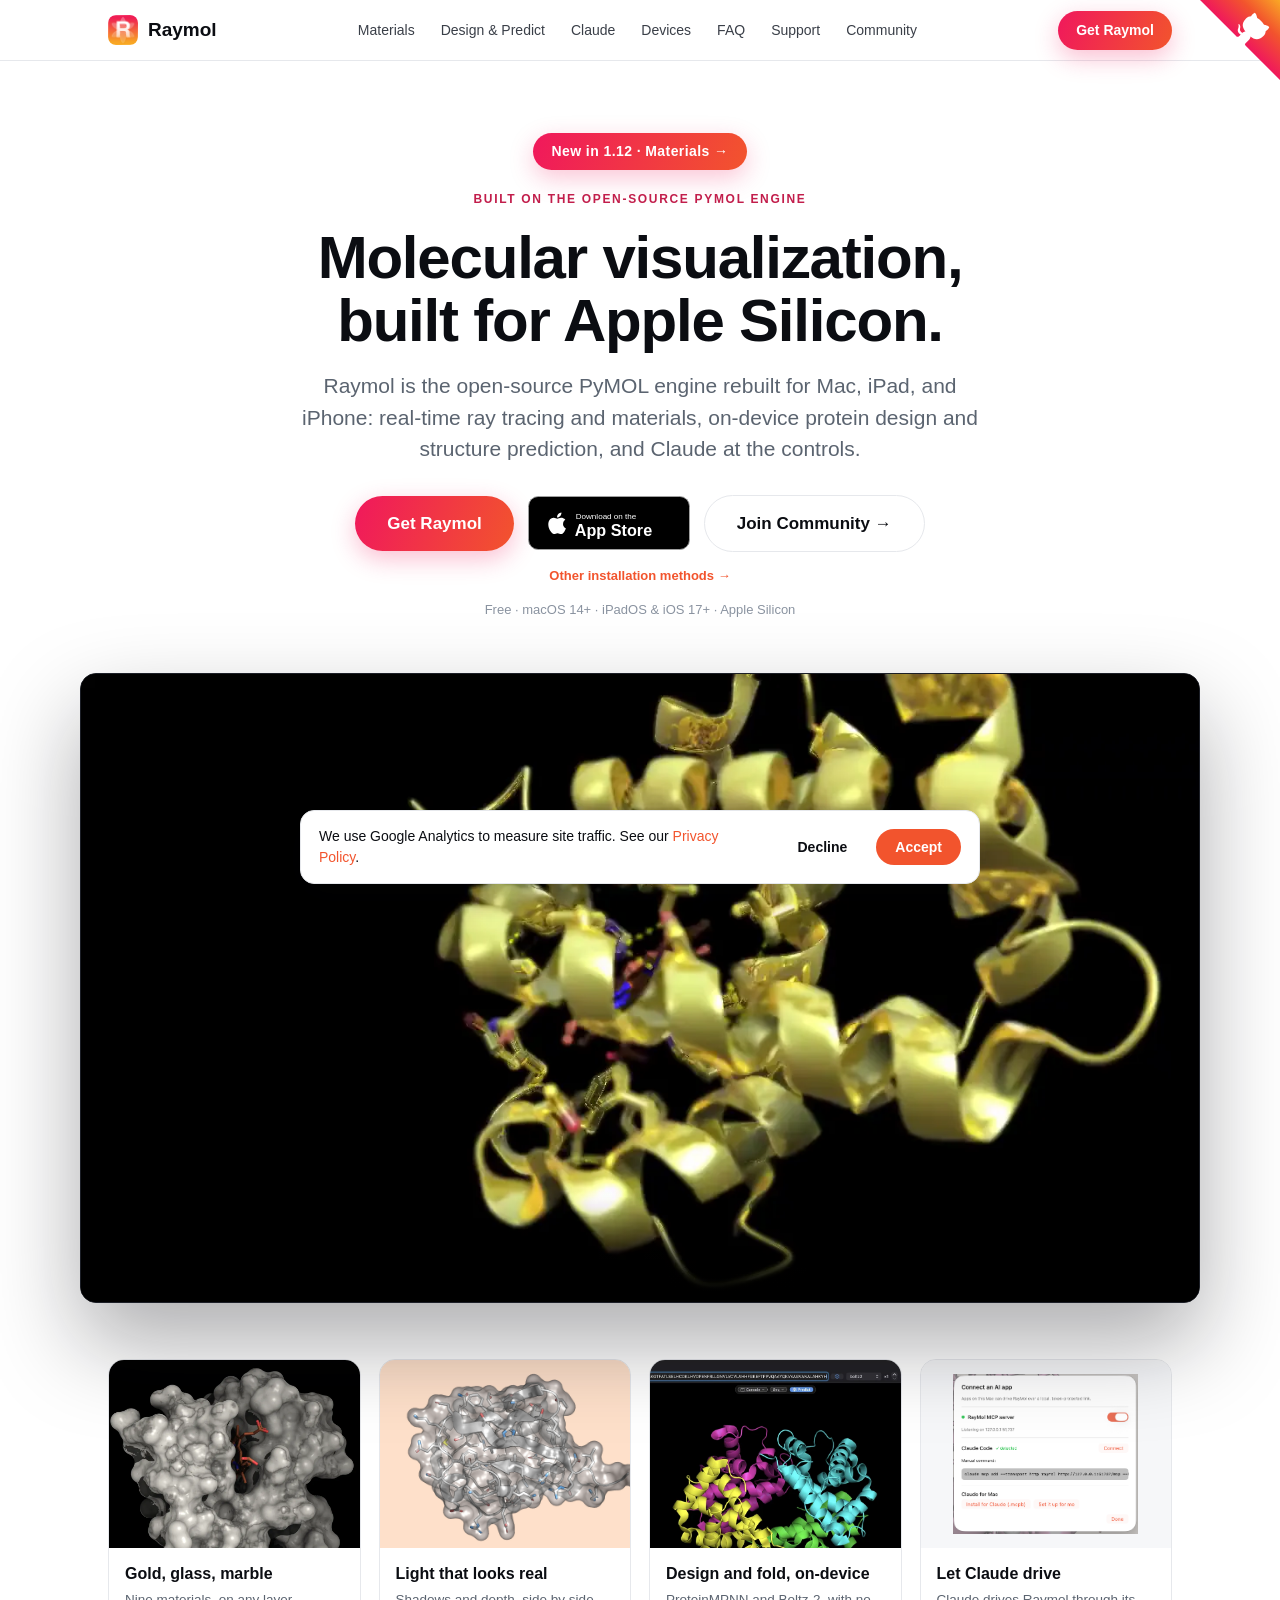
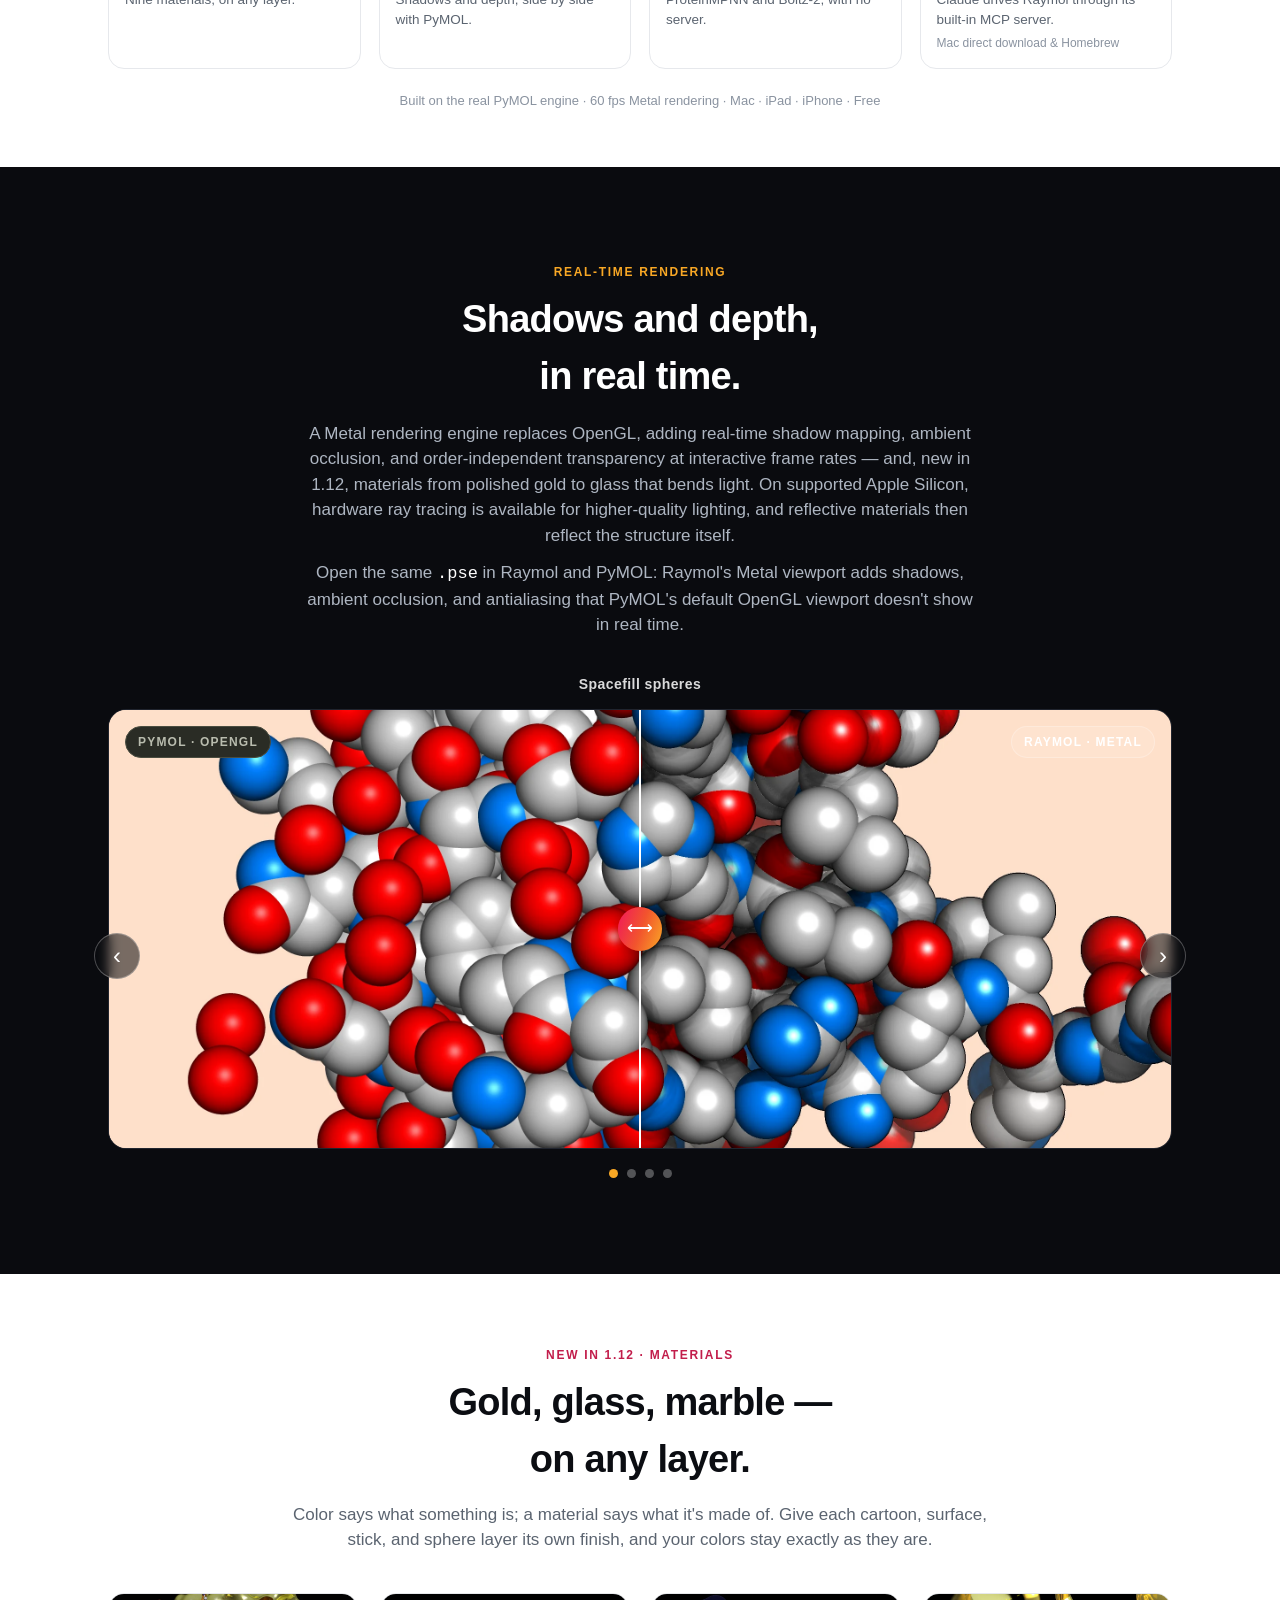
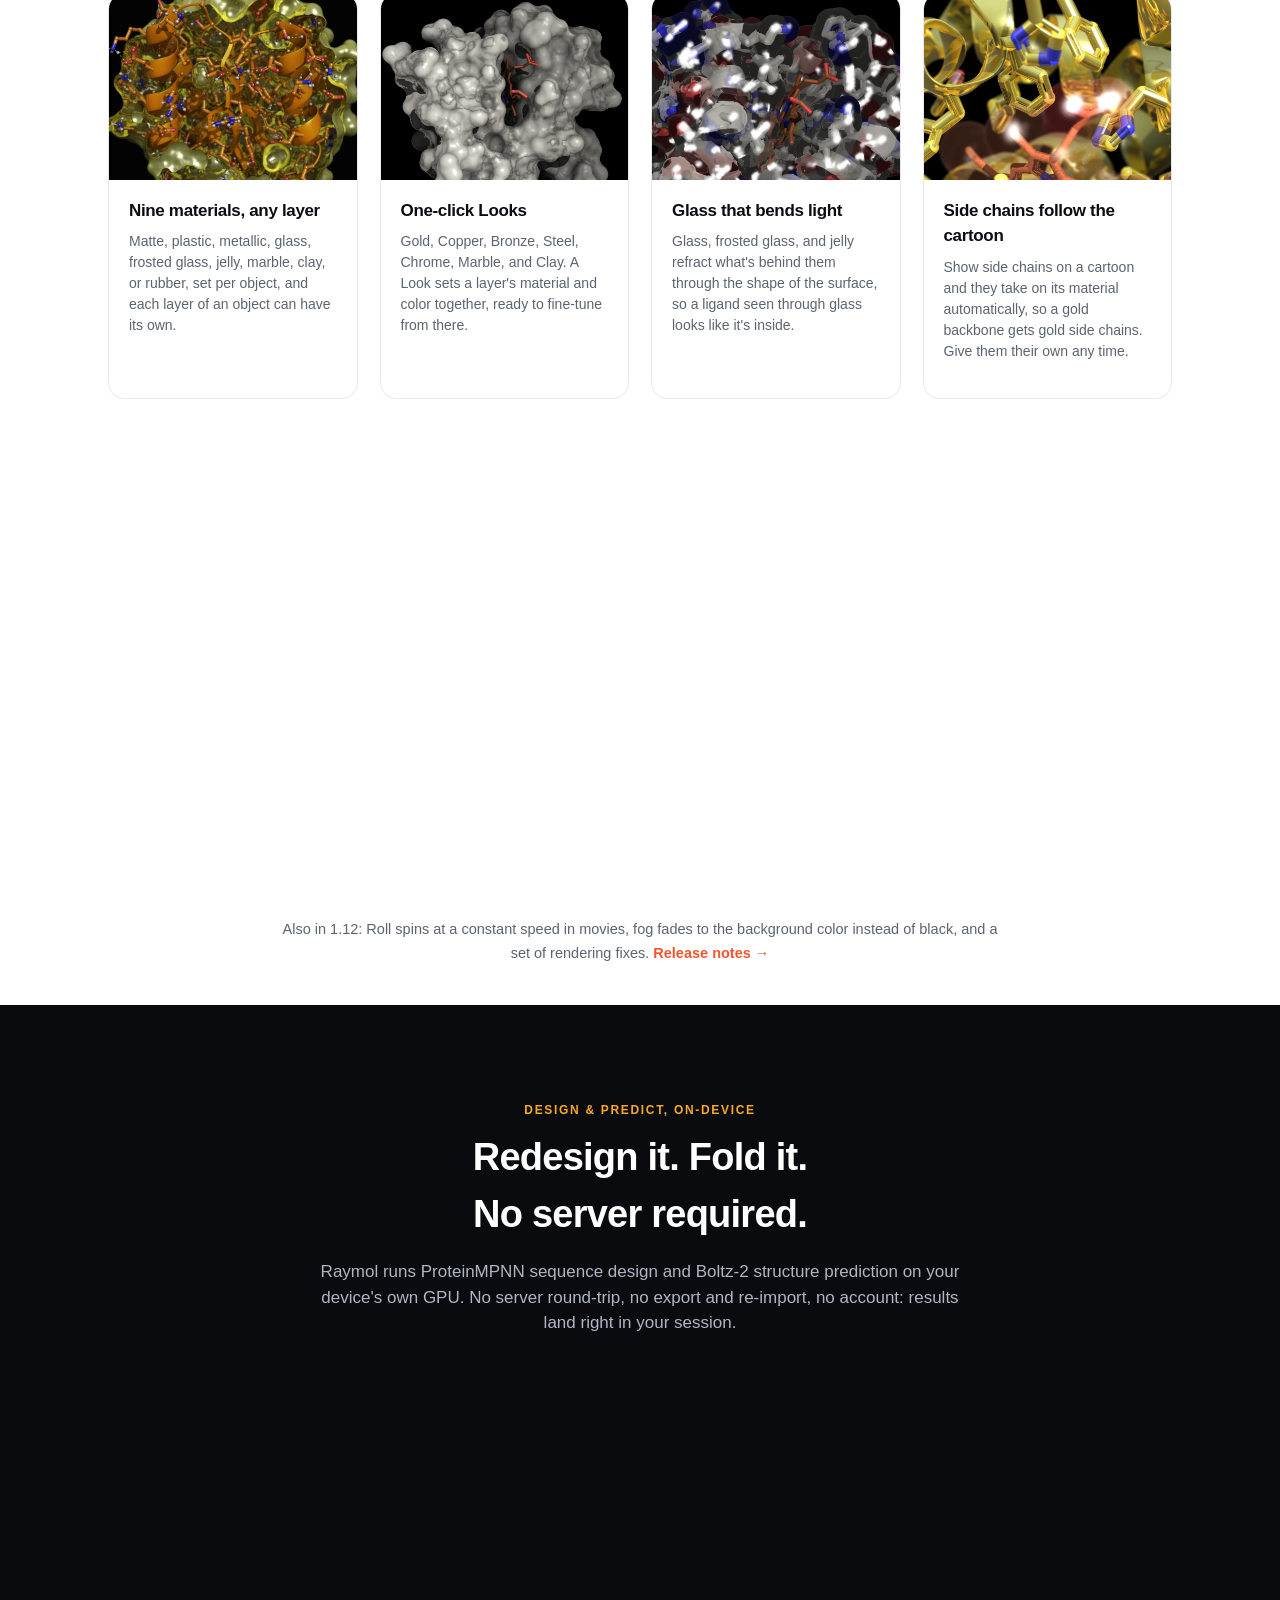
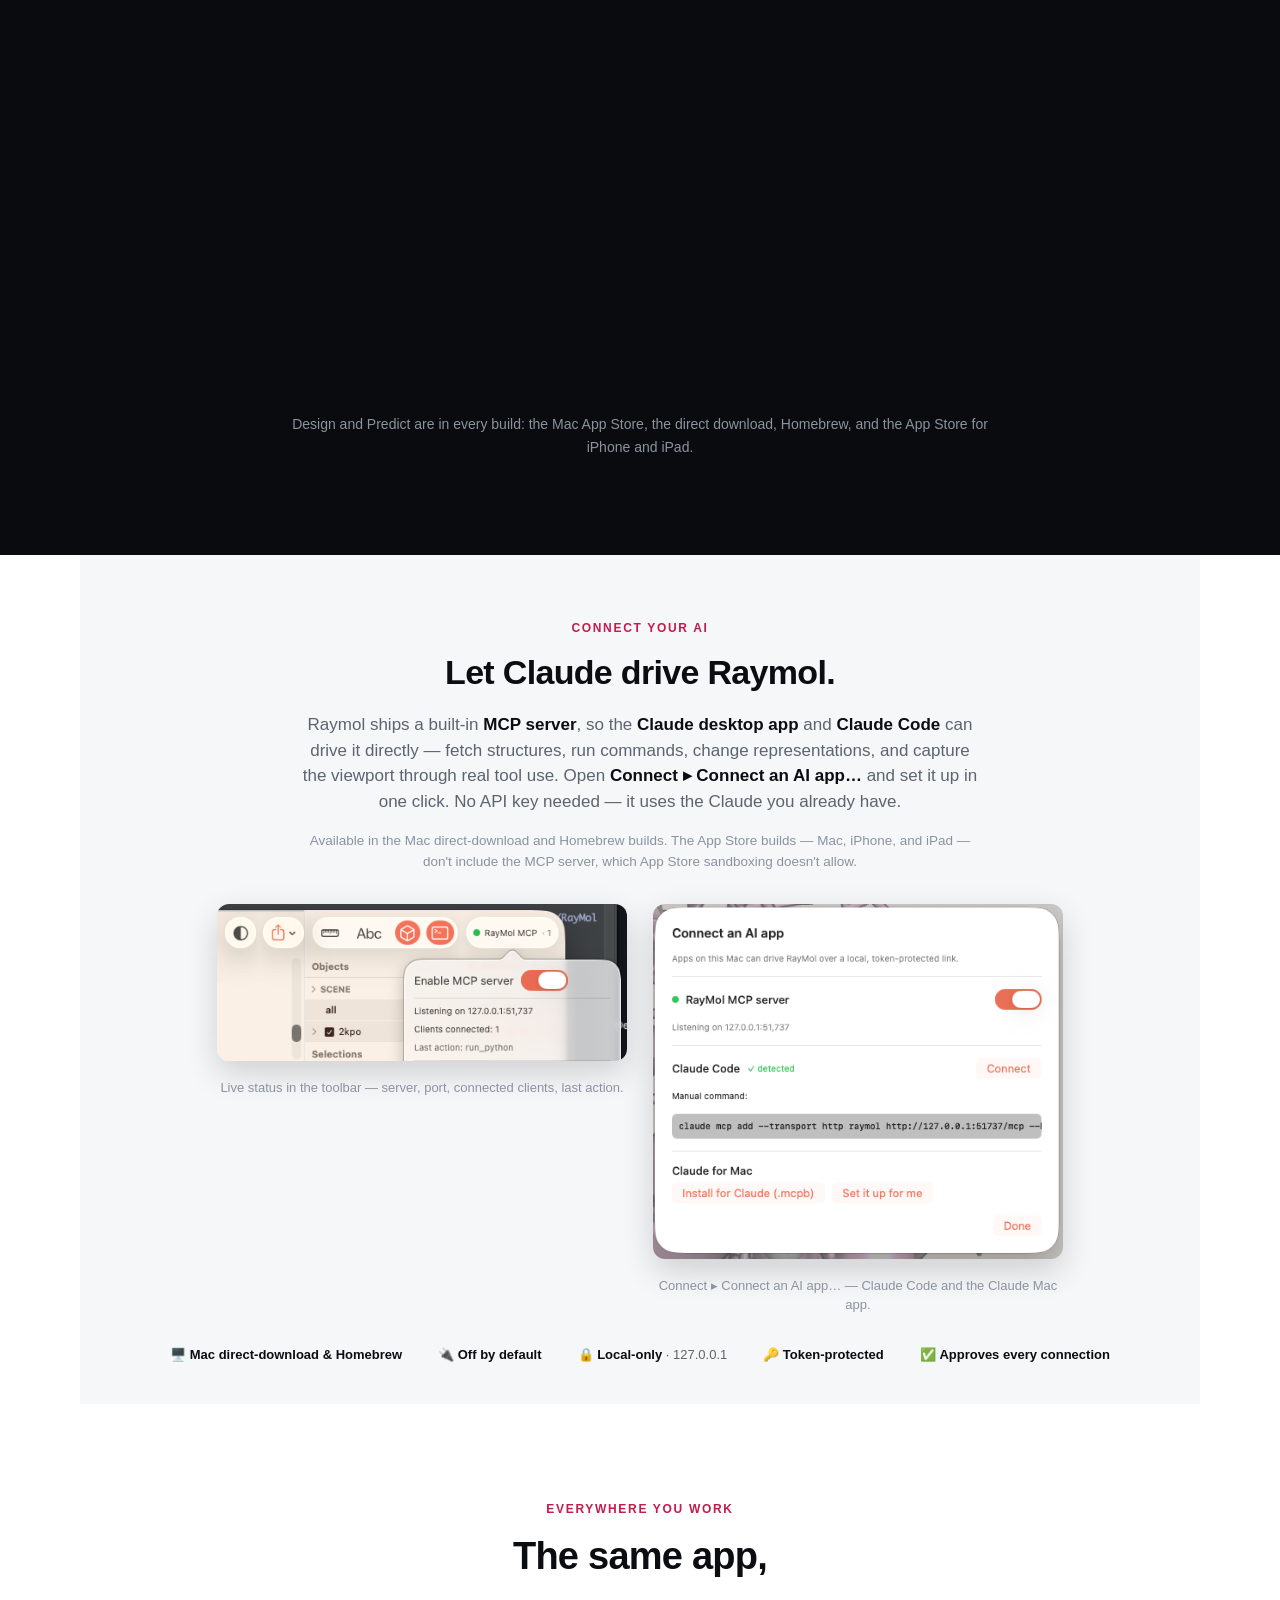
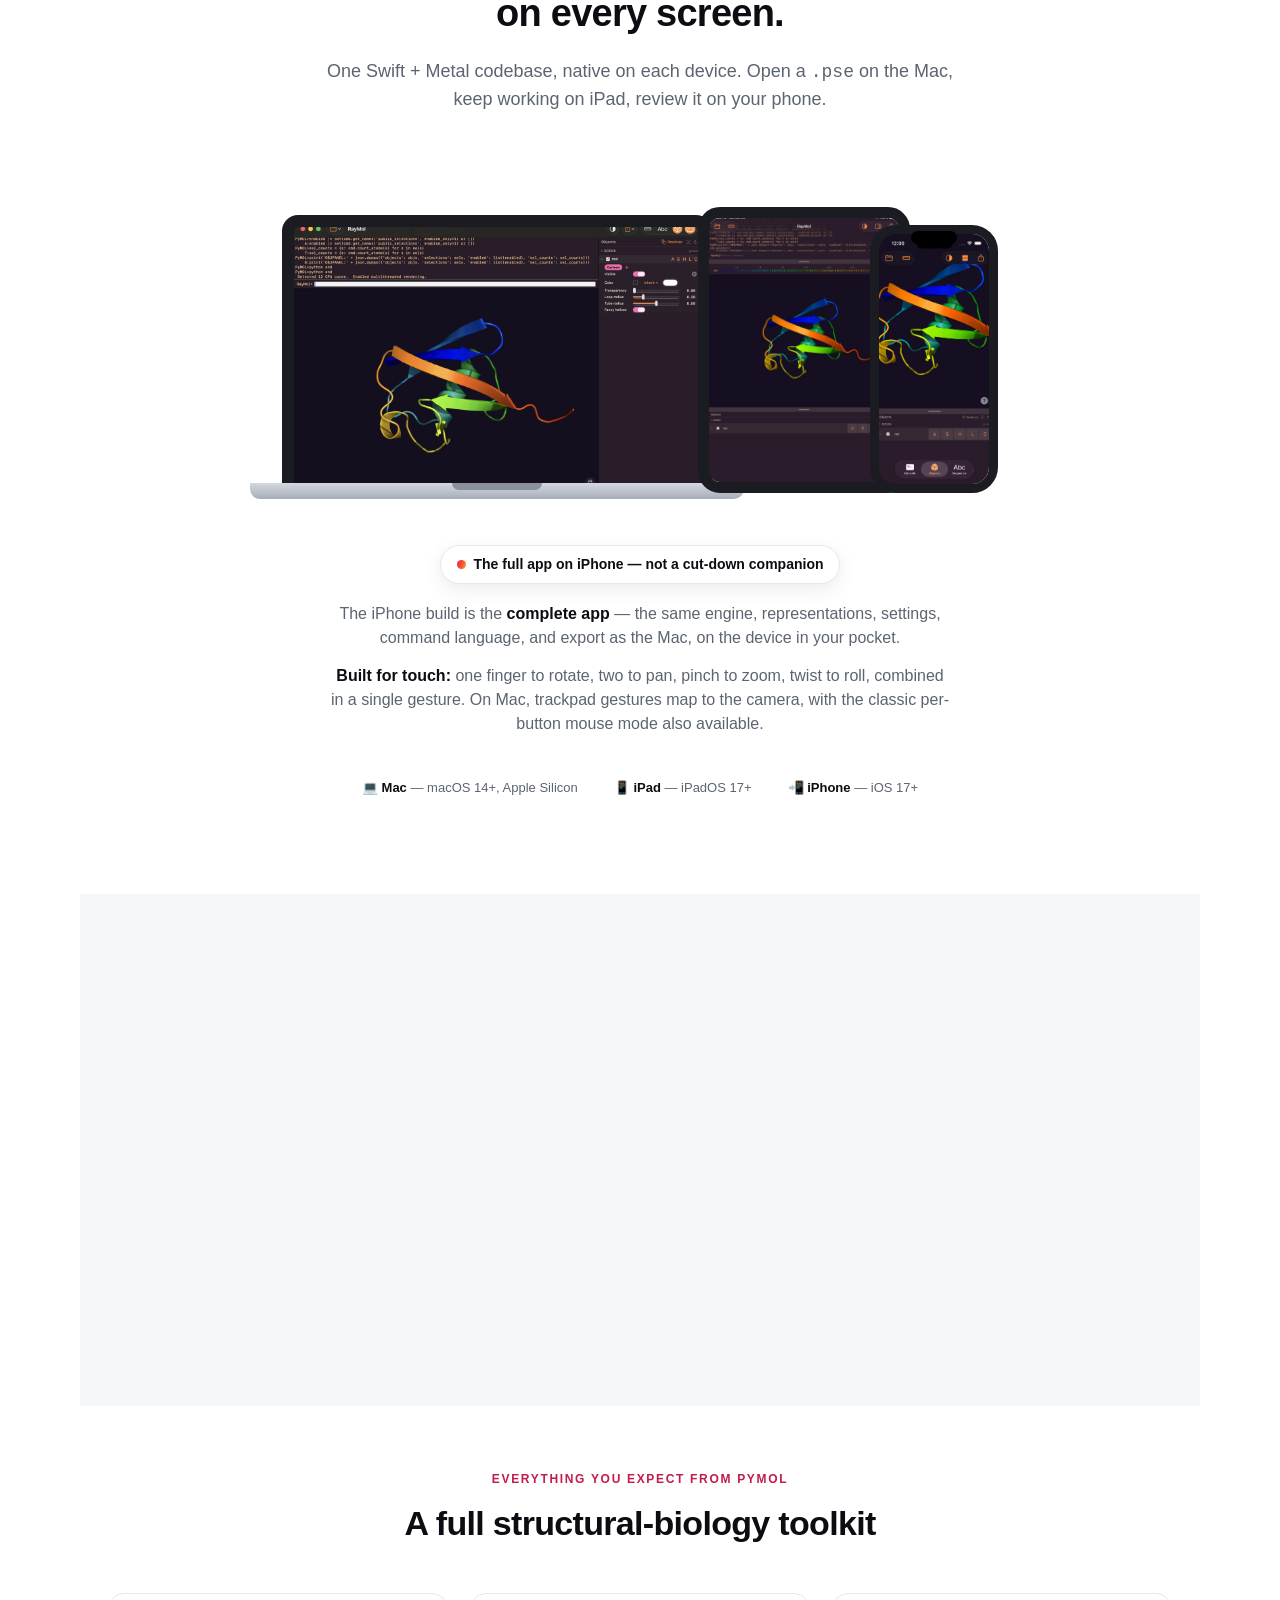
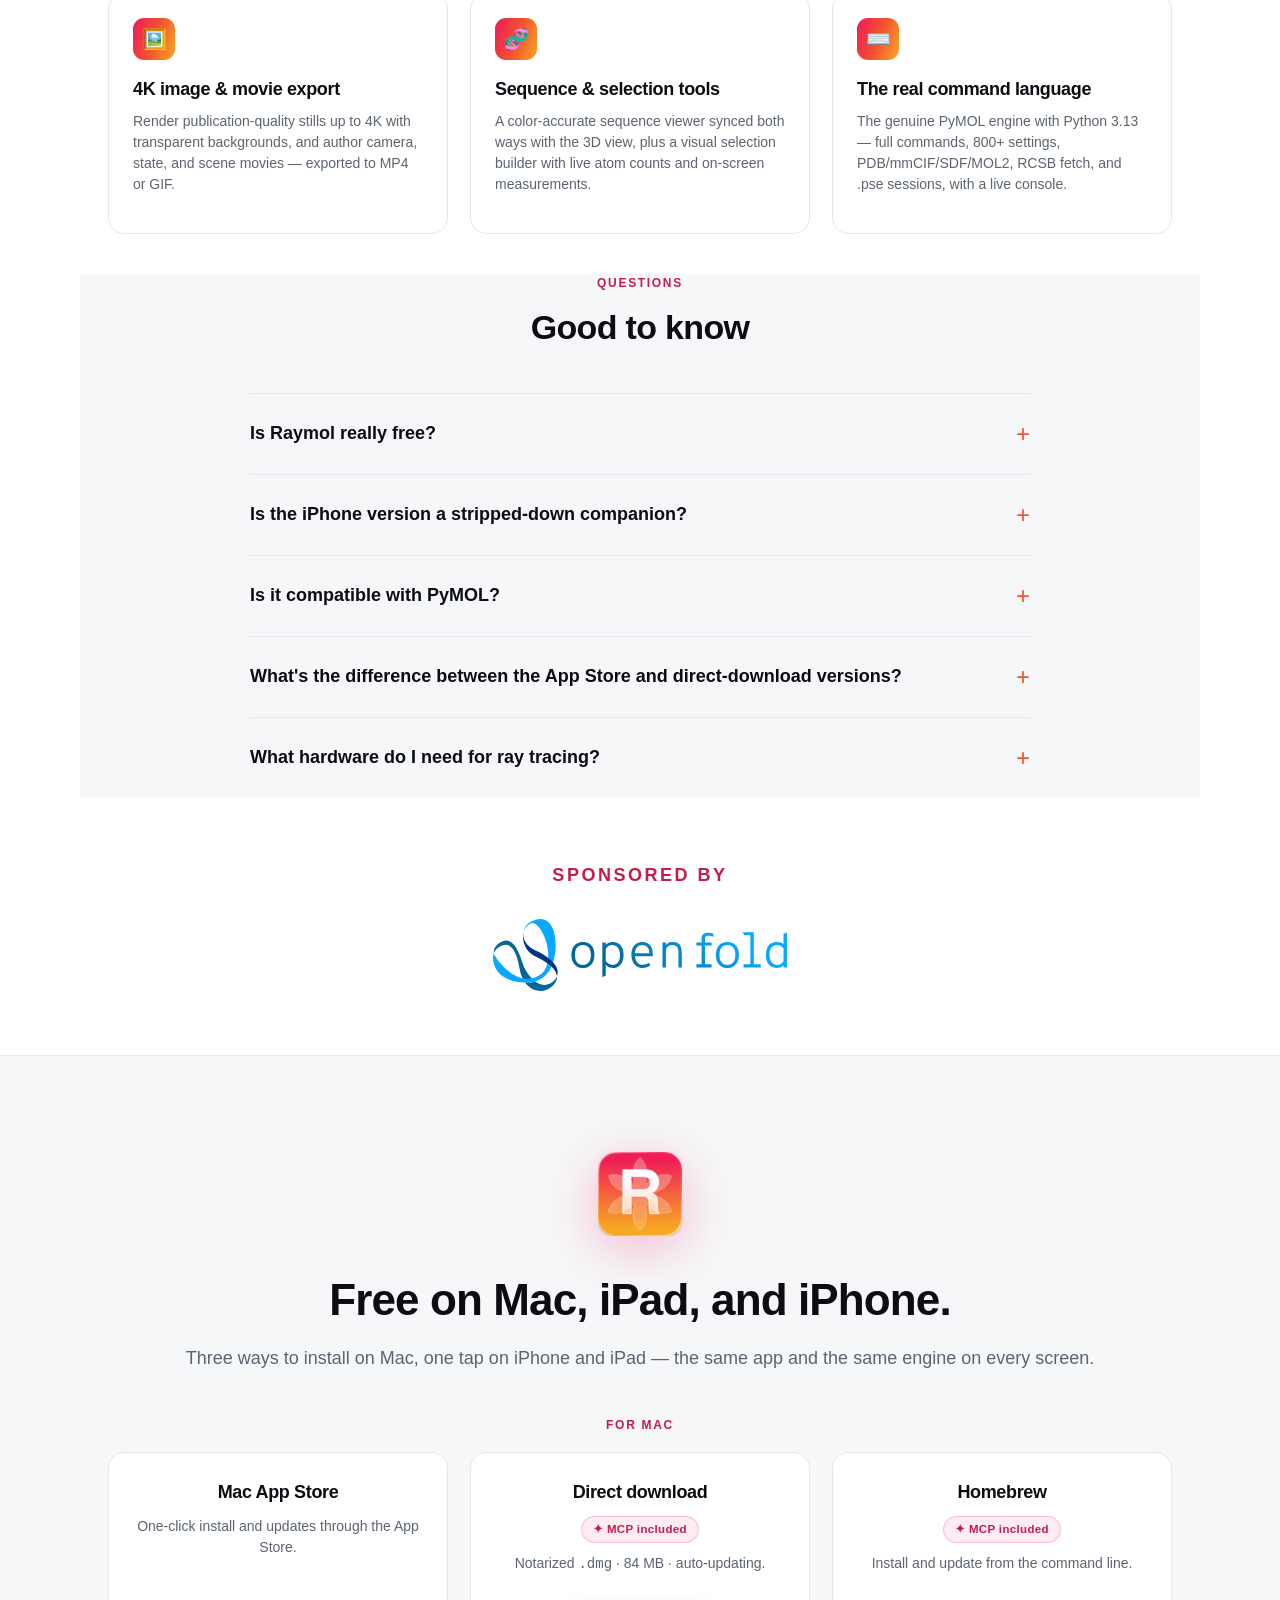
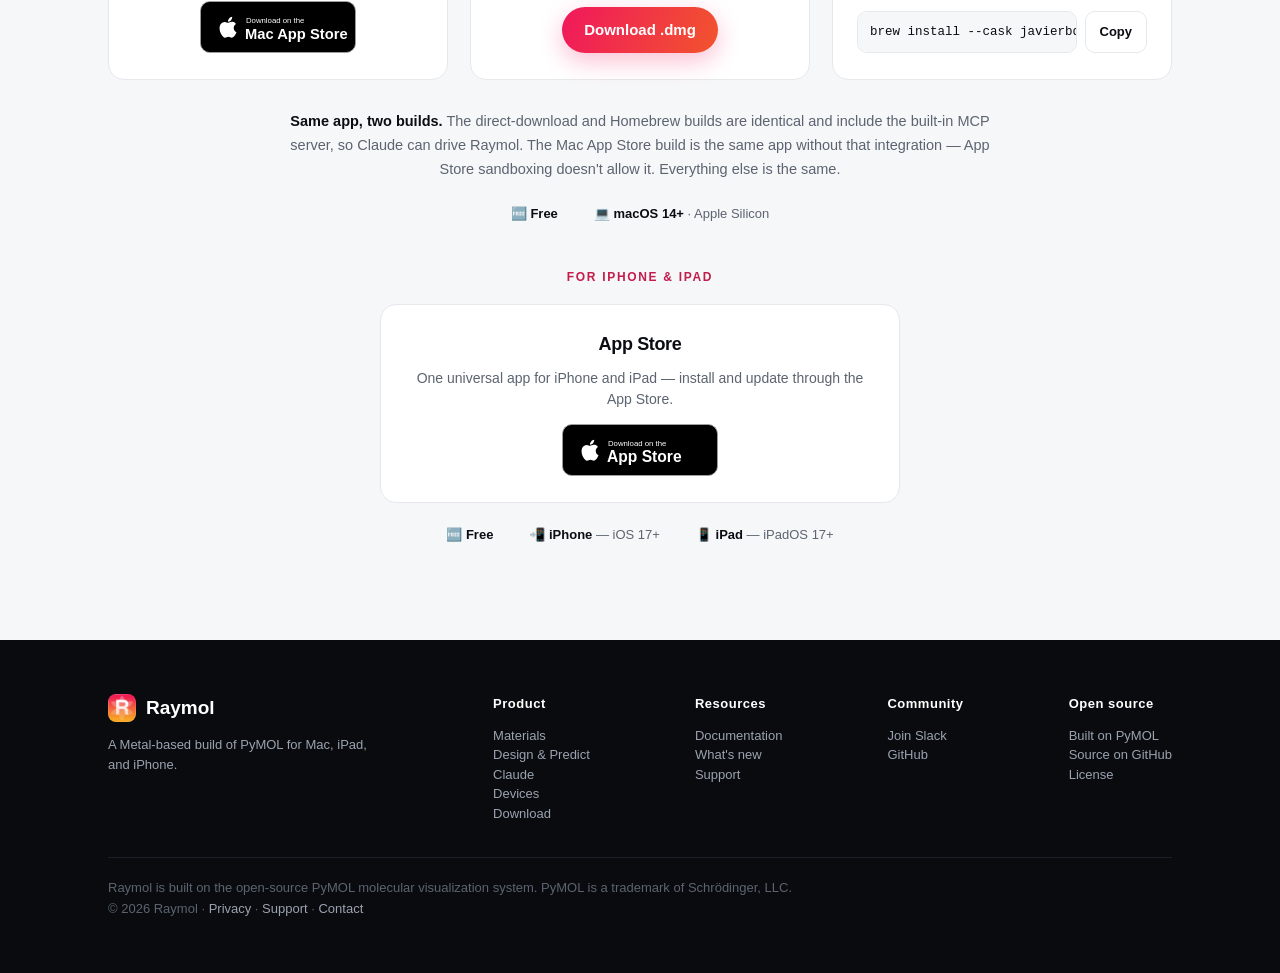
==== index.html @ 5af3d3c0 "Fix final-review findings: sticky nav, versioned assets, pausable hero - The nav is position:sticky " ====
<!DOCTYPE html>
<html lang="en">
<head>
<meta charset="UTF-8">
<meta name="viewport" content="width=device-width, initial-scale=1">
<script>document.documentElement.classList.add('js')</script>
<title>Raymol — Molecular visualization, native on Apple Silicon</title>
<meta name="description" content="Raymol is a Metal-based build of the open-source PyMOL engine for Mac, iPad, and iPhone — a modern, native interface with real-time rendering. Free on the App Store.">
<link rel="canonical" href="https://raymol.io/">
<meta name="theme-color" content="#F2542D">

<meta property="og:type" content="website">
<meta property="og:url" content="https://raymol.io/">
<meta property="og:title" content="Raymol — Molecular visualization, native on Apple Silicon">
<meta property="og:description" content="A Metal-based build of the open-source PyMOL engine for Mac, iPad, and iPhone, with a modern native interface and real-time rendering. Free on the App Store.">
<meta property="og:image" content="https://raymol.io/assets/og-image.png">
<meta property="og:image:width" content="1200">
<meta property="og:image:height" content="630">
<meta property="og:image:alt" content="Raymol — molecular visualization on Mac, iPad, and iPhone">
<meta property="og:site_name" content="Raymol">
<meta name="twitter:card" content="summary_large_image">
<meta name="twitter:title" content="Raymol — Molecular visualization, native on Apple Silicon">
<meta name="twitter:description" content="A Metal-based build of the open-source PyMOL engine for Mac, iPad, and iPhone, with real-time rendering. Free on the App Store.">
<meta name="twitter:image" content="https://raymol.io/assets/og-image.png">
<meta name="robots" content="index, follow">

<script type="application/ld+json">
{
  "@context": "https://schema.org",
  "@graph": [
    {
      "@type": "Organization",
      "@id": "https://raymol.io/#organization",
      "name": "Raymol",
      "url": "https://raymol.io",
      "logo": "https://raymol.io/assets/apple-touch-icon.png",
      "sameAs": [
        "https://github.com/javierbq/RayMol"
      ]
    },
    {
      "@type": "WebSite",
      "@id": "https://raymol.io/#website",
      "url": "https://raymol.io/",
      "name": "Raymol",
      "description": "Molecular visualization, native on Apple Silicon.",
      "publisher": {
        "@id": "https://raymol.io/#organization"
      }
    },
    {
      "@type": "SoftwareApplication",
      "@id": "https://raymol.io/#software",
      "name": "Raymol",
      "operatingSystem": "macOS 14+, iOS 17+, iPadOS 17+",
      "applicationCategory": "ScientificApplication",
      "softwareVersion": "1.12.0",
      "description": "Raymol is a Metal-based build of the open-source PyMOL engine for Mac, iPad, and iPhone — a modern, native interface with real-time rendering.",
      "offers": {
        "@type": "Offer",
        "price": "0.00",
        "priceCurrency": "USD"
      },
      "downloadUrl": "https://github.com/javierbq/RayMol/releases/latest/download/RayMol.dmg",
      "installUrl": "https://apps.apple.com/us/app/raymol/id6781513038",
      "author": {
        "@id": "https://raymol.io/#organization"
      }
    }
  ]
}
</script>

<link rel="icon" type="image/png" href="assets/raymol-app-icon.png?v=2">
<link rel="apple-touch-icon" href="assets/apple-touch-icon.png">

<link rel="stylesheet" href="styles.css?v=1.12.0">
<style>
/* critical: keep these correct even if styles.css is cached stale */
html,body{overflow-x:hidden;overflow-x:clip;max-width:100%}
.carousel-slide{display:none}
.carousel-slide.active{display:block}
.theme-carousel{position:relative;aspect-ratio:2400/1600;overflow:hidden;border-radius:16px}
.tc-slide{position:absolute;inset:0;width:100%;height:100%;object-fit:cover;opacity:0}
.tc-slide.active{opacity:1}
.hero-video{aspect-ratio:16/9;overflow:hidden;border-radius:16px}
.hero-video video{display:block;width:100%;height:100%;object-fit:cover}
.feat .media{min-height:0}
@media(max-width:600px){.lineup{transform:scale(.46);transform-origin:top center;margin-bottom:-150px}}
</style>
<script src="/analytics.js" defer></script>
</head>
<body>
<a class="skip-link" href="#main">Skip to content</a>

<a class="github-corner" href="https://github.com/javierbq/RayMol"
   aria-label="View the Raymol source on GitHub">
  <svg width="80" height="80" viewBox="0 0 250 250" aria-hidden="true" focusable="false">
    <defs><linearGradient id="gh-corner-grad" x1="1" y1="0" x2="0" y2="1">
      <stop offset="0%" stop-color="#F9A825"/>
      <stop offset="24%" stop-color="#F2542D"/>
      <stop offset="50%" stop-color="#F0185C"/>
    </linearGradient></defs>
    <path class="octo-bg" d="M0,0 L115,115 L130,115 L142,142 L250,250 L250,0 Z"/>
    <path class="octo-arm" d="M128.3,109.0 C113.8,99.7 119.0,89.6 119.0,89.6 C122.0,82.7 120.5,78.6 120.5,78.6 C119.2,72.0 123.4,76.3 123.4,76.3 C127.3,80.9 125.5,87.3 125.5,87.3 C122.9,97.6 130.6,101.9 134.4,103.2"/>
    <path class="octo-body" d="M115.0,115.0 C114.9,115.1 118.7,116.5 119.8,115.4 L133.7,101.6 C136.9,99.2 139.9,98.4 142.2,98.6 C133.8,88.0 127.5,74.4 143.8,58.0 C148.5,53.4 154.0,51.2 159.7,51.0 C160.3,49.4 163.2,43.6 171.4,40.1 C171.4,40.1 176.1,42.5 178.8,56.2 C183.1,58.6 187.2,61.8 190.9,65.4 C194.5,69.0 197.7,73.2 200.1,77.6 C213.8,80.2 216.3,84.9 216.3,84.9 C212.7,93.1 206.9,96.0 205.4,96.6 C205.1,102.4 203.0,107.8 198.3,112.5 C181.9,128.9 168.3,122.5 157.7,114.1 C157.9,116.9 156.7,120.9 152.7,124.9 L141.0,136.5 C139.8,137.7 141.6,141.9 141.8,141.8 Z"/>
  </svg>
</a>

<svg width="0" height="0" style="position:absolute"><defs>
  <linearGradient id="tile" x1="0" y1="0" x2="1" y2="1">
    <stop offset="0%" stop-color="#F0185C"/><stop offset="52%" stop-color="#F2542D"/><stop offset="100%" stop-color="#F9A825"/>
  </linearGradient>
  <g id="porb">
    <path d="M100 100 C 78 72 78 30 100 14 C 122 30 122 72 100 100 Z" fill="#fff" fill-opacity=".26" stroke="#fff" stroke-opacity=".88" stroke-width="2.5"/>
    <path d="M100 100 C 78 128 78 170 100 186 C 122 170 122 128 100 100 Z" fill="#fff" fill-opacity=".26" stroke="#fff" stroke-opacity=".88" stroke-width="2.5"/>
  </g>
  <symbol id="logo" viewBox="0 0 200 200">
    <rect width="200" height="200" rx="45" fill="url(#tile)"/>
    <use href="#porb" transform="rotate(0 100 100)"/><use href="#porb" transform="rotate(60 100 100)"/><use href="#porb" transform="rotate(120 100 100)"/>
    <text x="100" y="146" text-anchor="middle" font-family="-apple-system,Arial" font-weight="800" font-size="140" fill="#fff" stroke="#5A0A24" stroke-width="5">R</text>
  </symbol>
</defs></svg>

<nav aria-label="Primary"><div class="wrap">
  <div class="brand"><img class="ico" src="assets/raymol-app-icon.png?v=2" alt="Raymol"> Raymol</div>
  <div class="links" id="nav-links">
    <a href="#materials">Materials</a><a href="#design-predict">Design &amp; Predict</a><a href="#ai-connect">Claude</a><a href="#devices">Devices</a><a href="#faq">FAQ</a><a href="/support">Support</a><a href="/community">Community</a>
  </div>
  <button class="nav-toggle" aria-label="Menu" aria-expanded="false" aria-controls="nav-links">
    <span></span><span></span><span></span>
  </button>
  <a class="btn btn-primary" style="padding:9px 18px;font-size:14px;text-decoration:none" href="#download">Get Raymol</a>
</div></nav>

<main id="main">

<!-- HERO -->
<div class="hero wrap">
  <div style="margin-bottom:20px"><a class="soon-pill launch-pill" href="#materials">New in 1.12 · Materials →</a></div>
  <div class="kicker">Built on the open-source PyMOL engine</div>
  <h1>Molecular visualization,<br>built for Apple Silicon.</h1>
  <p class="lead">Raymol is the open-source PyMOL engine rebuilt for Mac, iPad, and iPhone: real-time ray tracing and materials, on-device protein design and structure prediction, and Claude at the controls.</p>
  <div class="cta-dl">
    <a class="btn btn-primary" style="padding:15px 32px;font-size:17px;text-decoration:none" href="https://github.com/javierbq/RayMol/releases/latest/download/RayMol.dmg" download aria-label="Get Raymol for Mac — download the .dmg (84 MB)">Get Raymol</a>
    <a class="store-badge" href="https://apps.apple.com/us/app/raymol/id6781513038" aria-label="Download Raymol for iPhone and iPad on the App Store">
      <img src="assets/badges/app-store.svg" alt="Download on the App Store" width="180" height="60">
    </a>
    <a class="btn" style="padding:15px 32px;font-size:17px;text-decoration:none;background:#fff;border:1.5px solid var(--line);border-radius:999px;color:var(--ink)" href="/community">Join Community →</a>
    <div class="soon-note"><a class="other-install" href="#download">Other installation methods →</a></div>
  </div>
  <div class="freenote">Free · macOS 14+ · iPadOS &amp; iOS 17+ · Apple Silicon</div>

  <div class="hero-shot reveal">
    <div class="hero-video">
      <video data-autoplay width="1280" height="720" muted loop playsinline controls preload="none" poster="assets/screenshots/materials-gold-poster.webp" aria-label="A heme protein turning in place in Raymol: a gold cartoon with gold side chains around the heme">
        <source src="assets/video/materials-gold.mp4" type="video/mp4">
      </video>
    </div>
  </div>
</div>

<!-- HIGHLIGHTS — the four reasons to install, each a link down to its section -->
<section id="highlights" class="wrap" aria-label="Highlights" style="padding-top:16px;padding-bottom:56px">
  <div class="hl-grid reveal">
    <a class="hl-tile" href="#materials">
      <img src="assets/screenshots/materials-marble.webp" alt="" loading="lazy" width="960" height="720">
      <span class="hl-body"><span class="hl-title">Gold, glass, marble</span><span class="hl-line">Nine materials, on any layer.</span></span>
    </a>
    <a class="hl-tile" href="#compare">
      <img src="assets/screenshots/compare-surface-raymol.webp?v=6" alt="" loading="lazy" width="2400" height="2640">
      <span class="hl-body"><span class="hl-title">Light that looks real</span><span class="hl-line">Shadows and depth, side by side with PyMOL.</span></span>
    </a>
    <a class="hl-tile" href="#design-predict">
      <img src="assets/screenshots/tools-predict.webp" alt="" loading="lazy" width="1000" height="562">
      <span class="hl-body"><span class="hl-title">Design and fold, on-device</span><span class="hl-line">ProteinMPNN and Boltz-2, with no server.</span></span>
    </a>
    <a class="hl-tile hl-tile--ui" href="#ai-connect">
      <img src="assets/screenshots/mcp-connect.png?v=1" alt="" loading="lazy" width="477" height="413">
      <span class="hl-body"><span class="hl-title">Let Claude drive</span><span class="hl-line">Claude drives Raymol through its built-in MCP server.</span><span class="hl-note">Mac direct download &amp; Homebrew</span></span>
    </a>
  </div>
  <p class="hl-trust">Built on the real PyMOL engine · 60 fps Metal rendering · Mac · iPad · iPhone · Free</p>
</section>

<!-- REAL-TIME RENDERING + RAYMOL VS PYMOL — absorbs the old #features card; #features stays as an anchor -->
<section id="compare" class="compare">
  <div class="wrap">
    <div style="text-align:center">
      <span id="features"></span>
      <div class="kicker" style="color:var(--gold)">Real-time rendering</div>
      <h2 style="font-size:38px;font-weight:800;color:#fff;margin-top:10px">Shadows and depth,<br>in real time.</h2>
      <p style="color:#aeb6c2;font-size:17px;max-width:680px;margin:16px auto 0">A Metal rendering engine replaces OpenGL, adding real-time shadow mapping, ambient occlusion, and order-independent transparency at interactive frame rates — and, new in 1.12, materials from polished gold to glass that bends light. On supported Apple Silicon, hardware ray tracing is available for higher-quality lighting, and reflective materials then reflect the structure itself.</p>
      <p style="color:#aeb6c2;font-size:17px;max-width:680px;margin:12px auto 0">Open the same <code style="color:#fff">.pse</code> in Raymol and PyMOL: Raymol's Metal viewport adds shadows, ambient occlusion, and antialiasing that PyMOL's default OpenGL viewport doesn't show in real time.</p>
    </div>

    <div class="carousel reveal">
      <button class="carousel-arrow prev" aria-label="Previous comparison">‹</button>
      <button class="carousel-arrow next" aria-label="Next comparison">›</button>
      <div class="carousel-viewport">

        <div class="carousel-slide active">
          <div class="slide-label">Spacefill spheres</div>
          <div class="compare-slider" style="--pos:50%">
            <div class="compare-after"><span class="tag ry">Raymol · Metal</span><div class="compare-art"><img src="assets/screenshots/compare-spheres-raymol.webp?v=6" alt="1UBQ spheres in Raymol — shadows and ambient occlusion" loading="lazy" style="position:absolute;inset:0;width:100%;height:100%;object-fit:cover;display:block"></div></div>
            <div class="compare-before"><span class="tag py">PyMOL · OpenGL</span><div class="compare-art"><img src="assets/screenshots/compare-spheres-pymol.webp?v=6" alt="1UBQ spheres in PyMOL's flat OpenGL viewport" loading="lazy" style="position:absolute;inset:0;width:100%;height:100%;object-fit:cover;display:block"></div></div>
            <div class="compare-divider"></div>
            <div class="compare-handle" role="slider" tabindex="0" aria-label="Reveal Raymol versus PyMOL" aria-valuemin="0" aria-valuemax="100" aria-valuenow="50">⟷</div>
          </div>
        </div>

        <div class="carousel-slide">
          <div class="slide-label">Cartoon + side-chain sticks</div>
          <div class="compare-slider" style="--pos:50%">
            <div class="compare-after"><span class="tag ry">Raymol · Metal</span><div class="compare-art"><img src="assets/screenshots/compare-sticks-raymol.webp?v=6" alt="Cartoon with stick side chains in Raymol — shadows and ambient occlusion" loading="lazy" style="position:absolute;inset:0;width:100%;height:100%;object-fit:cover;display:block"></div></div>
            <div class="compare-before"><span class="tag py">PyMOL · OpenGL</span><div class="compare-art"><img src="assets/screenshots/compare-sticks-pymol.webp?v=6" alt="The same cartoon and sticks in PyMOL's flat OpenGL viewport" loading="lazy" style="position:absolute;inset:0;width:100%;height:100%;object-fit:cover;display:block"></div></div>
            <div class="compare-divider"></div>
            <div class="compare-handle" role="slider" tabindex="0" aria-label="Reveal Raymol versus PyMOL" aria-valuemin="0" aria-valuemax="100" aria-valuenow="50">⟷</div>
          </div>
        </div>

        <div class="carousel-slide">
          <div class="slide-label">+ Transparent surface</div>
          <div class="compare-slider" style="--pos:50%">
            <div class="compare-after"><span class="tag ry">Raymol · Metal</span><div class="compare-art"><img src="assets/screenshots/compare-surface-raymol.webp?v=6" alt="Cartoon, sticks and a semitransparent surface in Raymol" loading="lazy" style="position:absolute;inset:0;width:100%;height:100%;object-fit:cover;display:block"></div></div>
            <div class="compare-before"><span class="tag py">PyMOL · OpenGL</span><div class="compare-art"><img src="assets/screenshots/compare-surface-pymol.webp?v=6" alt="The same scene with a transparent surface in PyMOL's OpenGL viewport" loading="lazy" style="position:absolute;inset:0;width:100%;height:100%;object-fit:cover;display:block"></div></div>
            <div class="compare-divider"></div>
            <div class="compare-handle" role="slider" tabindex="0" aria-label="Reveal Raymol versus PyMOL" aria-valuemin="0" aria-valuemax="100" aria-valuenow="50">⟷</div>
          </div>
        </div>

        <div class="carousel-slide">
          <div class="slide-label">Cartoon + outline</div>
          <div class="compare-slider" style="--pos:50%">
            <div class="compare-after"><span class="tag ry">Raymol · Metal</span><div class="compare-art"><img src="assets/screenshots/compare-outline-raymol.webp?v=6" alt="Cartoon with a real-time outline in Raymol" loading="lazy" style="position:absolute;inset:0;width:100%;height:100%;object-fit:cover;display:block"></div></div>
            <div class="compare-before"><span class="tag py">PyMOL · OpenGL</span><div class="compare-art"><img src="assets/screenshots/compare-outline-pymol.webp?v=6" alt="The same cartoon in PyMOL's OpenGL viewport, without a real-time outline" loading="lazy" style="position:absolute;inset:0;width:100%;height:100%;object-fit:cover;display:block"></div></div>
            <div class="compare-divider"></div>
            <div class="compare-handle" role="slider" tabindex="0" aria-label="Reveal Raymol versus PyMOL" aria-valuemin="0" aria-valuemax="100" aria-valuenow="50">⟷</div>
          </div>
        </div>

      </div>
      <div class="carousel-dots">
        <button class="dot active" aria-label="Spacefill spheres"></button>
        <button class="dot" aria-label="Cartoon and side-chain sticks"></button>
        <button class="dot" aria-label="Transparent surface"></button>
        <button class="dot" aria-label="Cartoon with outline"></button>
      </div>
    </div>
    <noscript><p style="text-align:center;color:#aeb6c2">The interactive comparison needs JavaScript. Each pair shows Raymol (left) versus PyMOL (right) of the same scene.</p></noscript>
  </div>
</section>

<!-- MATERIALS — new in 1.12. Copy checked against the 1.12.0 release notes, store copy, and docs/materials.md -->
<section id="materials" class="wrap" style="padding-top:72px;padding-bottom:40px">
  <div style="text-align:center;max-width:700px;margin:0 auto">
    <div class="kicker">New in 1.12 · Materials</div>
    <h2 style="font-size:38px;font-weight:800;margin-top:10px">Gold, glass, marble —<br>on any layer.</h2>
    <p style="color:var(--muted);font-size:17px;margin-top:14px">Color says what something is; a material says what it's made of. Give each cartoon, surface, stick, and sphere layer its own finish, and your colors stay exactly as they are.</p>
  </div>

  <div class="mat-grid reveal">
    <div class="mat-card">
      <img src="assets/screenshots/materials-layers.webp" alt="One structure with a different material on each layer: a translucent yellow surface over an orange cartoon and ball-and-stick side chains" loading="lazy" width="960" height="720">
      <div class="mat-body"><h3>Nine materials, any layer</h3><p>Matte, plastic, metallic, glass, frosted glass, jelly, marble, clay, or rubber, set per object, and each layer of an object can have its own.</p></div>
    </div>
    <div class="mat-card">
      <img src="assets/screenshots/materials-marble.webp" alt="A protein's molecular surface in veined marble, with the heme visible in its pocket" loading="lazy" width="960" height="720">
      <div class="mat-body"><h3>One-click Looks</h3><p>Gold, Copper, Bronze, Steel, Chrome, Marble, and Clay. A Look sets a layer's material and color together, ready to fine-tune from there.</p></div>
    </div>
    <div class="mat-card">
      <img src="assets/screenshots/materials-glass.webp" alt="The heme seen through a clear glass surface, with bright glints across the glass" loading="lazy" width="960" height="720">
      <div class="mat-body"><h3>Glass that bends light</h3><p>Glass, frosted glass, and jelly refract what's behind them through the shape of the surface, so a ligand seen through glass looks like it's inside.</p></div>
    </div>
    <div class="mat-card">
      <img src="assets/screenshots/materials-sidechains.webp" alt="Close-up of a gold cartoon whose side chains are gold too, beside the heme" loading="lazy" width="960" height="720">
      <div class="mat-body"><h3>Side chains follow the cartoon</h3><p>Show side chains on a cartoon and they take on its material automatically, so a gold backbone gets gold side chains. Give them their own any time.</p></div>
    </div>
  </div>

  <div class="feat flip mat-controls reveal">
    <div class="txt">
      <div class="kicker">In the Inspector</div>
      <h3>A Material menu<br>on every layer.</h3>
      <p>Each layer row has a Material menu, with a Look chip beside it. <b style="color:var(--ink)">Custom…</b> opens that material's own knobs — reflection, tint, roughness, and more — for that layer only.</p>
      <p>Plastic, metallic, and the glass rim reflect the background or a neutral studio, and with Metal ray tracing on, the structure itself. Materials are saved in your sessions and scenes.</p>
    </div>
    <div class="media"><img src="assets/screenshots/materials-inspector.webp" alt="The Inspector on Mac: the Cartoon layer's Material reads Custom (metallic) with Reflection, Reflection tint, and Roughness sliders, and the Look menu is open on Gold, Copper, Bronze, Steel, Chrome, Marble (statuary), and Clay (terracotta)" loading="lazy" width="1160" height="960"></div>
  </div>

  <p class="dl-note">Also in 1.12: Roll spins at a constant speed in movies, fog fades to the background color instead of black, and a set of rendering fixes. <a class="other-install" href="https://github.com/javierbq/RayMol/releases/tag/v1.12.0">Release notes →</a></p>
</section>

<!-- DESIGN & PREDICT — on-device ProteinMPNN (Design mode, 1.9) and Boltz-2 / Protenix (Predict, 1.10). -->
<section id="design-predict" class="tools">
  <div class="wrap">
    <div style="text-align:center">
      <div class="kicker" style="color:var(--gold)">Design &amp; predict, on-device</div>
      <h2 class="tools-h2">Redesign it. Fold&nbsp;it.<br>No server required.</h2>
      <p style="color:#aeb6c2;font-size:17px;max-width:640px;margin:16px auto 0">Raymol runs ProteinMPNN sequence design and Boltz-2 structure prediction on your device's own GPU. No server round-trip, no export and re-import, no account: results land right in your session.</p>
    </div>

    <div class="tool-grid reveal">
      <article class="tool-card">
        <img src="assets/screenshots/tools-design.webp" alt="Design mode on ubiquitin (1UBQ): the cartoon colored by native fit, with the 20-amino-acid propensity row for residue 27 above it" loading="lazy" width="1000" height="562">
        <div class="tool-body">
          <div class="tool-tag">Design mode · ⌃D</div>
          <h3>Redesign sequences with ProteinMPNN</h3>
          <p>Score every residue and color the structure by how well each one fits. Hover any position for its full 20-amino-acid propensity, click to mutate and Raymol re-scores and repacks the side chain live, or redesign a whole selected region with the rest held fixed.</p>
          <ul class="tool-facts">
            <li>The model ships inside the app — fully offline</li>
            <li>Every edit lands on a working copy you can keep or discard</li>
            <li>On Mac, and on iPhone and iPad with iOS 18+</li>
          </ul>
        </div>
      </article>
      <article class="tool-card">
        <img src="assets/screenshots/tools-predict.webp" alt="The Predict bar in Raymol: a sequence typed in, Boltz-2 selected, and Run, above a multi-chain structure in the viewport" loading="lazy" width="1000" height="562">
        <div class="tool-body">
          <div class="tool-tag">Tools ▸ Predict · ⌃P</div>
          <h3>Fold a sequence with Boltz-2 or Protenix</h3>
          <p>Type or select a sequence and fold it right in Raymol. A live tray tracks each run with a per-phase ETA, and confidence metrics like pLDDT and PAE stay with the object, ready to color by.</p>
          <ul class="tool-facts">
            <li>About 90 seconds of inference for a 300-residue protein on an M3 Pro (Boltz-2, single sequence)</li>
            <li>Model weights download once, on first use — about 0.5 GB for Boltz-2</li>
            <li>On iPhone and iPad too, with Boltz-2 on iOS 18+</li>
          </ul>
        </div>
      </article>
    </div>

    <p class="tools-note">Design and Predict are in every build: the Mac App Store, the direct download, Homebrew, and the App Store for iPhone and iPad.</p>
  </div>
</section>

<!-- CONNECT AN AI APP (MCP) -->
<section id="ai-connect" class="wrap" style="padding-top:64px;padding-bottom:40px;background:var(--bg2)">
  <div style="text-align:center;max-width:680px;margin:0 auto">
    <div class="kicker">Connect your AI</div>
    <h2 style="font-size:34px;font-weight:800;margin-top:10px">Let Claude drive Raymol.</h2>
    <p style="color:var(--muted);font-size:17px;margin-top:14px">Raymol ships a built-in <b style="color:var(--ink)">MCP server</b>, so the <b style="color:var(--ink)">Claude desktop app</b> and <b style="color:var(--ink)">Claude Code</b> can drive it directly — fetch structures, run commands, change representations, and capture the viewport through real tool use. Open <b style="color:var(--ink)">Connect ▸ Connect an AI app…</b> and set it up in one click. No API key needed — it uses the Claude you already have.</p>
    <p class="soon-note" style="margin-top:12px;font-size:13.5px">Available in the Mac direct-download and Homebrew builds. The App Store builds — Mac, iPhone, and iPad — don't include the MCP server, which App Store sandboxing doesn't allow.</p>
  </div>
  <div class="reveal" style="display:flex;flex-wrap:wrap;gap:26px;justify-content:center;align-items:flex-start;max-width:880px;margin:32px auto 0">
    <figure style="margin:0;flex:1 1 320px;max-width:410px;text-align:center">
      <img src="assets/screenshots/mcp-toolbar.png?v=1" alt="Raymol's toolbar MCP status — 'RayMol MCP · 1' — with the popover showing the server listening on 127.0.0.1 and one connected client" loading="lazy" style="width:100%;height:auto;border-radius:12px;box-shadow:0 12px 32px rgba(0,0,0,.16)">
      <figcaption class="soon-note" style="margin-top:10px">Live status in the toolbar — server, port, connected clients, last action.</figcaption>
    </figure>
    <figure style="margin:0;flex:1 1 320px;max-width:410px;text-align:center">
      <img src="assets/screenshots/mcp-connect.png?v=1" alt="The 'Connect an AI app' dialog — toggle the local MCP server, one-click connect Claude Code, or install for the Claude Mac app" loading="lazy" style="width:100%;height:auto;border-radius:12px;box-shadow:0 12px 32px rgba(0,0,0,.16)">
      <figcaption class="soon-note" style="margin-top:10px">Connect ▸ Connect an AI app… — Claude Code and the Claude Mac app.</figcaption>
    </figure>
  </div>
  <div class="reqs" style="margin-top:30px">
    <span>🖥️ <b>Mac direct-download &amp; Homebrew</b></span>
    <span>🔌 <b>Off by default</b></span>
    <span>🔒 <b>Local-only</b> · 127.0.0.1</span>
    <span>🔑 <b>Token-protected</b></span>
    <span>✅ <b>Approves every connection</b></span>
  </div>
</section>

<!-- DEVICE LINEUP / PORTABILITY -->
<section id="devices">
  <div class="wrap" style="text-align:center">
    <div class="kicker">Everywhere you work</div>
    <h2 style="font-size:38px;font-weight:800;margin-top:10px">The same app,<br>on every screen.</h2>
    <p style="color:var(--muted);font-size:18px;max-width:640px;margin:16px auto 0">One Swift + Metal codebase, native on each device. Open a <code>.pse</code> on the Mac, keep working on iPad, review it on your phone.</p>

    <div class="reveal">
    <div class="lineup">
      <!-- laptop -->
      <div class="laptop">
        <div class="screen"><img src="assets/screenshots/device-mac.webp" alt="Raymol full studio on Mac" loading="lazy" style="width:100%;height:100%;object-fit:cover;display:block"></div>
        <div class="base"></div>
      </div>
      <!-- ipad -->
      <div class="ipad"><div class="screen"><img src="assets/screenshots/device-ipad.webp" alt="Raymol on iPad" loading="lazy" style="width:100%;height:100%;object-fit:cover;display:block"></div></div>
      <!-- iphone -->
      <div class="iphone"><div class="notch"></div><div class="screen"><img src="assets/screenshots/device-iphone.webp" alt="Raymol on iPhone — full app" loading="lazy" style="width:100%;height:100%;object-fit:cover;display:block"></div></div>
    </div>
    </div>

    <div style="margin-top:46px">
      <div class="full-badge"><span class="dot"></span> The full app on iPhone — not a cut-down companion</div>
      <p style="color:var(--muted);font-size:16px;max-width:620px;margin:18px auto 0">The iPhone build is the <b style="color:var(--ink)">complete app</b> — the same engine, representations, settings, command language, and export as the Mac, on the device in your pocket.</p>
      <p style="color:var(--muted);font-size:16px;max-width:620px;margin:14px auto 0"><b style="color:var(--ink)">Built for touch:</b> one finger to rotate, two to pan, pinch to zoom, twist to roll, combined in a single gesture. On Mac, trackpad gestures map to the camera, with the classic per-button mouse mode also available.</p>
    </div>

    <div class="reqs">
      <span>💻 <b>Mac</b> — macOS 14+, Apple Silicon</span>
      <span>📱 <b>iPad</b> — iPadOS 17+</span>
      <span>📲 <b>iPhone</b> — iOS 17+</span>
    </div>
  </div>
</section>

<!-- MAKE IT YOURS — Inspector controls and themes. The Mac theme carousel moved here from the hero. -->
<section id="themes" class="wrap" style="padding-top:72px;padding-bottom:72px;background:var(--bg2)">
  <div class="feat reveal">
    <div class="txt">
      <div class="kicker">Make it yours</div>
      <h2>Your controls,<br>your colors.</h2>
      <p>A live inspector exposes per-representation controls — cartoon tube radius, surface quality, stick and sphere scale, transparency, material, per-object color — plus a scene card for lighting, shadows, and antialiasing. Drag a slider and the viewport updates. The familiar A/S/H/L/C menus are a tap away.</p>
      <p>Restyle the entire interface in a tap. Four themes ship built in — and <b style="color:var(--ink)">Theme Studio</b> lets you craft your own. Your theme follows you across Mac, iPad, and iPhone.</p>
    </div>
    <div class="theme-carousel" role="group" aria-label="The same Raymol session in four built-in themes">
      <img class="tc-slide active" src="assets/screenshots/hero-classic.webp?v=1" alt="Raymol on macOS — Classic theme — rainbow cartoon of ubiquitin (1UBQ) in the Metal viewport" width="2400" height="1600" loading="lazy" decoding="async">
      <img class="tc-slide" src="assets/screenshots/hero-paper.webp?v=1" alt="Raymol on macOS — Paper theme" width="2400" height="1600" loading="lazy" decoding="async">
      <img class="tc-slide" src="assets/screenshots/hero-sunset.webp?v=1" alt="Raymol on macOS — Sunset theme" width="2400" height="1600" loading="lazy" decoding="async">
      <img class="tc-slide" src="assets/screenshots/hero-dawn.webp?v=1" alt="Raymol on macOS — Dawn theme" width="2400" height="1600" loading="lazy" decoding="async">
      <span class="tc-label" aria-hidden="true">Classic</span>
      <div class="tc-dots" role="tablist" aria-label="Theme">
        <button class="tc-dot active" type="button" aria-label="Classic theme"></button>
        <button class="tc-dot" type="button" aria-label="Paper theme"></button>
        <button class="tc-dot" type="button" aria-label="Sunset theme"></button>
        <button class="tc-dot" type="button" aria-label="Dawn theme"></button>
      </div>
    </div>
  </div>
</section>

<!-- SECONDARY GRID -->
<section id="toolkit" class="wrap" style="padding-top:64px;padding-bottom:40px">
  <div style="text-align:center;max-width:640px;margin:0 auto">
    <div class="kicker">Everything you expect from PyMOL</div>
    <h2 style="font-size:34px;font-weight:800;margin-top:10px">A full structural-biology toolkit</h2>
  </div>
  <div class="grid3 reveal">
    <div class="card"><div class="ic">🖼️</div><h3>4K image &amp; movie export</h3><p>Render publication-quality stills up to 4K with transparent backgrounds, and author camera, state, and scene movies — exported to MP4 or GIF.</p></div>
    <div class="card"><div class="ic">🧬</div><h3>Sequence &amp; selection tools</h3><p>A color-accurate sequence viewer synced both ways with the 3D view, plus a visual selection builder with live atom counts and on-screen measurements.</p></div>
    <div class="card"><div class="ic">⌨️</div><h3>The real command language</h3><p>The genuine PyMOL engine with Python 3.13 — full commands, 800+ settings, PDB/mmCIF/SDF/MOL2, RCSB fetch, and .pse sessions, with a live console.</p></div>
  </div>
</section>

<!-- RAYMOND section temporarily disabled — re-enable when ready
<section id="raymond" class="raymond">
  <div class="wrap inner reveal">
    <div>
      <div class="kicker" style="color:var(--gold)">Meet Raymond [EXPERIMENTAL]</div>
      <h2>An AI copilot that actually drives PyMOL.</h2>
      <p>Raymond isn't a chatbot bolted on the side. Powered by Claude, it can read your session, run commands, capture the viewport, and search the PDB through real tool use.</p>
      <p>Raymond is an experimental feature at launch. Bring your own Anthropic or Google Vertex AI key, stored securely in your Keychain.</p>
    </div>
    <div class="chatmock">
      <div class="bubble me">Fetch 1UBQ, show it as cartoon, and color by secondary structure.</div>
      <div class="bubble ai">Done. Want me to highlight the hydrophobic core?</div>
      <div><span class="chip">Highlight the core</span><span class="chip">Make a spin movie</span><span class="chip">Export 4K image</span></div>
    </div>
  </div>
</section>
-->

<!-- FAQ -->
<section id="faq" class="wrap" style="background:var(--bg2)">
  <div style="text-align:center"><div class="kicker">Questions</div><h2 style="font-size:34px;font-weight:800;margin-top:10px">Good to know</h2></div>
  <div class="faq">
    <details class="qa"><summary>Is Raymol really free?</summary><p>Yes — free on every platform. On Mac: the Mac App Store, a direct download, or Homebrew. On iPhone and iPad: the App Store.</p></details>
    <details class="qa"><summary>Is the iPhone version a stripped-down companion?</summary><p>No. The iPhone app is the complete Raymol — same engine, same rendering, same full feature set as the Mac and iPad.</p></details>
    <details class="qa"><summary>Is it compatible with PyMOL?</summary><p>Raymol embeds the genuine open-source PyMOL engine, so your commands, settings, file formats, and .pse sessions work as expected.</p></details>
    <details class="qa"><summary>What's the difference between the App Store and direct-download versions?</summary><p>They're the same app. The Mac direct-download and Homebrew builds also include the built-in MCP server, so Claude can drive Raymol. The App Store builds — Mac, iPhone, and iPad — leave that out because App Store sandboxing doesn't permit it. The engine, rendering, and every other feature are identical.</p></details>
    <!-- Raymond FAQ hidden while the Raymond section is disabled
    <details class="qa"><summary>What do I need to use Raymond, the AI copilot?</summary><p>Raymond is an experimental feature. It uses Claude; you supply your own Anthropic API key or Google Vertex AI credentials, stored securely in your device Keychain. There is no bundled AI subscription.</p></details>
    -->
    <details class="qa"><summary>What hardware do I need for ray tracing?</summary><p>Raymol delivers fast rasterized rendering with shadows, ambient occlusion, and MSAA on every supported device, and materials work on all of them. Real-time ray tracing is available on supported Apple Silicon; with it on, reflective materials also reflect the structure itself.</p></details>
  </div>
</section>

<!-- SUPPORTED BY -->
<section id="supporters" class="wrap" style="padding-top:64px;padding-bottom:64px">
  <div class="reveal" style="text-align:center">
    <div class="kicker" style="font-size:18px">Sponsored by</div>
    <div class="supporters">
      <a class="supporter" href="https://openfold.io" target="_blank" rel="noopener" aria-label="OpenFold Consortium">
        <img src="assets/sponsors/openfold.svg" alt="OpenFold" width="180" height="44" loading="lazy">
      </a>
    </div>
  </div>
</section>

<!-- DOWNLOAD — closes the page: the final CTA's header over the install channels -->
<section id="download" class="final">
  <div class="wrap">
  <div class="reveal">
    <img class="grad-tile" src="assets/raymol-app-icon.png?v=2" alt="Raymol app icon" width="84" height="84" decoding="async">
    <h2>Free on Mac, iPad, and iPhone.</h2>
    <p style="color:var(--muted);font-size:18px;margin-top:12px">Three ways to install on Mac, one tap on iPhone and iPad — the same app and the same engine on every screen.</p>
  </div>

  <div class="dl-group">
  <div class="kicker">For Mac</div>
  <div class="dl-grid reveal">
    <div class="dl-card">
      <h3>Mac App Store</h3>
      <p>One-click install and updates through the App Store.</p>
      <a class="store-badge" href="https://apps.apple.com/us/app/raymol/id6781513038?mt=12" aria-label="Download Raymol on the Mac App Store">
        <img src="assets/badges/mac-app-store.svg" alt="Download on the Mac App Store" width="180" height="60">
      </a>
    </div>
    <div class="dl-card">
      <h3>Direct download</h3>
      <span class="mcp-badge" title="Includes the built-in MCP server, so Claude can drive Raymol">✦ MCP included</span>
      <p>Notarized <code>.dmg</code> · 84 MB · auto-updating.</p>
      <a class="btn btn-primary" style="text-decoration:none" href="https://github.com/javierbq/RayMol/releases/latest/download/RayMol.dmg">Download .dmg</a>
    </div>
    <div class="dl-card">
      <h3>Homebrew</h3>
      <span class="mcp-badge" title="Includes the built-in MCP server, so Claude can drive Raymol">✦ MCP included</span>
      <p>Install and update from the command line.</p>
      <div class="brew">
        <code id="brew-cmd">brew install --cask javierbq/raymol/raymol</code>
        <button class="brew-copy" type="button" aria-live="polite" aria-label="Copy the Homebrew install command">Copy</button>
      </div>
    </div>
  </div>
  <p class="dl-note"><b>Same app, two builds.</b> The direct-download and Homebrew builds are identical and include the built-in MCP server, so Claude can drive Raymol. The Mac App Store build is the same app without that integration — App Store sandboxing doesn't allow it. Everything else is the same.</p>
  <div class="reqs" style="margin-top:22px">
    <span>🆓 <b>Free</b></span>
    <span>💻 <b>macOS 14+</b> · Apple Silicon</span>
  </div>
  </div>

  <div class="dl-group">
  <div class="kicker">For iPhone &amp; iPad</div>
  <div class="dl-card dl-single reveal">
    <h3>App Store</h3>
    <p>One universal app for iPhone and iPad — install and update through the App Store.</p>
    <a class="store-badge" href="https://apps.apple.com/us/app/raymol/id6781513038" aria-label="Download Raymol for iPhone and iPad on the App Store">
      <img src="assets/badges/app-store.svg" alt="Download on the App Store" width="180" height="60">
    </a>
  </div>
  <div class="reqs" style="margin-top:22px">
    <span>🆓 <b>Free</b></span>
    <span>📲 <b>iPhone</b> — iOS 17+</span>
    <span>📱 <b>iPad</b> — iPadOS 17+</span>
  </div>
  </div>
  </div>
</section>

</main>

<footer><div class="wrap">
  <div class="cols">
    <div style="max-width:280px">
      <div class="brand" style="color:#fff"><img class="ico" style="width:28px;height:28px" src="assets/raymol-app-icon.png?v=2" alt="Raymol"> Raymol</div>
      <p style="margin-top:12px;line-height:1.6">A Metal-based build of PyMOL for Mac, iPad, and iPhone.</p>
    </div>
    <div><h4>Product</h4><a href="#materials">Materials</a><br><a href="#design-predict">Design &amp; Predict</a><br><a href="#ai-connect">Claude</a><br><a href="#devices">Devices</a><br><a href="#download">Download</a></div>
    <!-- launch: point these at real destinations when they exist (docs, support, repo, license) -->
    <div><h4>Resources</h4>Documentation<br><a href="https://github.com/javierbq/RayMol/releases/tag/v1.12.0">What's new</a><br><a href="/support">Support</a></div>
    <div><h4>Community</h4><a href="/community">Join Slack</a><br><a href="https://github.com/javierbq/raymol">GitHub</a></div>
    <div><h4>Open source</h4><a href="https://github.com/schrodinger/pymol-open-source">Built on PyMOL</a><br><a href="https://github.com/javierbq/raymol">Source on GitHub</a><br>License</div>
  </div>
  <div class="credit">
    Raymol is built on the open-source PyMOL molecular visualization system. PyMOL is a trademark of Schrödinger, LLC.<br>
    © 2026 Raymol · <a href="/privacy">Privacy</a> · <a href="/support">Support</a> · <a href="mailto:support@raymol.io">Contact</a>
  </div>
</div></footer>

<script src="main.js?v=1.12.0" defer></script>
</body>
</html>
---- styles.css ----
:root{
    --ink:#0b0d12; --muted:#5b6470; --line:#e6e8ec;
    --bg:#ffffff; --bg2:#f6f7f9; --darkpanel:#0a0b0f;
    --rose:#F0185C; --coral:#F2542D; --gold:#F9A825; --maroon:#5A0A24;
    --grad:linear-gradient(110deg,#F0185C 0%,#F2542D 52%,#F9A825 100%);
  }
  *{box-sizing:border-box}
  html{scroll-behavior:smooth;overflow-x:hidden;overflow-x:clip;scroll-padding-top:64px}
  body{margin:0;background:var(--bg);color:var(--ink);overflow-x:hidden;overflow-x:clip;
    font-family:-apple-system,BlinkMacSystemFont,"SF Pro Display","Helvetica Neue",Arial,sans-serif;
    -webkit-font-smoothing:antialiased;line-height:1.5}
  .wrap{max-width:1120px;margin:0 auto;padding:0 28px}
  a{color:inherit;text-decoration:none}
  a:focus-visible,button:focus-visible,summary:focus-visible{outline:3px solid #C21D4B;outline-offset:2px;border-radius:6px}
  .grad-text{background:var(--grad);-webkit-background-clip:text;background-clip:text;color:transparent}
  .btn{display:inline-flex;align-items:center;gap:8px;border-radius:999px;font-weight:600;font-size:15px;padding:12px 22px;cursor:pointer;border:0}
  .btn-primary{background:linear-gradient(110deg,#F0185C,#F2542D);color:#fff;box-shadow:0 8px 24px rgba(240,24,92,.28)}
  .kicker{font-size:12px;font-weight:700;letter-spacing:.14em;text-transform:uppercase;color:#C21D4B}
  h1,h2,h3{letter-spacing:-.02em;margin:0}
  section{padding:96px 0}
  .media{position:relative;border-radius:16px;overflow:hidden;background:#0a0b0f}
  .media img{display:block;width:100%;height:auto}
  .media--empty{border:2px dashed #c7ccd4;background:repeating-linear-gradient(45deg,#fafbfc,#fafbfc 12px,#f1f3f6 12px,#f1f3f6 24px);min-height:320px;display:flex;align-items:center;justify-content:center;text-align:center;color:#8a93a0;font-size:13px;padding:18px}
  .media--empty b{color:#5b6470}
  .node{position:absolute;border-radius:50%}

  .store-badge{display:inline-block}
  .store-badge img{height:54px;width:auto;display:block}
  .store-badge.soon{opacity:.45;pointer-events:none}

  /* DOWNLOAD / INSTALL CHANNELS */
  .dl-grid{display:grid;grid-template-columns:repeat(3,1fr);gap:22px;margin-top:44px}
  .dl-card{min-width:0;border:1px solid var(--line);border-radius:16px;padding:26px 24px;background:#fff;display:flex;flex-direction:column;align-items:center;text-align:center;gap:10px}
  .dl-card h3{font-size:18px;margin:0}
  .dl-card>p{font-size:14px;color:var(--muted);margin:0;flex:1 0 auto;min-height:40px}
  .mcp-badge{display:inline-flex;align-items:center;gap:6px;font-size:11.5px;font-weight:700;letter-spacing:.03em;padding:4px 11px;border-radius:999px;color:#C21D4B;background:rgba(240,24,92,.08);border:1px solid rgba(240,24,92,.22)}
  .dl-card .store-badge{margin-top:4px}
  .dl-card .store-badge img{height:52px}
  .dl-card .btn{margin-top:4px}
  .brew{display:flex;align-items:stretch;gap:8px;width:100%;margin-top:4px}
  .brew code{flex:1 1 auto;min-width:0;background:var(--bg2);border:1px solid var(--line);border-radius:10px;padding:11px 12px;font-family:ui-monospace,SFMono-Regular,Menlo,monospace;font-size:12.5px;color:var(--ink);overflow-x:auto;white-space:nowrap}
  .brew-copy{flex:0 0 auto;border:1px solid var(--line);background:#fff;border-radius:10px;padding:0 14px;font-size:13px;font-weight:600;cursor:pointer;color:var(--ink);transition:color .15s,border-color .15s}
  .brew-copy:hover{border-color:var(--coral);color:var(--coral)}
  .brew-copy.copied{border-color:#157347;color:#157347}
  .dl-note{max-width:720px;margin:30px auto 0;text-align:center;font-size:14.5px;color:var(--muted);line-height:1.65}
  .dl-note b{color:var(--ink)}
  @media(max-width:880px){.dl-grid{grid-template-columns:1fr}.dl-card>p{min-height:0}}
  /* one labelled group per platform — the label reuses .kicker */
  .dl-group{margin-top:44px}
  .dl-group .kicker{text-align:center}
  .dl-group .dl-grid{margin-top:18px}
  .dl-single{max-width:520px;margin:18px auto 0}
  .cta-soon{display:flex;flex-direction:column;align-items:center;gap:14px;margin-top:30px}
  .cta-soon .cta-row{margin-top:0}
  .soon-pill{display:inline-block;padding:8px 18px;border-radius:999px;font-size:14px;font-weight:700;letter-spacing:.03em;background:linear-gradient(110deg,#F0185C,#F2542D);color:#fff;box-shadow:0 8px 24px rgba(240,24,92,.25)}
  .launch-pill{text-decoration:none;transition:transform .2s ease,box-shadow .2s ease}
  .launch-pill:hover,.launch-pill:focus-visible{transform:translateY(-2px);box-shadow:0 12px 30px rgba(240,24,92,.32)}
  .soon-note{font-size:13px;color:#8a93a0}
  .other-install{color:var(--coral);font-weight:600}
  .other-install:hover{text-decoration:underline}

  .supporters{display:flex;flex-wrap:wrap;align-items:center;justify-content:center;gap:44px;margin-top:30px}
  .supporter{display:inline-flex;align-items:center;transition:transform .25s ease}
  .supporter:hover,.supporter:focus-visible{transform:translateY(-2px)}
  .supporter img{height:72px;width:auto;display:block}
  @media(max-width:600px){.supporter img{height:56px}}

  nav{position:sticky;top:0;z-index:50;background:rgba(255,255,255,.8);backdrop-filter:saturate(180%) blur(14px);border-bottom:1px solid var(--line)}
  nav .wrap{display:flex;align-items:center;justify-content:space-between;height:60px}
  nav .links{display:flex;gap:26px;font-size:14px;color:#3a3f48}
  nav .links a:hover{color:var(--rose)}
  .brand{display:flex;align-items:center;gap:10px;font-weight:700;font-size:19px}
  .brand .ico{width:30px;height:30px;border-radius:8px}
  .skip-link{position:absolute;left:-999px;top:0;background:#fff;color:var(--ink);padding:10px 16px;z-index:100;border-radius:0 0 8px 0}
  .skip-link:focus{left:0}
  .nav-toggle{display:none;background:none;border:0;cursor:pointer;width:40px;height:40px;flex-direction:column;gap:5px;justify-content:center;align-items:center}
  .nav-toggle span{width:22px;height:2px;background:var(--ink);border-radius:2px;transition:.2s}
  .nav-toggle[aria-expanded="true"] span:nth-child(1){transform:translateY(7px) rotate(45deg)}
  .nav-toggle[aria-expanded="true"] span:nth-child(2){opacity:0}
  .nav-toggle[aria-expanded="true"] span:nth-child(3){transform:translateY(-7px) rotate(-45deg)}
  @media(max-width:820px){
    .nav-toggle{display:flex}
    nav .links{position:absolute;top:60px;left:0;right:0;background:#fff;border-bottom:1px solid var(--line);flex-direction:column;gap:0;padding:8px 0;display:none}
    nav .links.open{display:flex}
    nav .links a{padding:13px 28px}
  }

  /* GITHUB CORNER — fixed wedge linking to the source repo.
     Sits above the sticky nav (z-index 50) and reserves room in the nav so the
     "Get Raymol" CTA never slides underneath it. See
     docs/superpowers/specs/2026-08-05-github-corner-design.md */
  .github-corner{position:fixed;top:0;right:0;z-index:60;line-height:0}
  .github-corner svg{display:block;border:0;color:#fff}
  .github-corner .octo-bg{fill:url(#gh-corner-grad) #F2542D}
  .github-corner .octo-arm,.github-corner .octo-body{fill:currentColor}
  .github-corner .octo-arm{transform-origin:130px 106px}
  .github-corner:hover .octo-arm,
  .github-corner:focus-visible .octo-arm{animation:octocat-wave 560ms ease-in-out}
  /* global a:focus-visible uses outline-offset:2px, which draws off-screen at the
     viewport corner and gets clipped; pull it inside the wedge instead */
  .github-corner:focus-visible{outline-offset:-6px}
  @keyframes octocat-wave{0%,100%{transform:rotate(0)}
    20%,60%{transform:rotate(-25deg)}40%,80%{transform:rotate(10deg)}}
  /* .wrap clears an 80px corner only at >=1224px: it is border-box, so above
     1120px the CTA's right edge sits at (vw-1120)/2 + 28 from the viewport edge. */
  @media(max-width:1223px){nav .wrap{padding-right:108px}}
  /* 960, not the nav's own 820: the nav's one-line content is 800px, so it can only
     afford the 108px reservation above ~936px. Hiding at 820 wraps every link. */
  @media(max-width:960px){.github-corner{display:none}nav .wrap{padding-right:28px}}
  @media(prefers-reduced-motion:reduce){.github-corner .octo-arm{animation:none!important}}

  .hero{padding:72px 0 40px;text-align:center}
  .hero h1{font-size:60px;font-weight:800;line-height:1.05;margin:18px 0 0}
  .hero p.lead{font-size:21px;color:var(--muted);max-width:680px;margin:18px auto 0}
  .cta-row{display:flex;gap:14px;justify-content:center;flex-wrap:wrap;margin-top:30px}
  /* like .cta-row, but centres store badges on the buttons' centre line */
  .cta-dl{display:flex;gap:14px;justify-content:center;align-items:center;flex-wrap:wrap;margin-top:30px}
  .cta-dl .soon-note{flex:1 0 100%;text-align:center;margin-top:0}
  .freenote{margin-top:14px;font-size:13px;color:#8a93a0}
  .hero-shot{margin-top:54px}
  /* hero visual: the Materials loop; playback is initVideos() in main.js */
  .hero-video{position:relative;aspect-ratio:16/9;border-radius:16px;overflow:hidden;border:1px solid #1c1f27;box-shadow:0 40px 90px rgba(11,13,18,.34);background:#000}
  .hero-video video{display:block;width:100%;height:100%;object-fit:cover}
  .theme-carousel{position:relative;aspect-ratio:2400/1600;border-radius:16px;overflow:hidden;border:1px solid #1c1f27;box-shadow:0 40px 90px rgba(11,13,18,.34);background:#0a0b0f}
  .tc-slide{position:absolute;inset:0;width:100%;height:100%;object-fit:cover;display:block;opacity:0;transition:opacity .9s ease}
  .tc-slide.active{opacity:1}
  .tc-label{position:absolute;top:16px;left:16px;z-index:4;font-size:12px;font-weight:700;letter-spacing:.1em;text-transform:uppercase;padding:6px 13px;border-radius:999px;background:rgba(10,11,15,.62);color:#fff;border:1px solid rgba(255,255,255,.22);backdrop-filter:blur(6px)}
  .tc-dots{position:absolute;bottom:16px;left:50%;transform:translateX(-50%);z-index:4;display:flex;gap:9px}
  .tc-dot{width:9px;height:9px;border-radius:50%;padding:0;cursor:pointer;border:1px solid rgba(255,255,255,.55);background:rgba(255,255,255,.28);transition:background .2s}
  .tc-dot.active{background:#fff}
  @media(prefers-reduced-motion:reduce){.tc-slide{transition:none}}
  .device{background:var(--darkpanel);border-radius:20px;padding:10px;box-shadow:0 40px 90px rgba(11,13,18,.28);border:1px solid #1c1f27}
  .device .bar{display:flex;gap:6px;padding:8px 10px}
  .device .bar i{width:10px;height:10px;border-radius:50%;display:inline-block;background:#33363d}
  .viewport{height:380px;border-radius:12px;position:relative;overflow:hidden;background:radial-gradient(120% 100% at 65% 25%,#15233f 0%,#0a0b0f 62%)}
  @media(max-width:880px){.hero h1{font-size:42px}}

  .trust{background:var(--bg2);border-top:1px solid var(--line);border-bottom:1px solid var(--line);padding:34px 0}
  .trust .row{display:flex;align-items:center;justify-content:center;gap:42px;flex-wrap:wrap;color:#5b6470;font-size:14px;font-weight:500}
  .trust b{color:var(--ink)}

  /* HIGHLIGHTS BENTO — four tiles under the hero, each a link down to its section */
  .hl-grid{display:grid;grid-template-columns:repeat(4,1fr);gap:18px}
  .hl-tile{min-width:0;display:flex;flex-direction:column;border:1px solid var(--line);border-radius:16px;overflow:hidden;background:#fff;transition:transform .2s ease,box-shadow .2s ease}
  .hl-tile:hover,.hl-tile:focus-visible{transform:translateY(-3px);box-shadow:0 14px 34px rgba(11,13,18,.14)}
  .hl-tile img{display:block;width:100%;height:auto;aspect-ratio:4/3;object-fit:cover;background:var(--darkpanel)}
  .hl-tile--ui img{object-fit:contain;background:var(--bg2);padding:14px}
  .hl-body{display:flex;flex-direction:column;gap:4px;padding:14px 16px 16px}
  .hl-title{font-weight:700;font-size:16px;color:var(--ink)}
  .hl-line{font-size:13.5px;color:var(--muted)}
  .hl-note{font-size:12px;color:#8a93a0}
  .hl-trust{margin:22px 0 0;text-align:center;font-size:13px;color:#8a93a0}
  @media(max-width:1000px){.hl-grid{grid-template-columns:repeat(2,1fr)}}
  @media(max-width:560px){.hl-grid{grid-template-columns:1fr}}
  @media(prefers-reduced-motion:reduce){.hl-tile{transition:none}.hl-tile:hover,.hl-tile:focus-visible{transform:none}}

  /* DEVICE LINEUP */
  .lineup{display:flex;align-items:flex-end;justify-content:center;gap:0;margin-top:56px;min-height:330px}
  .scene{position:absolute;inset:0;background:radial-gradient(130% 120% at 60% 20%,#16243f,#0a0b0f 60%)}
  .scene .g1{width:46%;height:46%;left:30%;top:18%;background:radial-gradient(circle at 35% 30%,#ff9a6a,#F0185C);box-shadow:0 0 50px #F0185C66}
  .scene .g2{width:28%;height:28%;left:14%;top:48%;background:radial-gradient(circle at 35% 30%,#ffd07a,#F2542D);box-shadow:0 0 36px #F2542D66}
  .laptop{position:relative;z-index:1}
  .laptop .screen{width:430px;height:268px;background:#0a0b0f;border:12px solid #1a1c22;border-bottom:none;border-radius:16px 16px 0 0;overflow:hidden;position:relative}
  .laptop .base{width:494px;height:16px;margin-left:-32px;background:linear-gradient(#d4d8df,#a7adb8);border-radius:0 0 10px 10px;position:relative}
  .laptop .base:after{content:"";position:absolute;top:0;left:50%;transform:translateX(-50%);width:90px;height:7px;background:#8a909c;border-radius:0 0 8px 8px}
  .ipad{position:relative;z-index:2;margin-left:-46px;margin-bottom:6px}
  .ipad .screen{width:212px;height:286px;background:#0a0b0f;border:11px solid #1a1c22;border-radius:22px;overflow:hidden;position:relative}
  .iphone{position:relative;z-index:3;margin-left:-40px;margin-bottom:6px}
  .iphone .screen{width:128px;height:268px;background:#0a0b0f;border:9px solid #1a1c22;border-radius:26px;overflow:hidden;position:relative}
  .iphone .notch{position:absolute;z-index:4;top:6px;left:50%;transform:translateX(-50%);width:46px;height:13px;background:#000;border-radius:9px}
  .full-badge{display:inline-flex;align-items:center;gap:8px;background:#fff;border:1px solid var(--line);box-shadow:0 6px 20px rgba(11,13,18,.08);border-radius:999px;padding:8px 16px;font-weight:600;font-size:14px;color:var(--ink)}
  .full-badge .dot{width:9px;height:9px;border-radius:50%;background:var(--grad)}
  .reqs{display:flex;justify-content:center;gap:36px;flex-wrap:wrap;margin-top:42px;font-size:13px;color:var(--muted)}
  .reqs b{color:var(--ink)}
  @media(max-width:880px){.lineup{transform:scale(.72);transform-origin:top center;margin-bottom:-80px}}
  @media(max-width:600px){.lineup{transform:scale(.46);transform-origin:top center;margin-bottom:-150px}}

  /* COMPARISON */
  .compare{background:var(--darkpanel);color:#fff}
  .compare-slider{position:relative;height:440px;border-radius:18px;overflow:hidden;border:1px solid #20242e;margin-top:40px;touch-action:none;user-select:none;-webkit-user-select:none}
  .compare-after,.compare-before{position:absolute;inset:0}
  .compare-before{clip-path:inset(0 calc(100% - var(--pos)) 0 0)}
  .compare-art{position:absolute;inset:0}
  .compare-art img{pointer-events:none;user-select:none;-webkit-user-select:none;-webkit-user-drag:none}
  .compare-divider{position:absolute;top:0;bottom:0;left:var(--pos);width:2px;background:#fff;transform:translateX(-1px);pointer-events:none}
  .compare-handle{position:absolute;top:50%;left:var(--pos);transform:translate(-50%,-50%);width:44px;height:44px;border-radius:50%;background:var(--grad);color:#fff;display:flex;align-items:center;justify-content:center;font-size:18px;cursor:ew-resize;box-shadow:0 4px 16px rgba(0,0,0,.4);touch-action:none}
  .compare-handle:focus-visible{outline:3px solid #fff;outline-offset:2px}
  .tag{position:absolute;top:16px;z-index:5;font-size:12px;font-weight:700;letter-spacing:.1em;text-transform:uppercase;padding:6px 12px;border-radius:999px}
  .tag.ry{right:16px;background:rgba(255,255,255,.10);color:#fff;border:1px solid rgba(255,255,255,.25)}
  .tag.py{left:16px;background:#2a2c25;color:#b9bcae;border:1px solid #4a4d40}
  /* AFTER (Raymol): glossy + shadow + AO */
  .ry-art{background:radial-gradient(120% 110% at 60% 25%,#1a2c4d,#0a0b0f 62%)}
  /* BEFORE (PyMOL): flat, matte, aliased, no shadow */
  .py-art{background:#3a3d33}
  .sph-flat{position:absolute;border-radius:50%;image-rendering:pixelated}
  .sph-pbr{position:absolute;border-radius:50%}
  .floor-shadow{position:absolute;border-radius:50%;filter:blur(10px);background:rgba(0,0,0,.55)}
  @media(max-width:880px){.compare-slider{height:300px}}

  /* COMPARISON CAROUSEL */
  .carousel{position:relative;margin-top:36px}
  .carousel-viewport{position:relative}
  .carousel-slide{display:none}
  .carousel-slide.active{display:block}
  .slide-label{text-align:center;color:#fff;font-size:14px;font-weight:600;letter-spacing:.03em;opacity:.85;margin-bottom:14px}
  .carousel .compare-slider{margin-top:0}
  .carousel-arrow{position:absolute;top:56%;transform:translateY(-50%);z-index:9;width:46px;height:46px;border-radius:50%;border:1px solid rgba(255,255,255,.28);background:rgba(10,11,15,.55);backdrop-filter:blur(6px);color:#fff;font-size:24px;line-height:1;cursor:pointer;display:flex;align-items:center;justify-content:center}
  .carousel-arrow:hover{background:rgba(10,11,15,.85)}
  .carousel-arrow.prev{left:-14px}
  .carousel-arrow.next{right:-14px}
  .carousel-dots{display:flex;gap:9px;justify-content:center;margin-top:20px}
  .carousel-dots .dot{width:9px;height:9px;padding:0;border:0;border-radius:50%;background:rgba(255,255,255,.3);cursor:pointer;transition:background .2s}
  .carousel-dots .dot.active{background:var(--gold)}
  .carousel-dots .dot:focus-visible,.carousel-arrow:focus-visible{outline:2px solid #fff;outline-offset:2px}
  @media(max-width:880px){.carousel-arrow.prev{left:2px}.carousel-arrow.next{right:2px}}

  .feat{display:grid;grid-template-columns:1fr 1fr;gap:56px;align-items:center}
  .feat.flip .txt{order:2}
  .feat h2{font-size:38px;font-weight:800;margin-top:12px;line-height:1.1}
  .feat p{font-size:17px;color:var(--muted);margin-top:16px}
  .feat .media{min-height:0}

  /* MATERIALS (1.12) — four image cards, then a .feat row for the Inspector */
  .mat-grid{display:grid;grid-template-columns:repeat(4,1fr);gap:22px;margin-top:40px}
  .mat-card{min-width:0;border:1px solid var(--line);border-radius:16px;overflow:hidden;background:#fff}
  .mat-card img{display:block;width:100%;height:auto;aspect-ratio:4/3;object-fit:cover;background:var(--darkpanel)}
  .mat-body{padding:18px 20px 22px}
  .mat-body h3{font-size:17px}
  .mat-body p{font-size:14px;color:var(--muted);margin-top:8px}
  .mat-controls{margin-top:72px}
  .mat-controls h3{font-size:32px;font-weight:800;margin-top:12px;line-height:1.1}
  @media(max-width:1000px){.mat-grid{grid-template-columns:repeat(2,1fr)}}
  @media(max-width:560px){.mat-grid{grid-template-columns:1fr}.mat-controls{margin-top:48px}}

  /* DESIGN & PREDICT — a dark band like .compare, holding two tool cards */
  .tools{background:var(--darkpanel);color:#fff}
  .tools-h2{font-size:38px;font-weight:800;color:#fff;margin-top:10px}
  .tool-grid{display:grid;grid-template-columns:1fr 1fr;gap:26px;margin-top:44px}
  .tool-card{min-width:0;border:1px solid #20242e;border-radius:18px;overflow:hidden;background:#12141b}
  .tool-card img{display:block;width:100%;height:auto;border-bottom:1px solid #20242e}
  .tool-body{padding:24px 26px 28px}
  .tool-tag{font-size:12px;font-weight:700;letter-spacing:.08em;text-transform:uppercase;color:var(--gold)}
  .tool-body h3{font-size:22px;margin-top:10px;color:#fff}
  .tool-body p{font-size:15px;color:#aeb6c2;margin-top:10px}
  .tool-facts{list-style:none;margin:18px 0 0;padding:0;display:flex;flex-direction:column;gap:9px;font-size:13.5px;color:#cfd5de}
  .tool-facts li{position:relative;padding-left:20px}
  .tool-facts li::before{content:"";position:absolute;left:0;top:.5em;width:8px;height:8px;border-radius:50%;background:var(--grad)}
  .tools-note{max-width:720px;margin:30px auto 0;text-align:center;font-size:14px;color:#8a93a0;line-height:1.65}
  @media(max-width:880px){.tool-grid{grid-template-columns:1fr}}
  @media(max-width:560px){.tools-h2{font-size:30px}.tool-body{padding:20px 20px 24px}}

  /* THEMES */
  .themes-grid{display:grid;grid-template-columns:repeat(4,1fr);gap:22px;margin-top:44px}
  .theme-card{margin:0;text-align:center}
  .theme-card img{width:100%;height:auto;border-radius:18px;border:1px solid var(--line);box-shadow:0 12px 30px rgba(11,13,18,.14);display:block}
  .theme-card figcaption{margin-top:12px;font-size:14px;font-weight:600;color:var(--ink)}
  @media(max-width:880px){.themes-grid{grid-template-columns:repeat(2,1fr);gap:18px}}
  @media(max-width:880px){.feat{grid-template-columns:1fr;gap:28px}.feat.flip .txt{order:0}}

  .grid3{display:grid;grid-template-columns:repeat(3,1fr);gap:22px;margin-top:44px}
  .card{border:1px solid var(--line);border-radius:16px;padding:24px;background:#fff}
  .card .ic{width:42px;height:42px;border-radius:11px;background:var(--grad);display:flex;align-items:center;justify-content:center;color:#fff;font-size:20px}
  .card h3{font-size:18px;margin-top:16px}
  .card p{font-size:14px;color:var(--muted);margin-top:8px}
  @media(max-width:880px){.grid3{grid-template-columns:1fr}}

  .raymond{background:var(--darkpanel);color:#fff}
  .raymond .inner{display:grid;grid-template-columns:1fr 1fr;gap:56px;align-items:center}
  .raymond h2{font-size:40px;font-weight:800;color:#fff}
  .raymond p{color:#aeb6c2;font-size:17px;margin-top:16px}
  .chatmock{background:#12141b;border:1px solid #222633;border-radius:16px;padding:18px}
  .bubble{border-radius:14px;padding:11px 14px;font-size:14px;margin:8px 0;max-width:88%}
  .bubble.me{background:var(--grad);color:#fff;margin-left:auto}
  .bubble.ai{background:#1d2230;color:#e7ebf2}
  .chip{display:inline-block;border:1px solid #2a3040;color:#aeb6c2;border-radius:999px;padding:5px 11px;font-size:12px;margin:4px 4px 0 0}
  @media(max-width:880px){.raymond .inner{grid-template-columns:1fr;gap:28px}}

  .faq{max-width:780px;margin:40px auto 0}
  .qa{border-top:1px solid var(--line);padding:0}
  .qa summary{list-style:none;cursor:pointer;padding:22px 0;font-size:18px;font-weight:600;display:flex;justify-content:space-between;align-items:center}
  .qa summary::-webkit-details-marker{display:none}
  .qa summary::after{content:"+";font-weight:400;font-size:24px;color:var(--coral)}
  .qa[open] summary::after{content:"–"}
  .qa p{color:var(--muted);font-size:15px;margin:0 0 22px}

  .final{text-align:center;background:var(--bg2);border-top:1px solid var(--line)}
  .final h2{font-size:44px;font-weight:800}
  .final .grad-tile{display:inline-block;margin:0 auto 24px;width:84px;height:84px;filter:drop-shadow(0 12px 26px rgba(240,24,92,.28))}

  footer{background:#0a0b0f;color:#9aa3b0;font-size:13px;padding:54px 0}
  footer .cols{display:flex;justify-content:space-between;gap:40px;flex-wrap:wrap}
  footer a{color:#9aa3b0}footer a:hover{color:#fff}
  footer h4{color:#fff;font-size:13px;margin:0 0 12px;letter-spacing:.04em}
  .credit{margin-top:34px;padding-top:20px;border-top:1px solid #1c1f27;color:#5b6470;line-height:1.6}

/* Scroll-reveal — gated on .js so all content is fully visible without JavaScript */
.js .reveal{opacity:0;transform:translateY(18px);transition:opacity .6s ease,transform .6s ease}
.js .reveal.in{opacity:1;transform:none}
@media(prefers-reduced-motion:reduce){.js .reveal{opacity:1;transform:none;transition:none}}
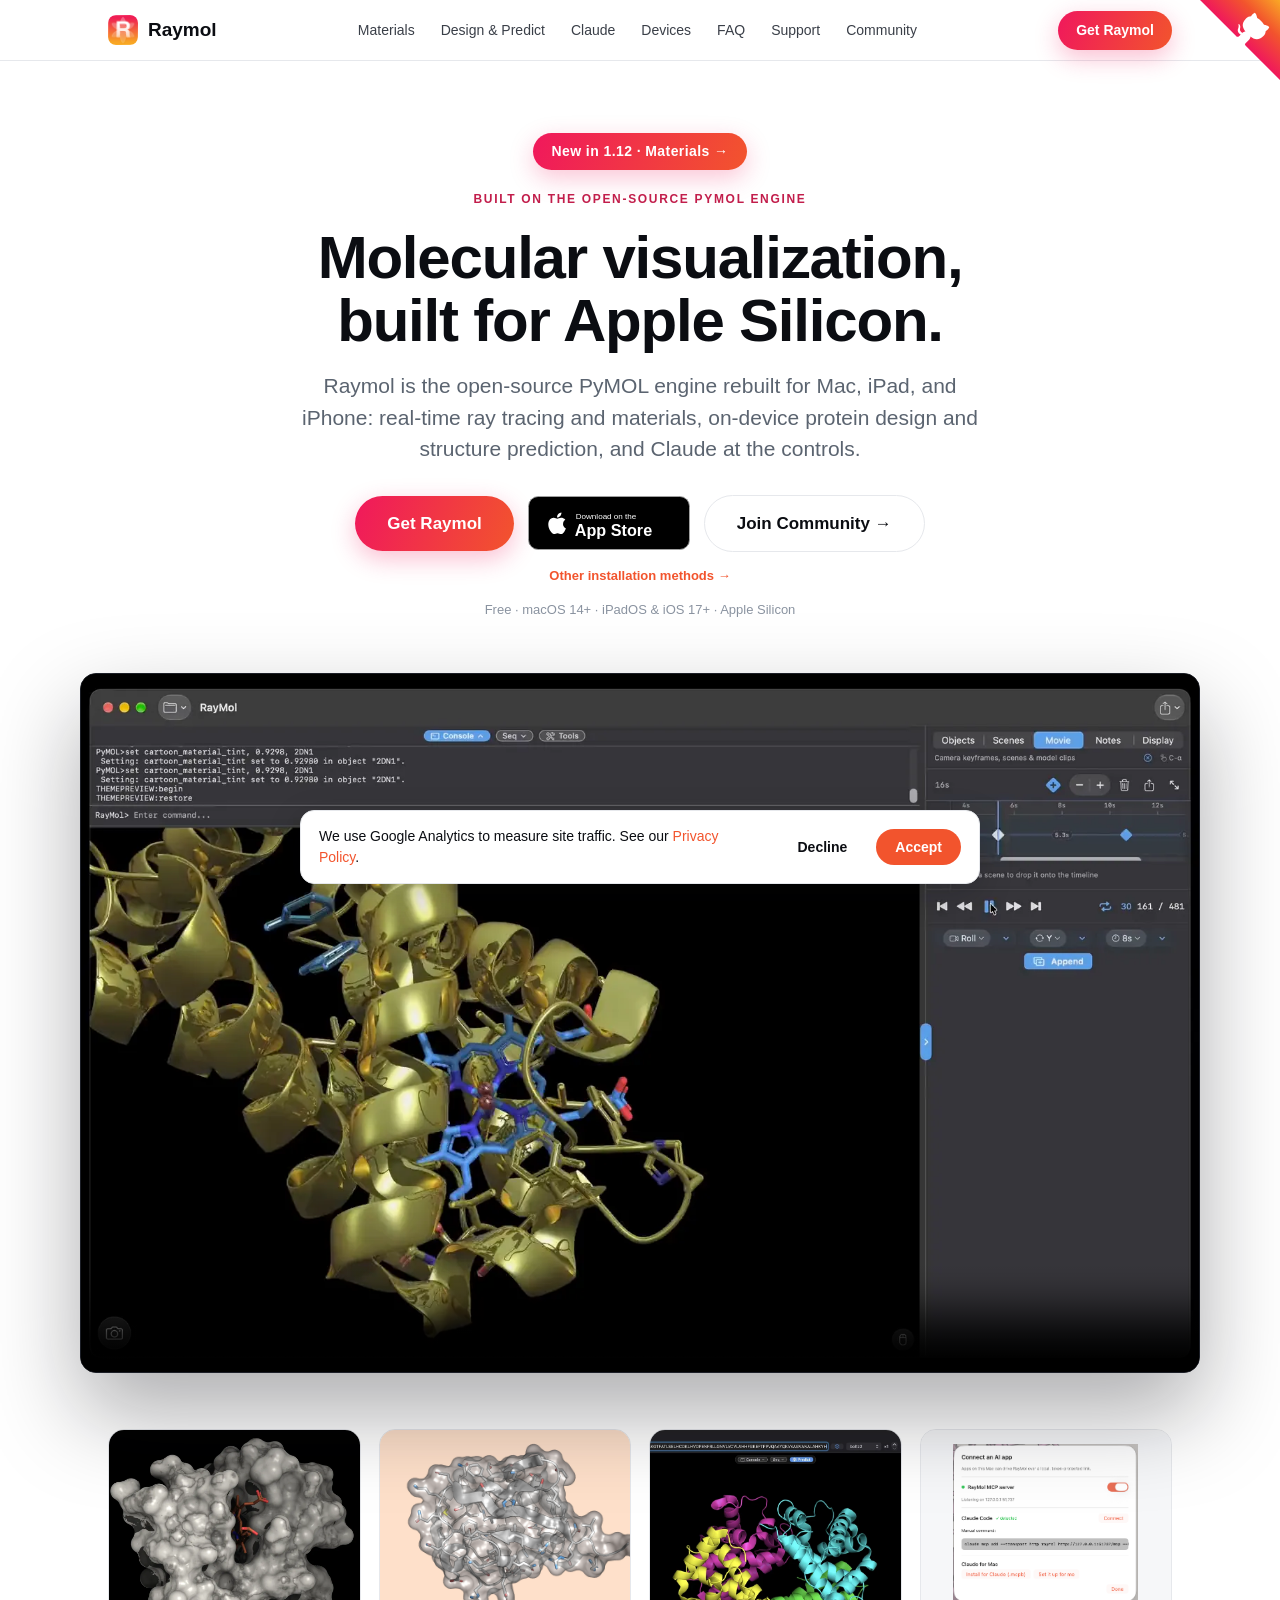
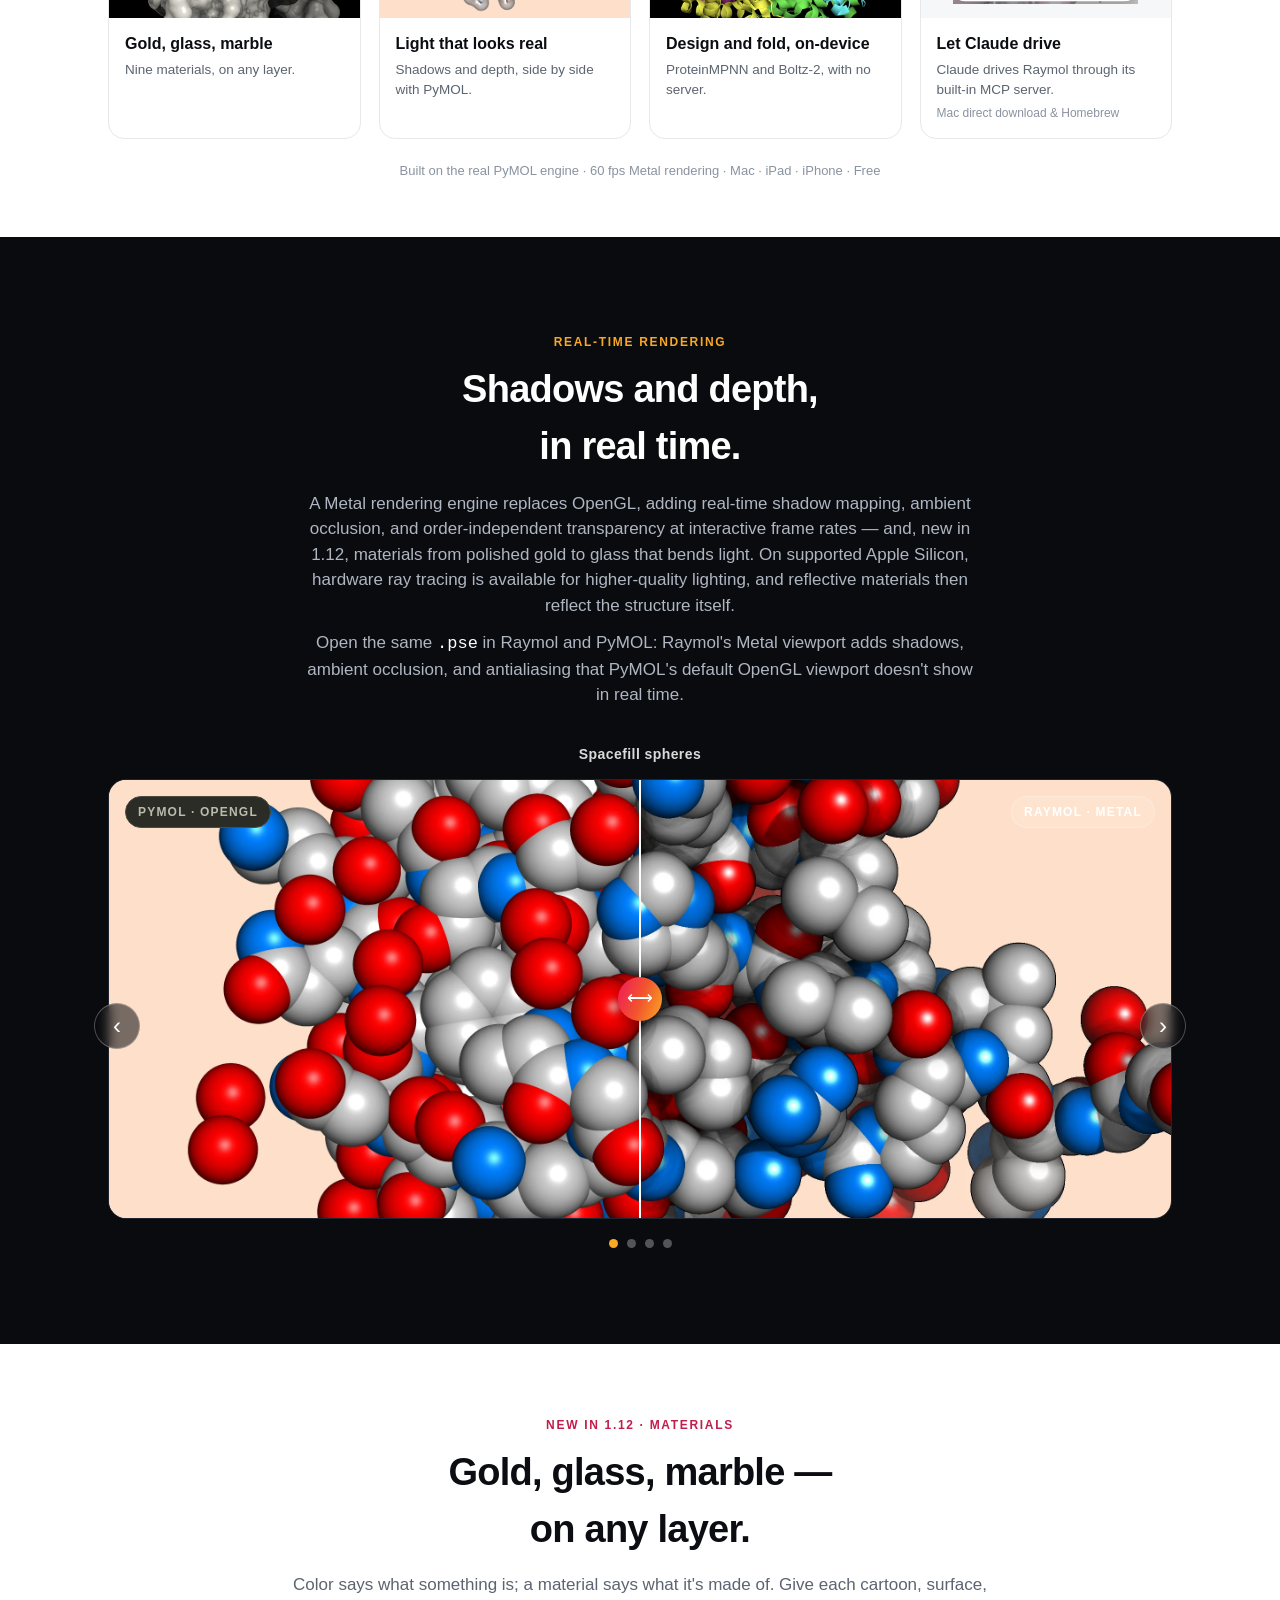
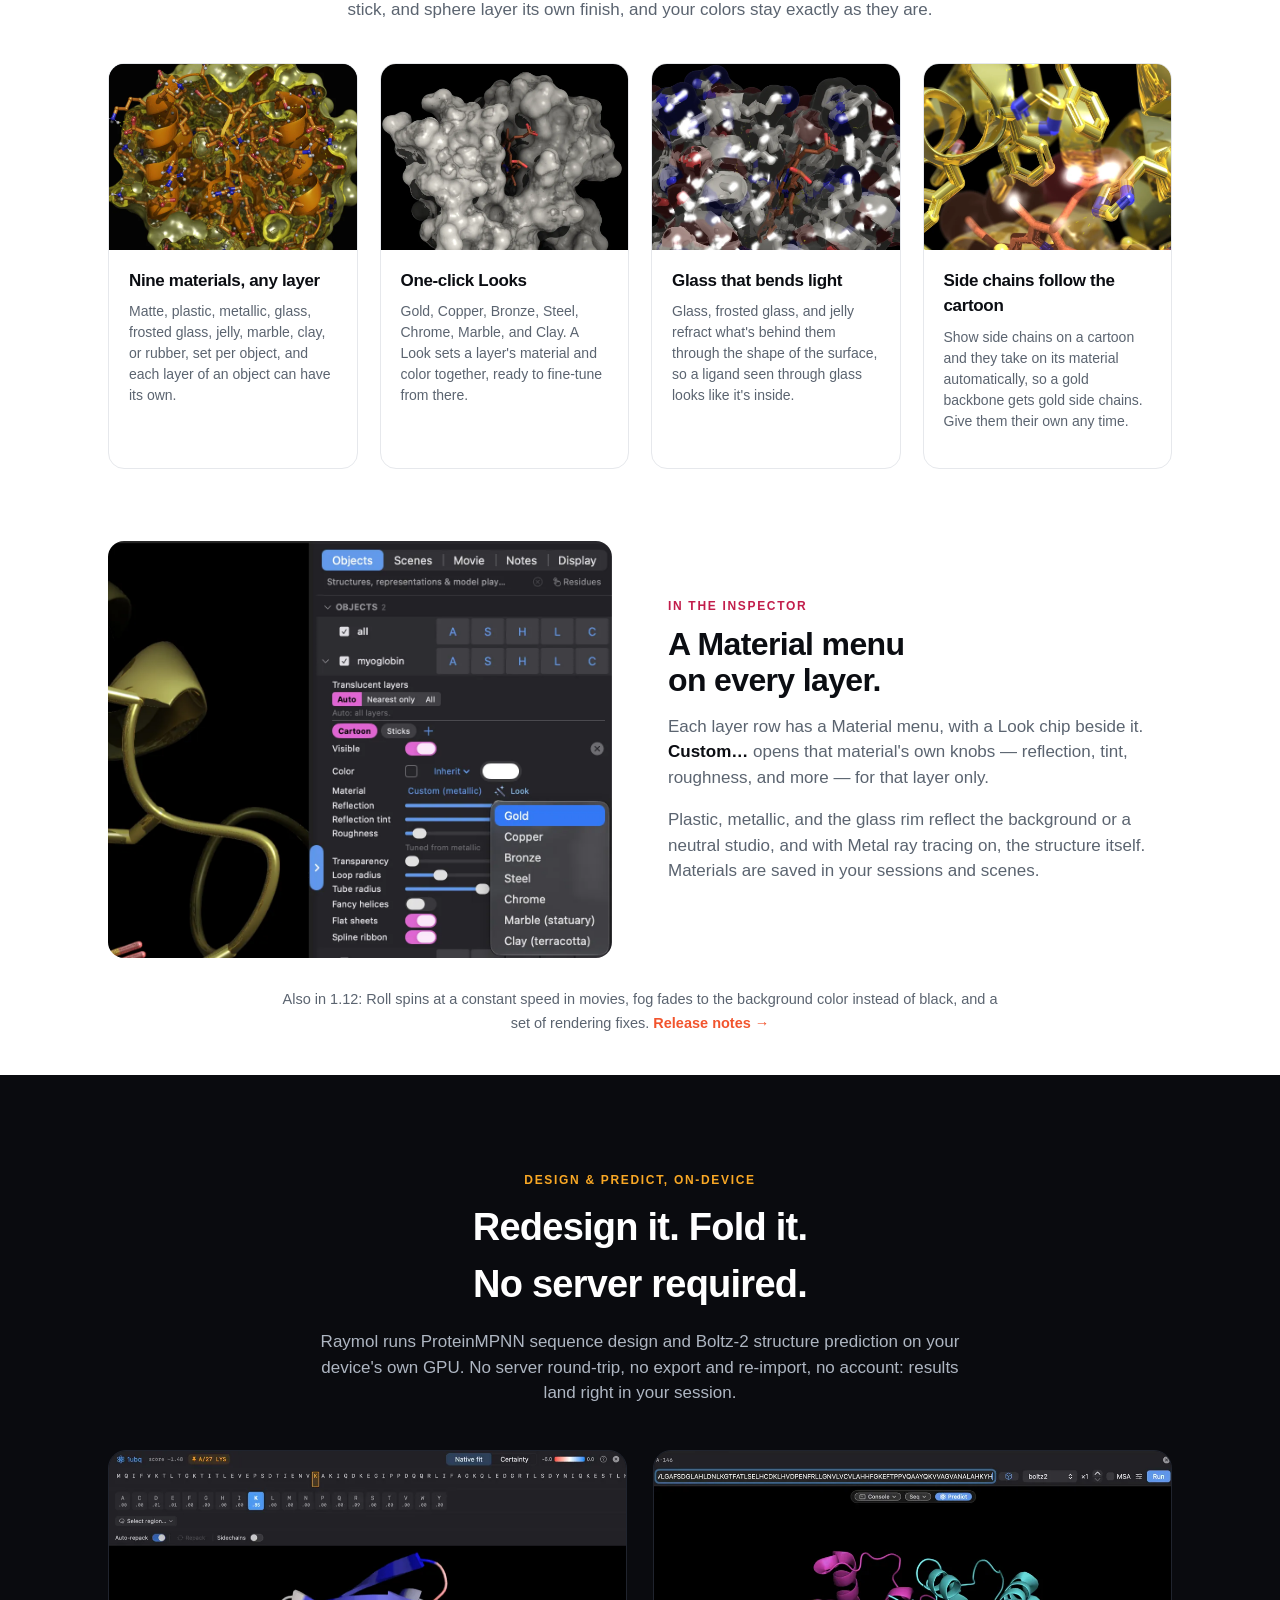
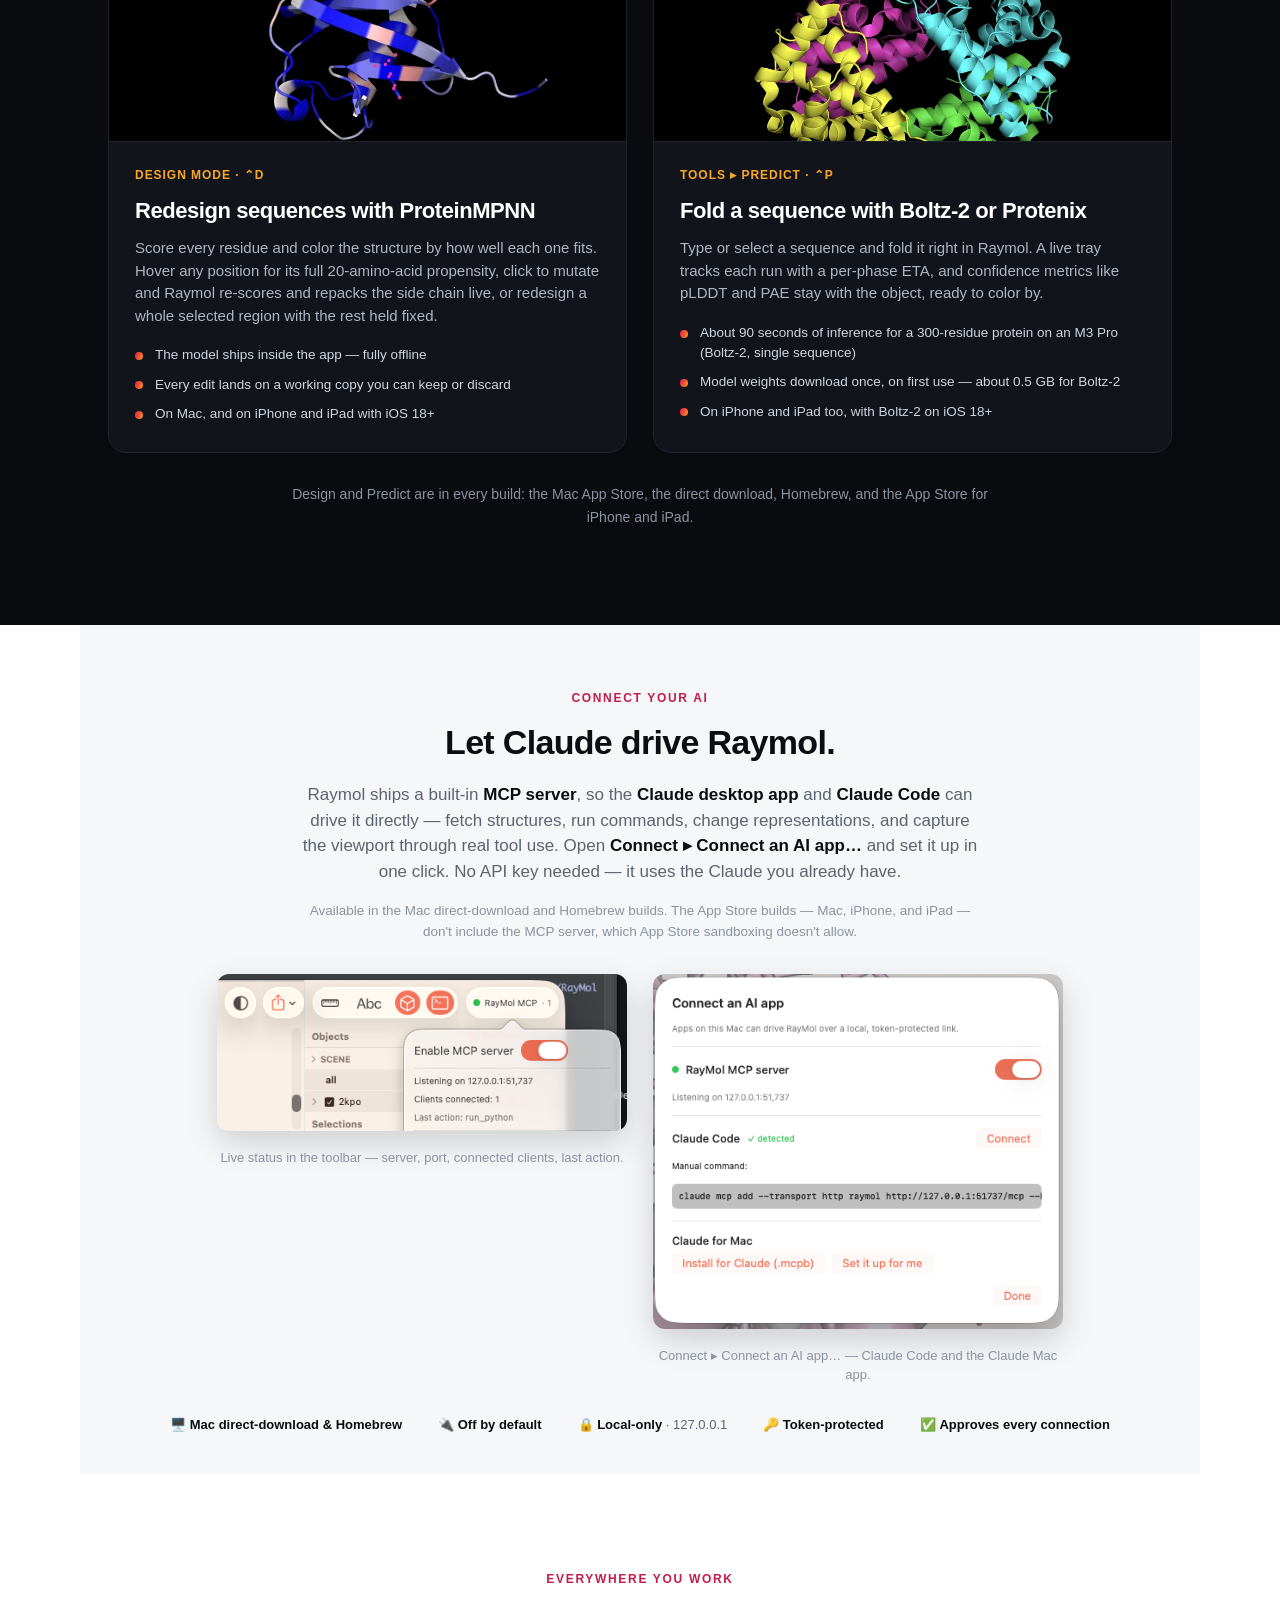
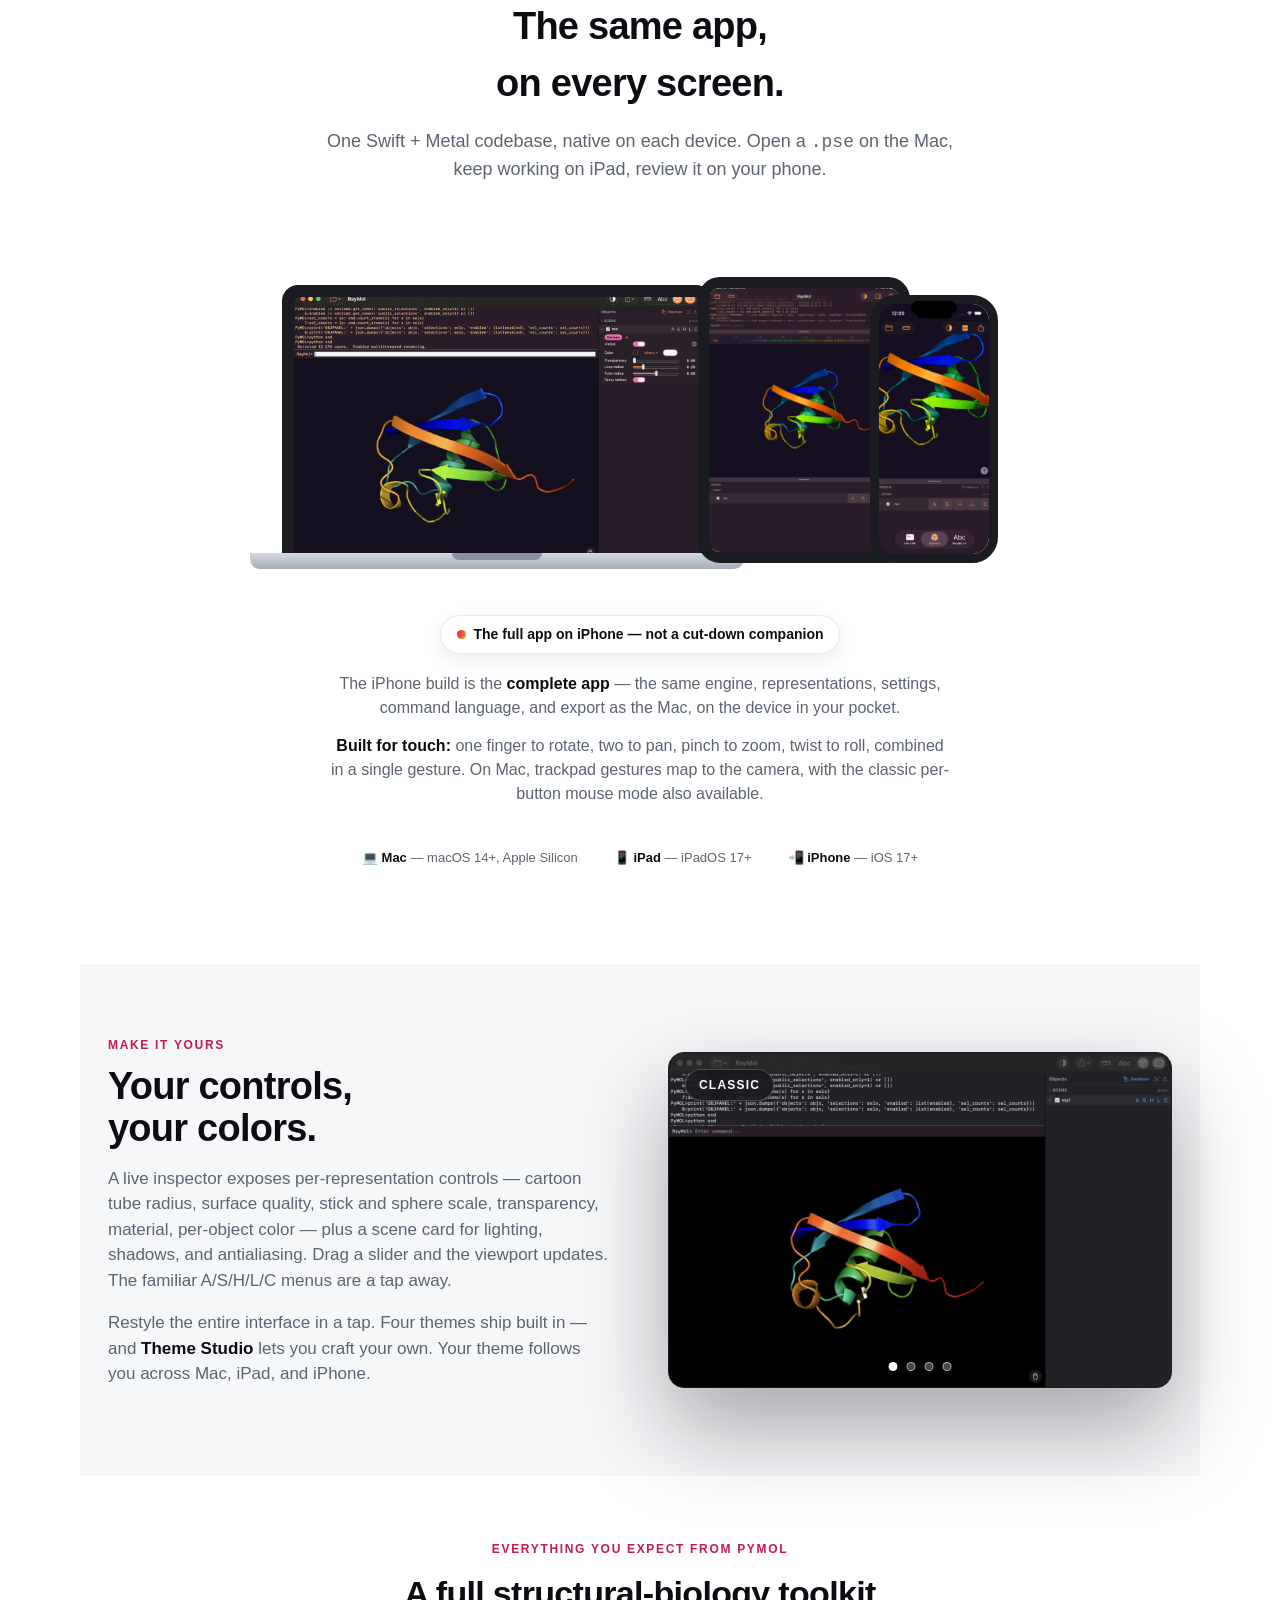
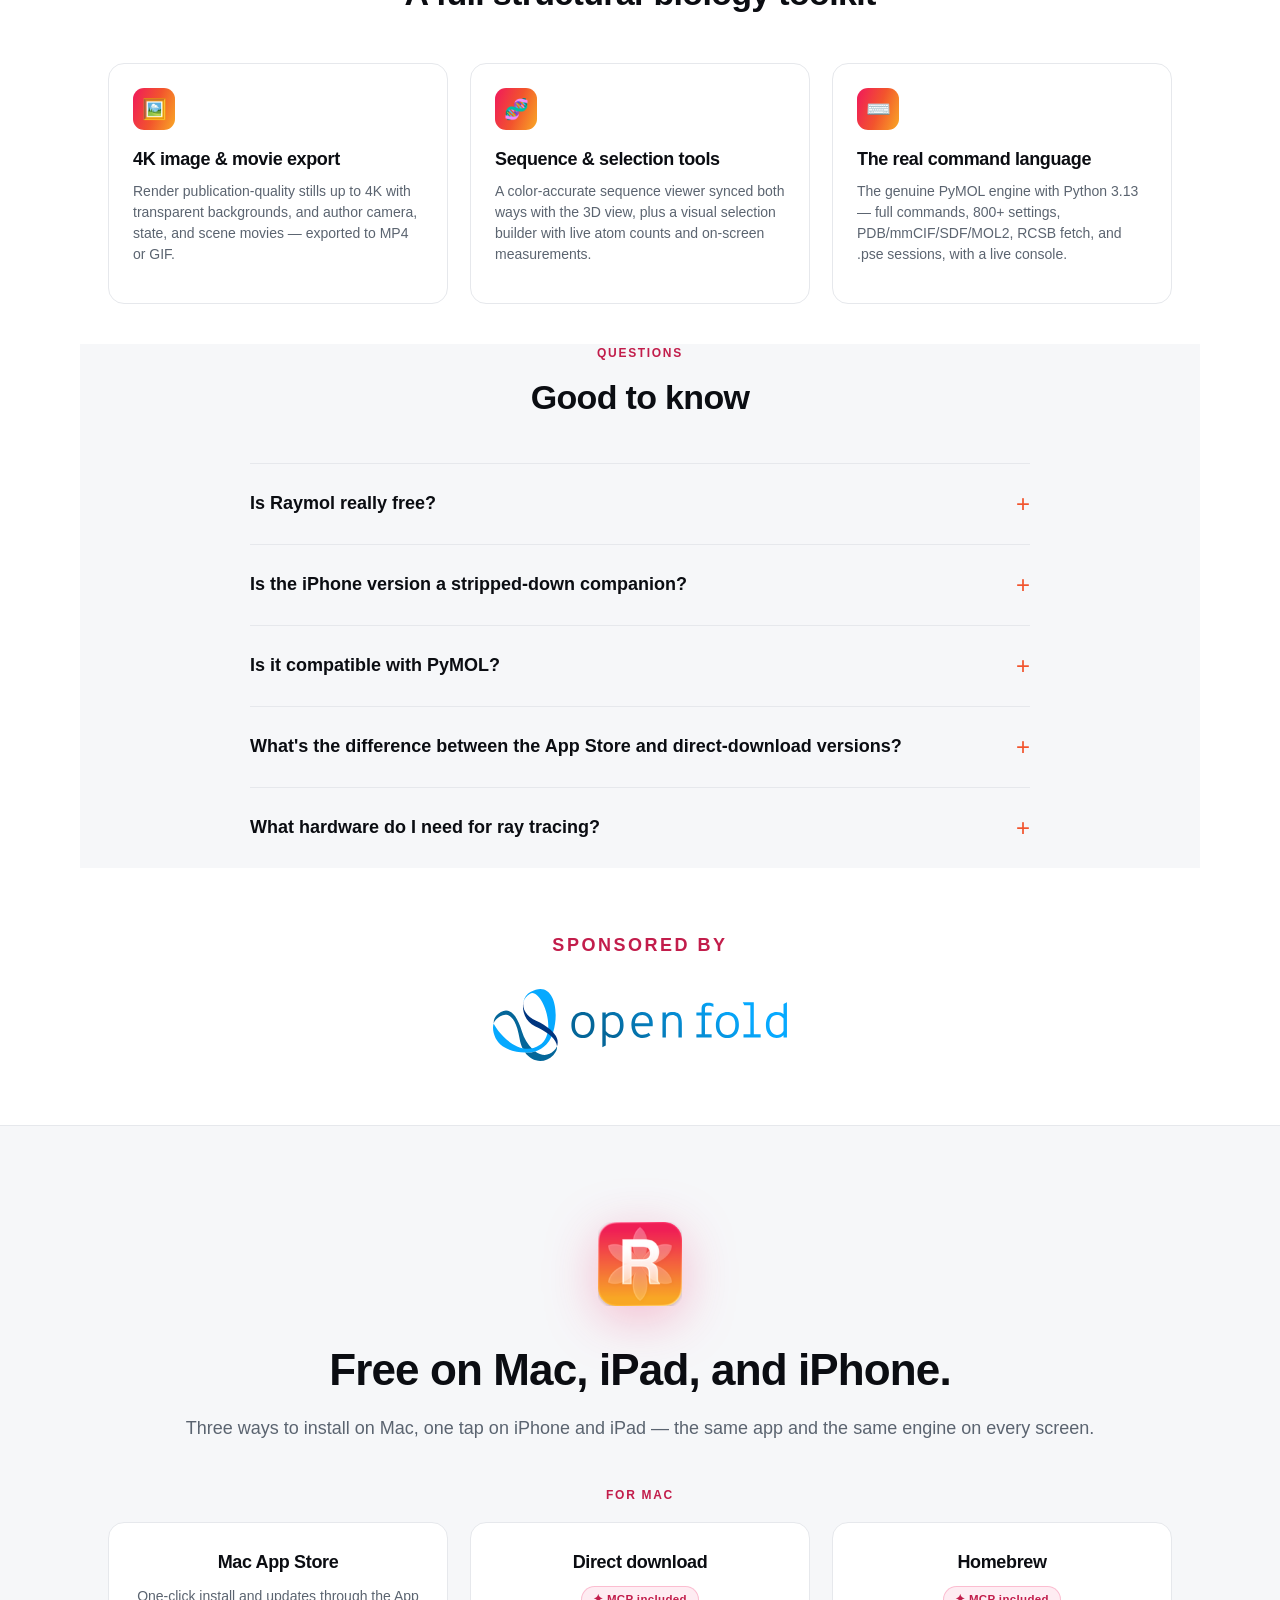
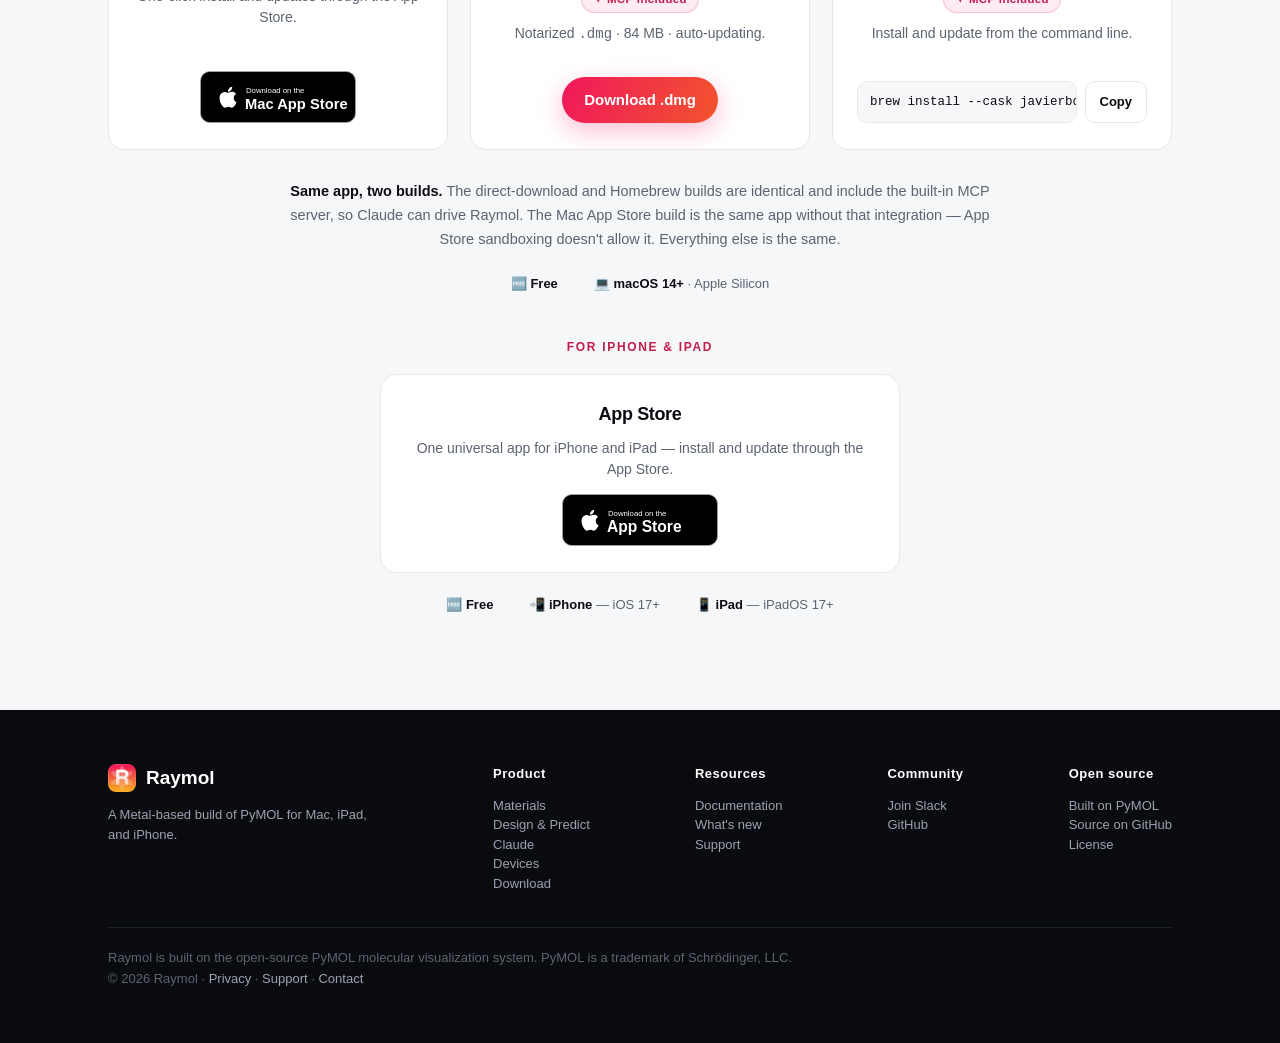
==== commit 1b2f0318: "Replace the hero video with a recording of Raymol playing a movie The hero now loops the owner's scr" ====
--- a/index.html
+++ b/index.html
@@ -83,7 +83,7 @@
 .theme-carousel{position:relative;aspect-ratio:2400/1600;overflow:hidden;border-radius:16px}
 .tc-slide{position:absolute;inset:0;width:100%;height:100%;object-fit:cover;opacity:0}
 .tc-slide.active{opacity:1}
-.hero-video{aspect-ratio:16/9;overflow:hidden;border-radius:16px}
+.hero-video{aspect-ratio:16/10;overflow:hidden;border-radius:16px}
 .hero-video video{display:block;width:100%;height:100%;object-fit:cover}
 .feat .media{min-height:0}
 @media(max-width:600px){.lineup{transform:scale(.46);transform-origin:top center;margin-bottom:-150px}}
@@ -153,8 +153,8 @@
 
   <div class="hero-shot reveal">
     <div class="hero-video">
-      <video data-autoplay width="1280" height="720" muted loop playsinline controls preload="none" poster="assets/screenshots/materials-gold-poster.webp" aria-label="A heme protein turning in place in Raymol: a gold cartoon with gold side chains around the heme">
-        <source src="assets/video/materials-gold.mp4" type="video/mp4">
+      <video data-autoplay width="1600" height="1000" muted loop playsinline controls preload="none" poster="assets/screenshots/hero-raymol-movie-poster.webp" aria-label="Raymol on Mac playing a movie: a heme protein in a gold cartoon rolls in the viewport, with the console and the Movie panel open">
+        <source src="assets/video/hero-raymol-movie.mp4" type="video/mp4">
       </video>
     </div>
   </div>
--- a/styles.css
+++ b/styles.css
@@ -118,8 +118,8 @@
   .cta-dl .soon-note{flex:1 0 100%;text-align:center;margin-top:0}
   .freenote{margin-top:14px;font-size:13px;color:#8a93a0}
   .hero-shot{margin-top:54px}
-  /* hero visual: the Materials loop; playback is initVideos() in main.js */
-  .hero-video{position:relative;aspect-ratio:16/9;border-radius:16px;overflow:hidden;border:1px solid #1c1f27;box-shadow:0 40px 90px rgba(11,13,18,.34);background:#000}
+  /* hero visual: a 16:10 recording of Raymol playing a movie; playback is initVideos() in main.js */
+  .hero-video{position:relative;aspect-ratio:16/10;border-radius:16px;overflow:hidden;border:1px solid #1c1f27;box-shadow:0 40px 90px rgba(11,13,18,.34);background:#000}
   .hero-video video{display:block;width:100%;height:100%;object-fit:cover}
   .theme-carousel{position:relative;aspect-ratio:2400/1600;border-radius:16px;overflow:hidden;border:1px solid #1c1f27;box-shadow:0 40px 90px rgba(11,13,18,.34);background:#0a0b0f}
   .tc-slide{position:absolute;inset:0;width:100%;height:100%;object-fit:cover;display:block;opacity:0;transition:opacity .9s ease}
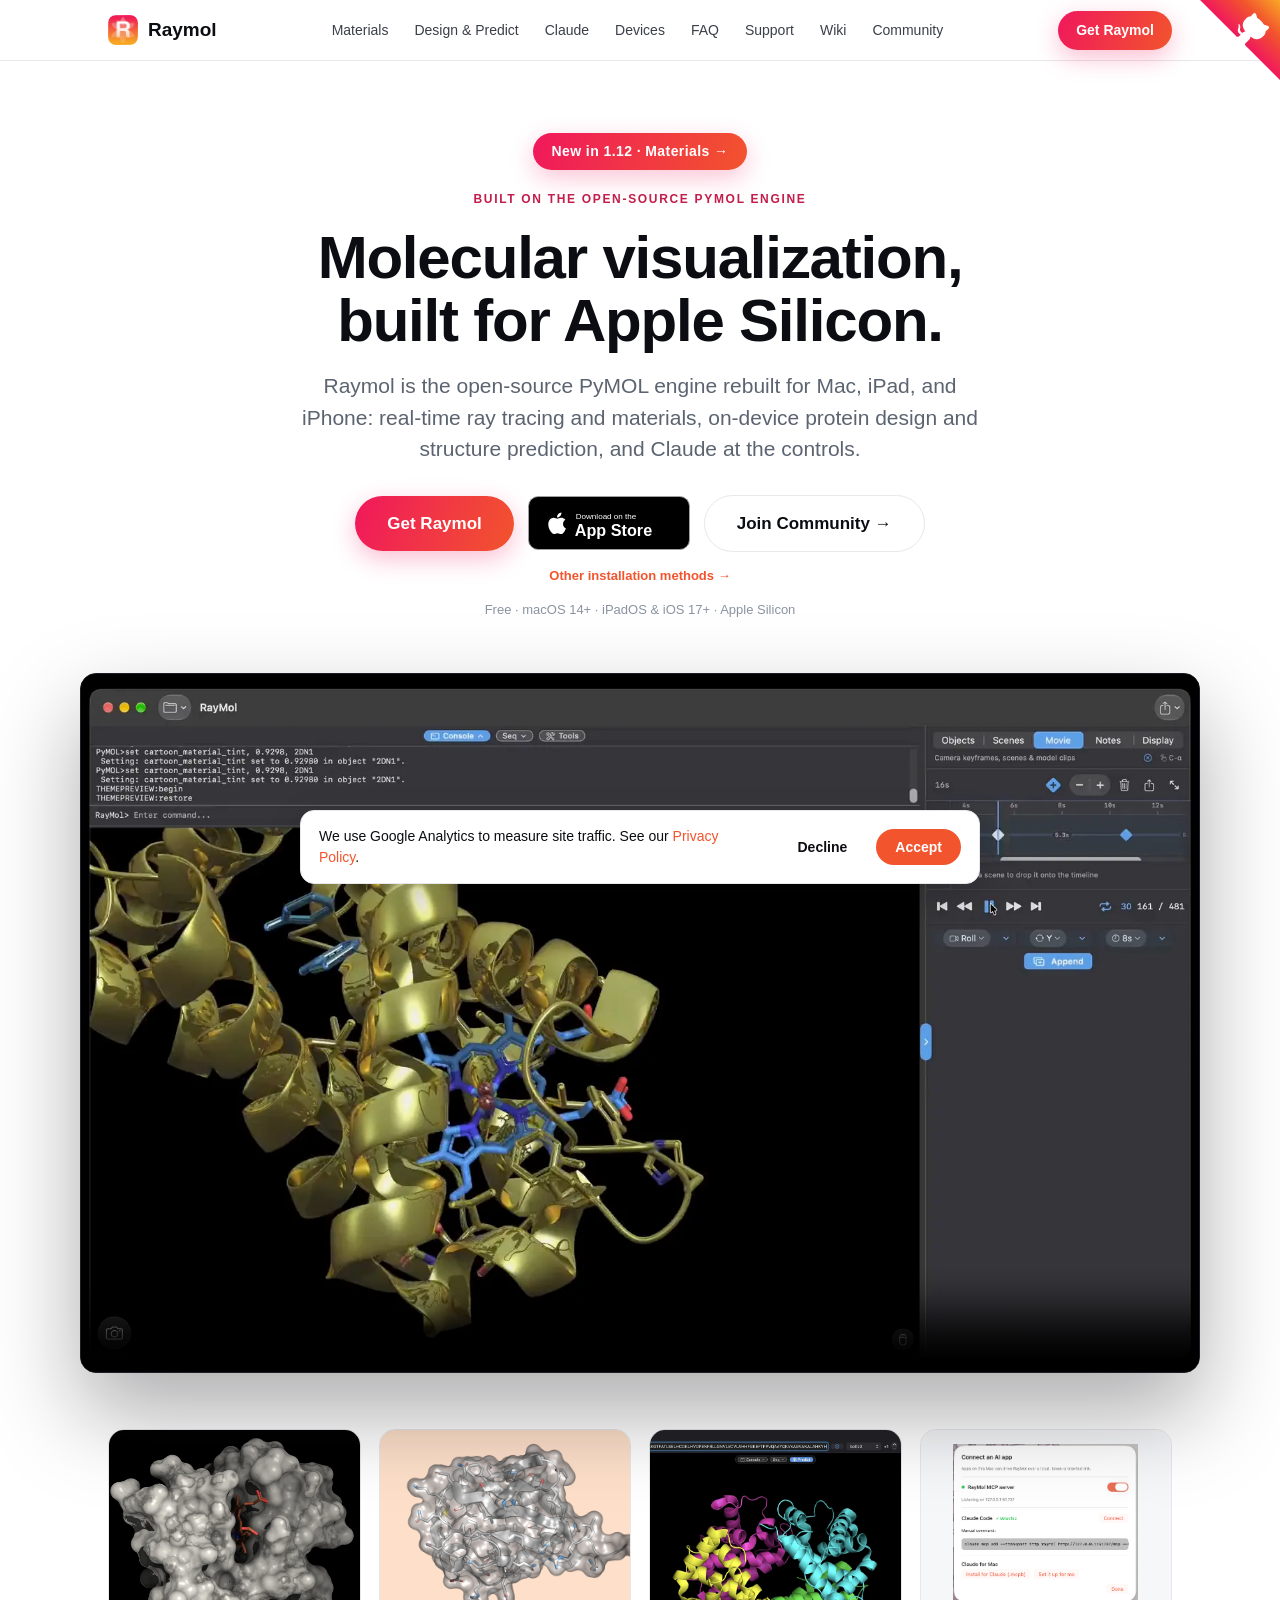
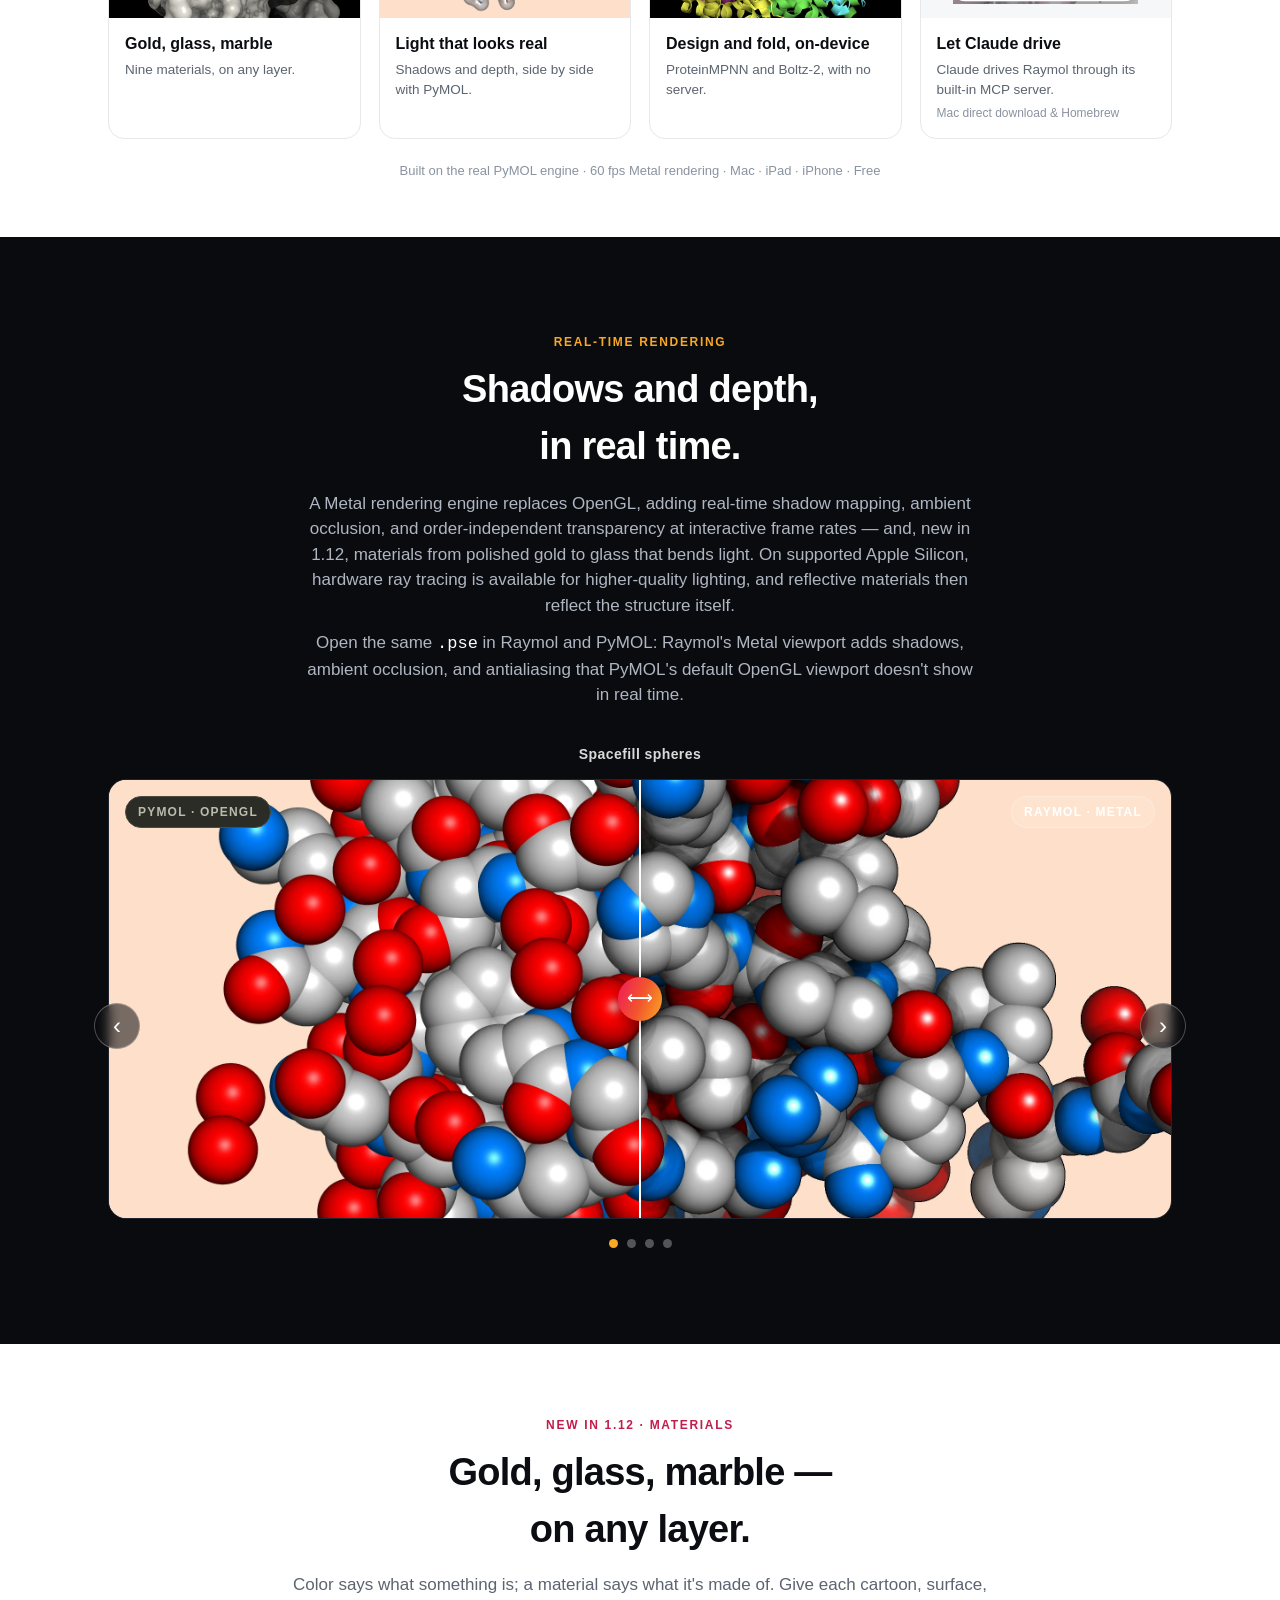
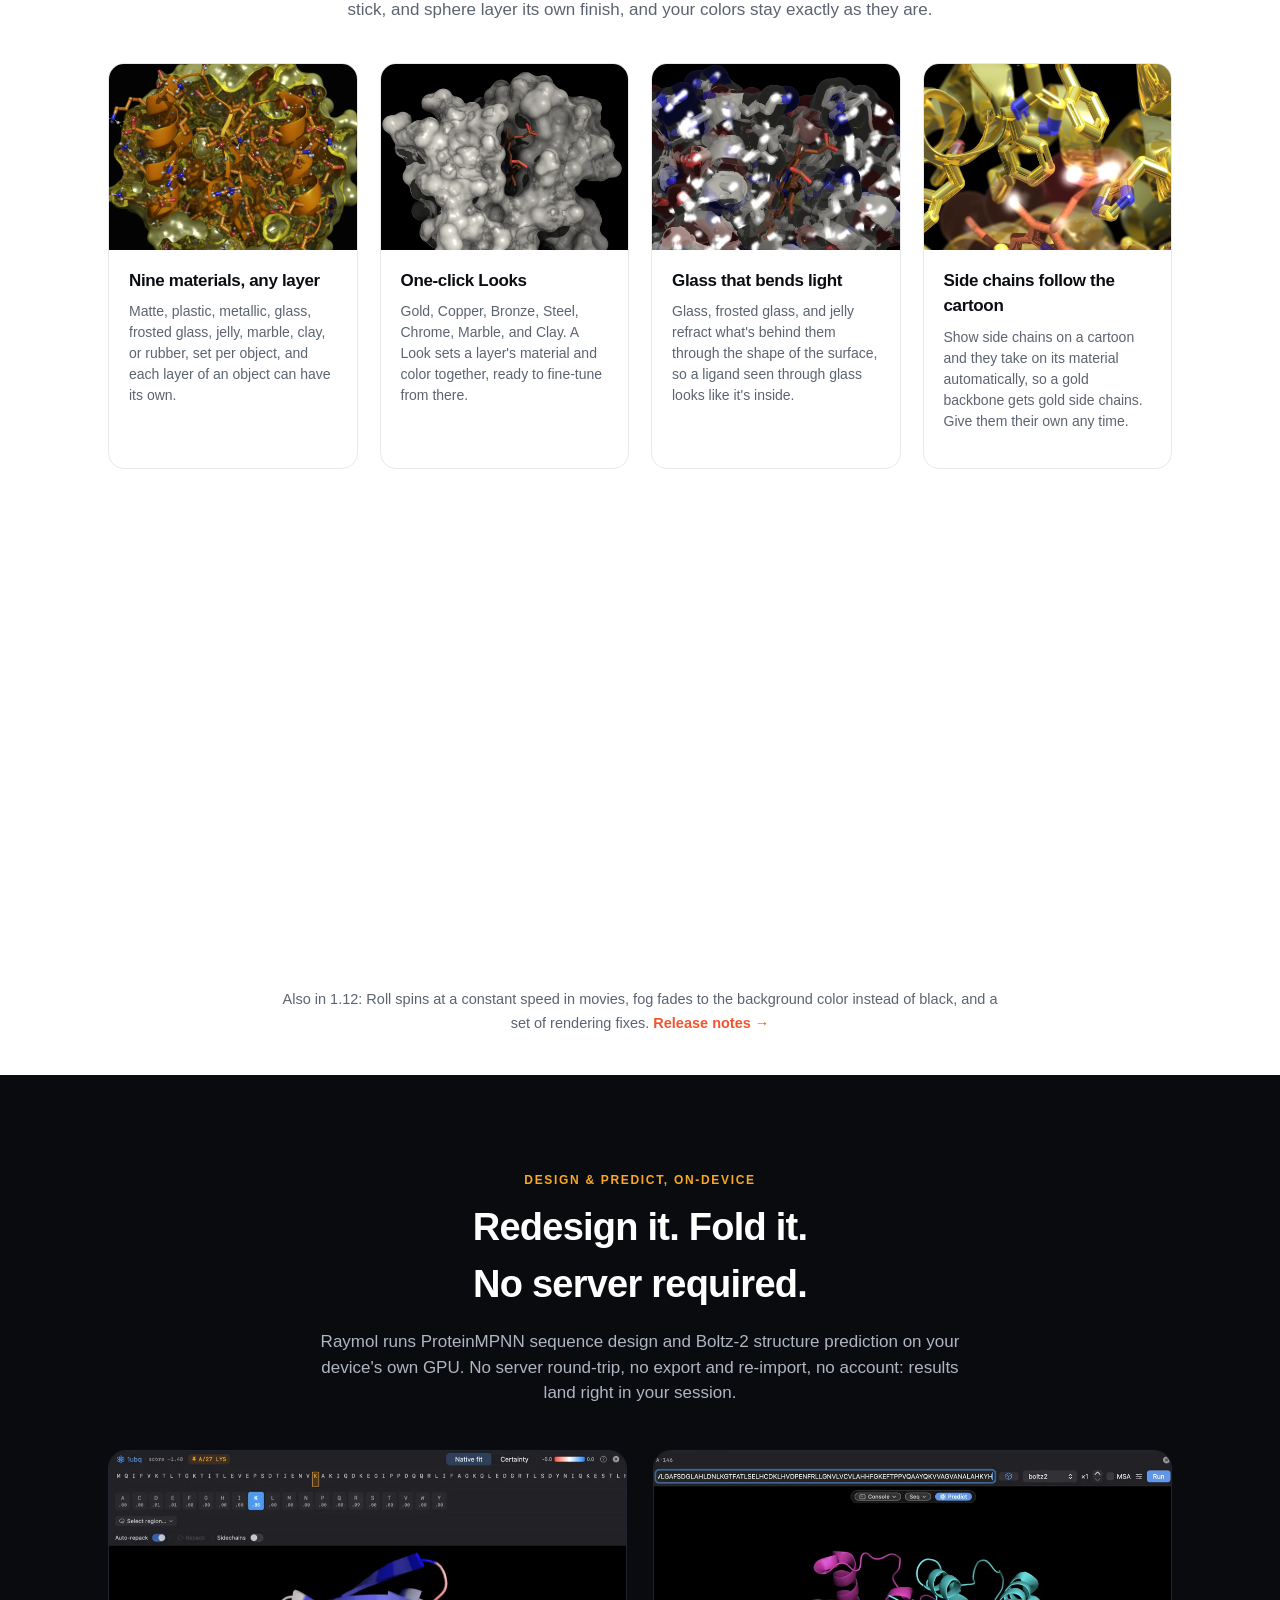
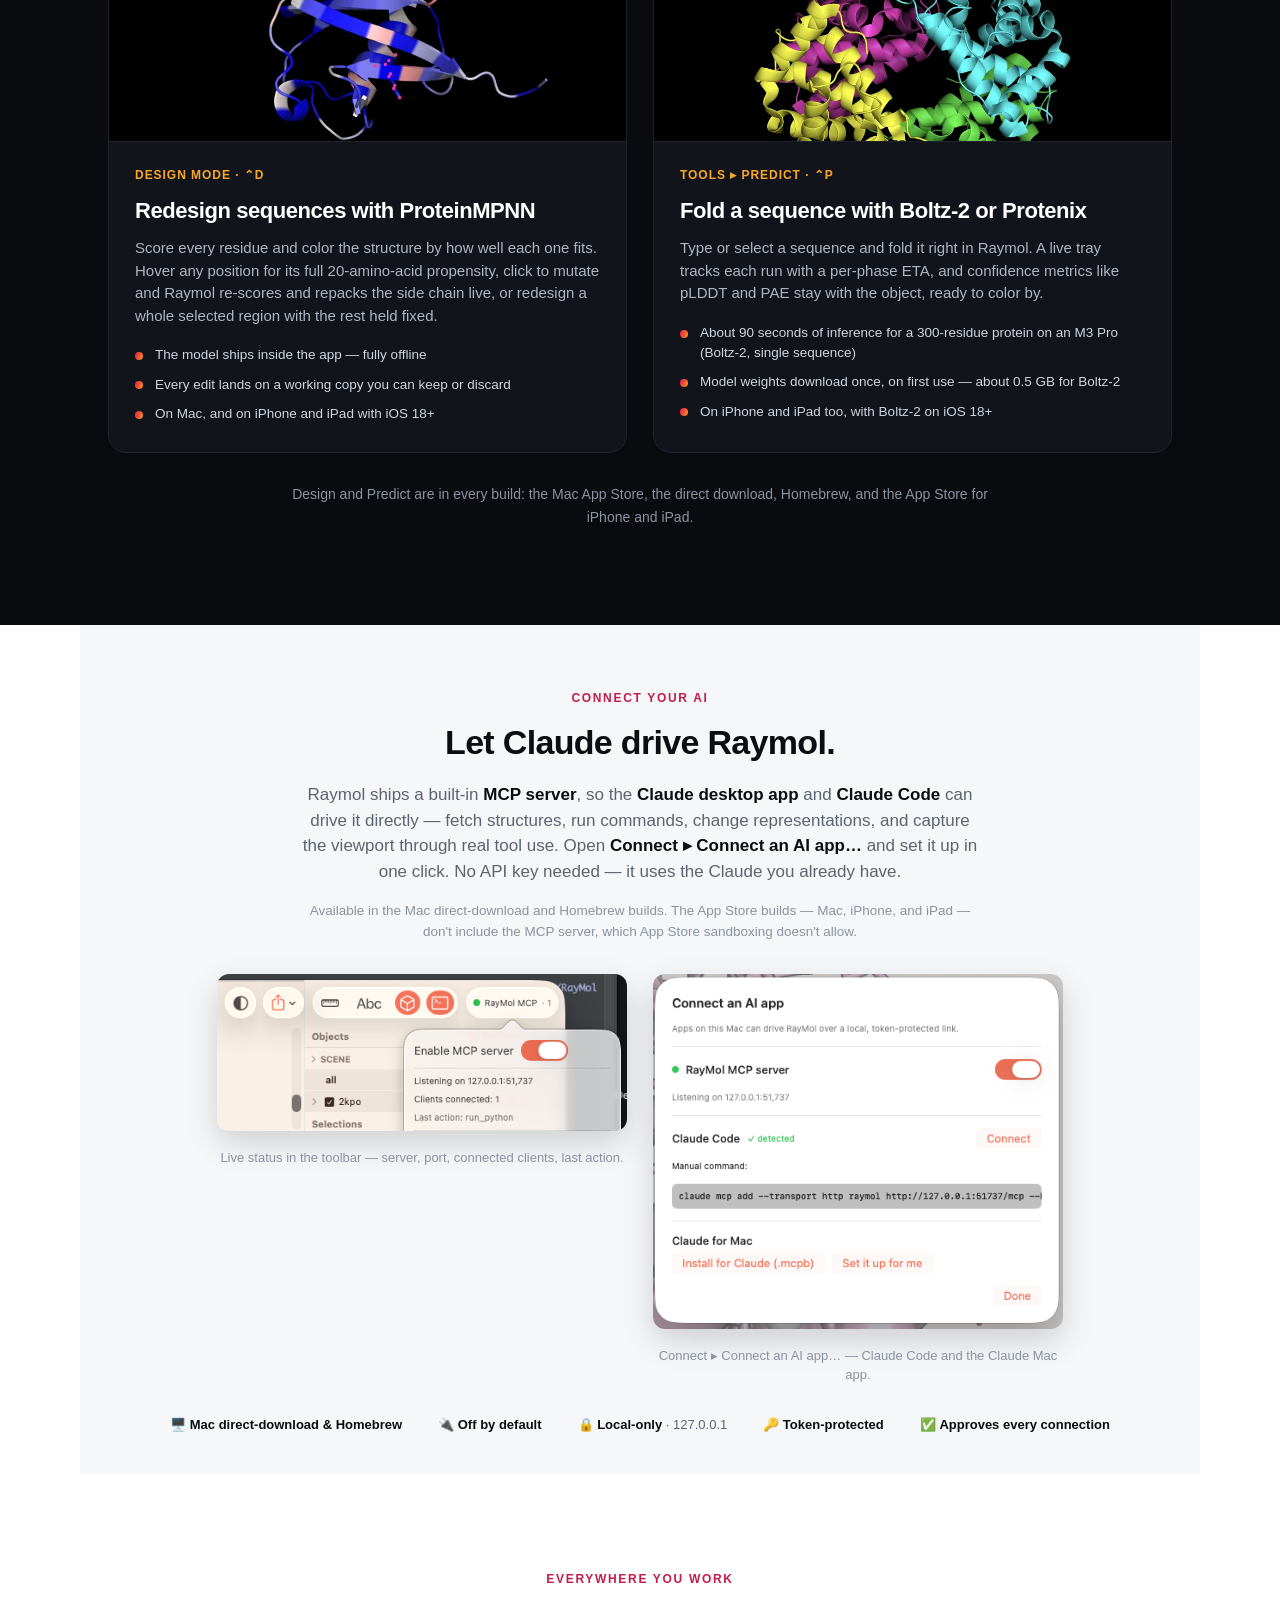
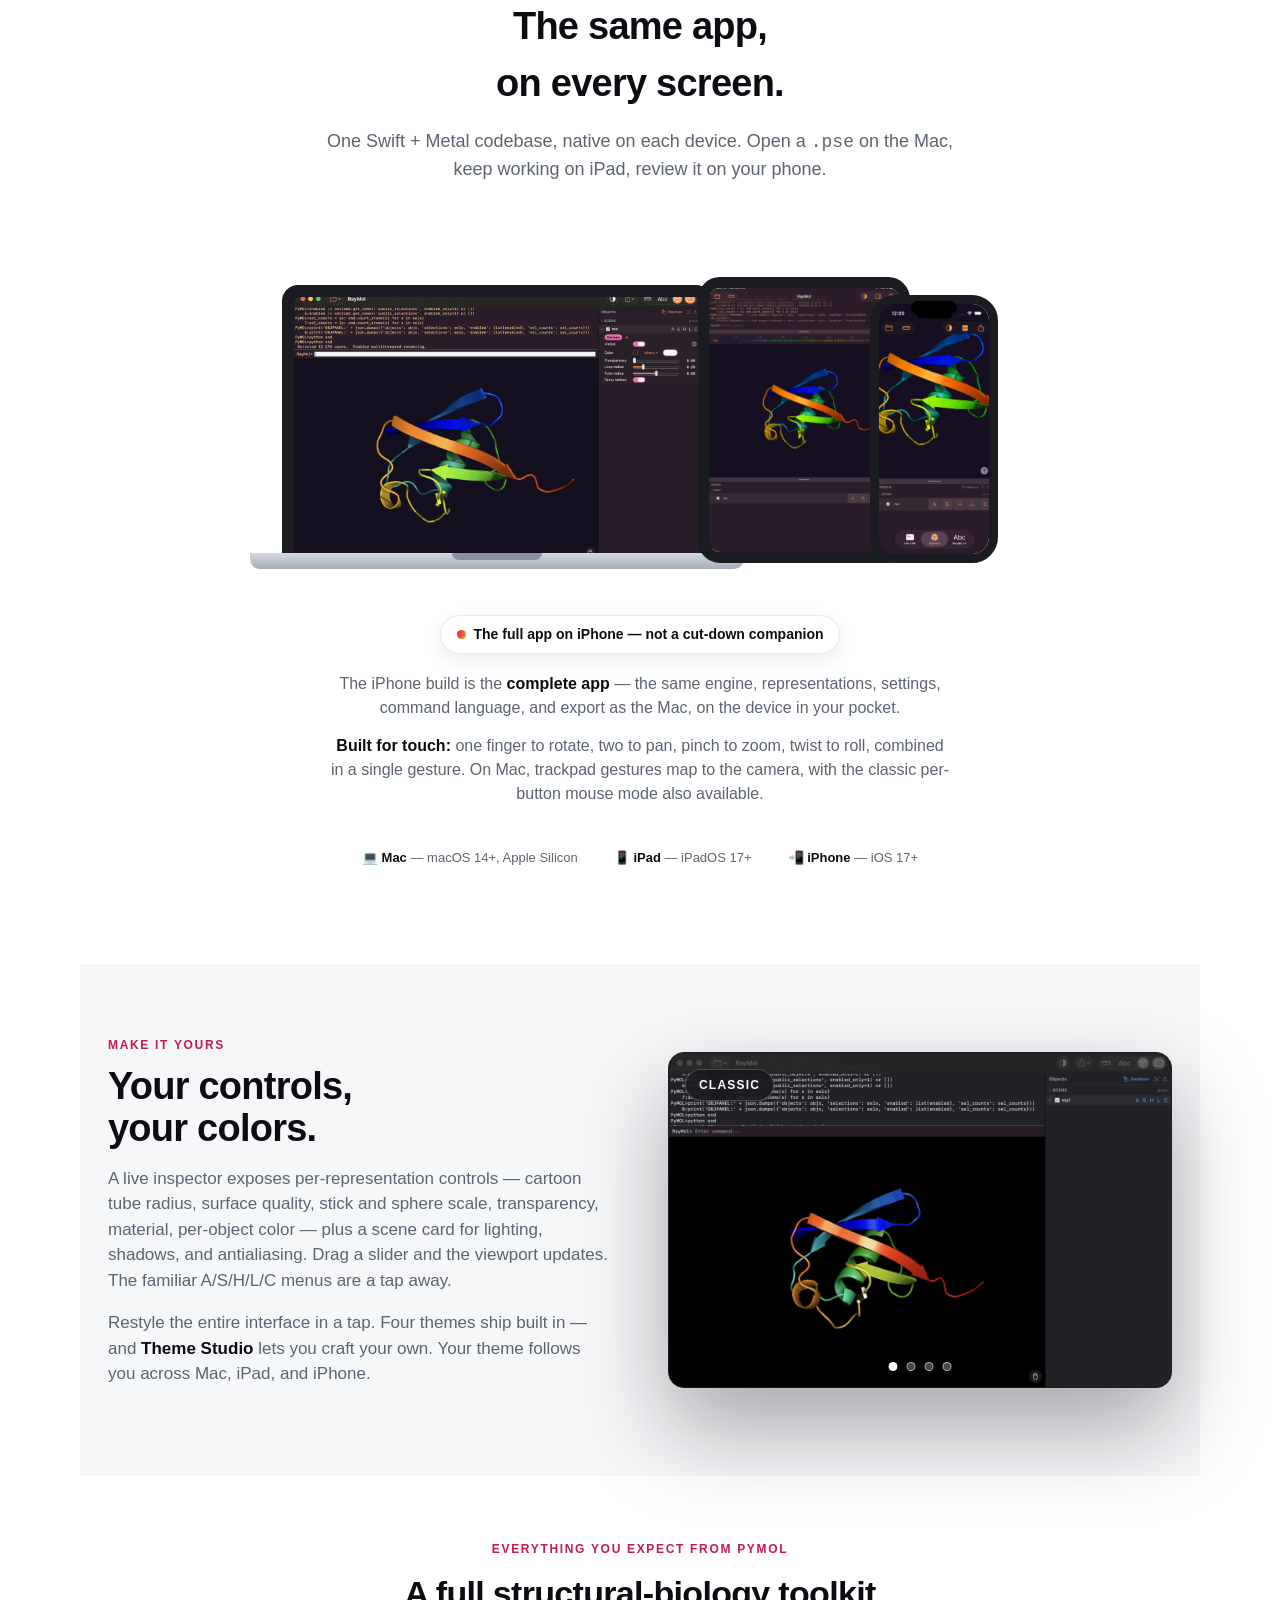
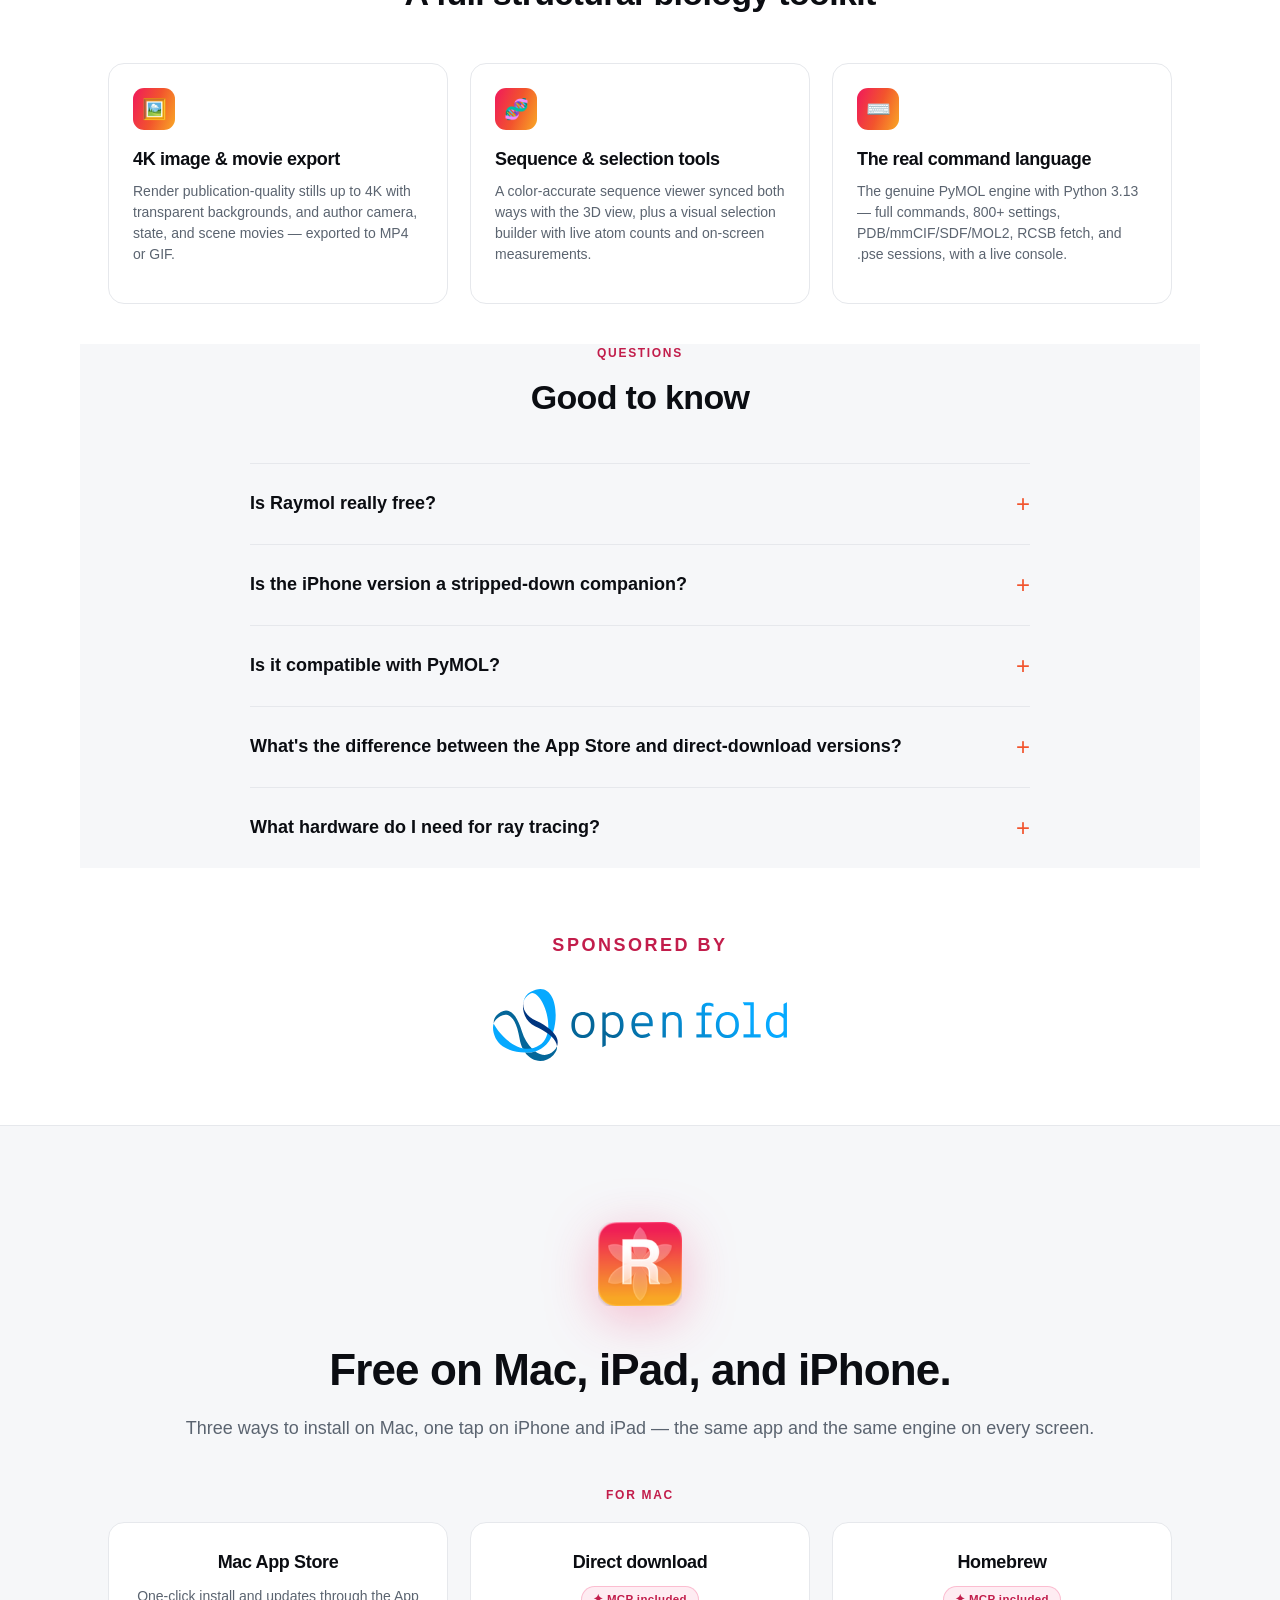
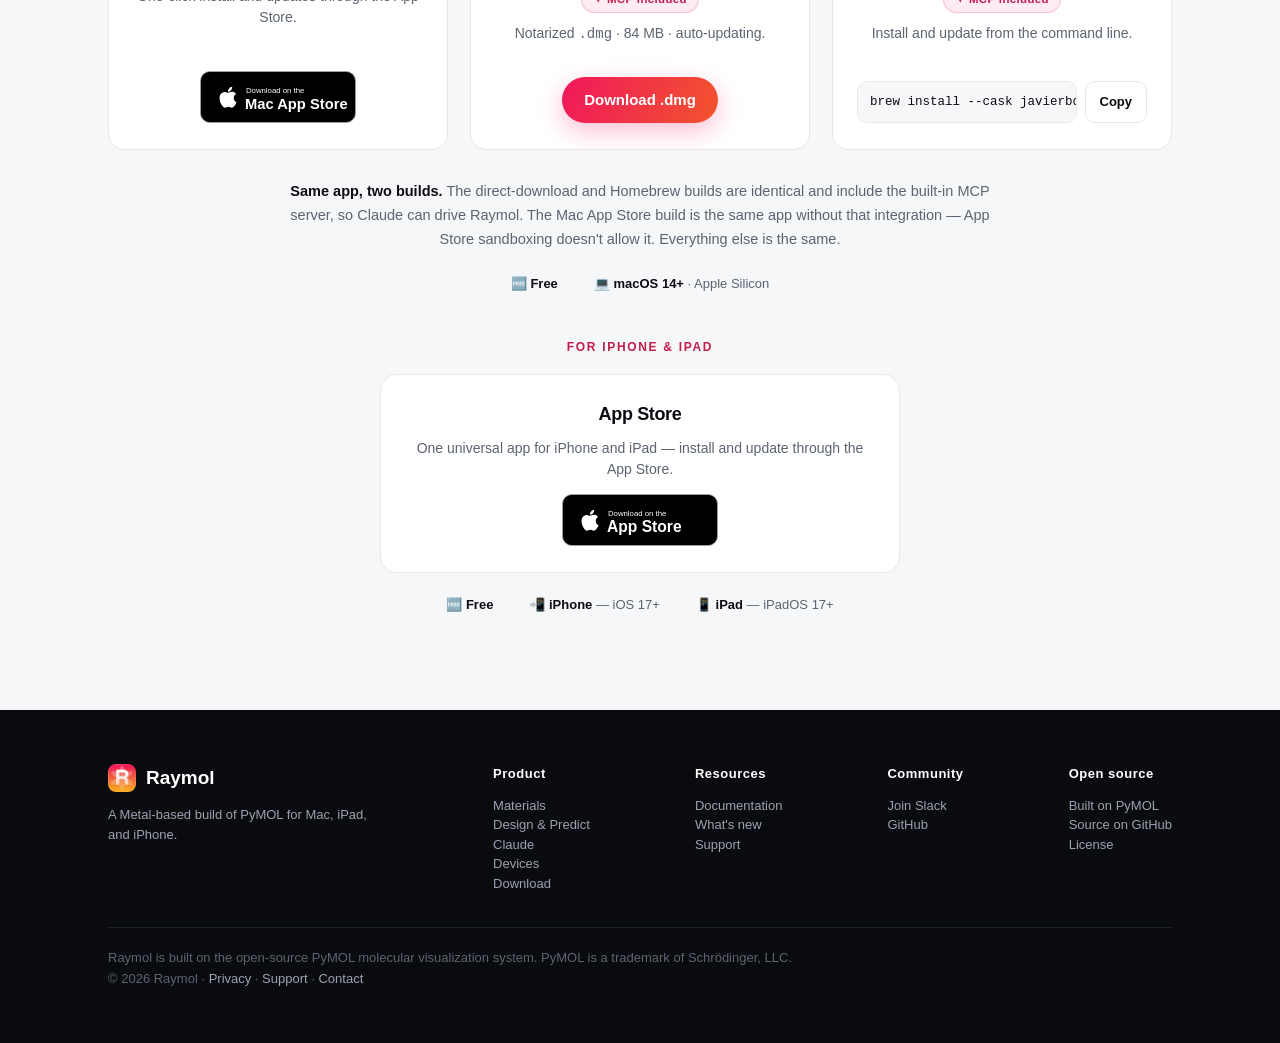
==== commit 05f68ede: "Merge main into agent/wiki-navigation Resolve conflicts with the 1.12.0 homepage reorganization: kee" ====
--- a/index.html
+++ b/index.html
@@ -125,7 +125,7 @@
 <nav aria-label="Primary"><div class="wrap">
   <div class="brand"><img class="ico" src="assets/raymol-app-icon.png?v=2" alt="Raymol"> Raymol</div>
   <div class="links" id="nav-links">
-    <a href="#materials">Materials</a><a href="#design-predict">Design &amp; Predict</a><a href="#ai-connect">Claude</a><a href="#devices">Devices</a><a href="#faq">FAQ</a><a href="/support">Support</a><a href="/community">Community</a>
+    <a href="#materials">Materials</a><a href="#design-predict">Design &amp; Predict</a><a href="#ai-connect">Claude</a><a href="#devices">Devices</a><a href="#faq">FAQ</a><a href="/support">Support</a><a href="https://github.com/javierbq/RayMol/tree/master/docs/src/content/docs">Wiki</a><a href="/community">Community</a>
   </div>
   <button class="nav-toggle" aria-label="Menu" aria-expanded="false" aria-controls="nav-links">
     <span></span><span></span><span></span>
@@ -548,7 +548,7 @@
     </div>
     <div><h4>Product</h4><a href="#materials">Materials</a><br><a href="#design-predict">Design &amp; Predict</a><br><a href="#ai-connect">Claude</a><br><a href="#devices">Devices</a><br><a href="#download">Download</a></div>
     <!-- launch: point these at real destinations when they exist (docs, support, repo, license) -->
-    <div><h4>Resources</h4>Documentation<br><a href="https://github.com/javierbq/RayMol/releases/tag/v1.12.0">What's new</a><br><a href="/support">Support</a></div>
+    <div><h4>Resources</h4><a href="https://github.com/javierbq/RayMol/tree/master/docs/src/content/docs">Documentation</a><br><a href="https://github.com/javierbq/RayMol/releases/tag/v1.12.0">What's new</a><br><a href="/support">Support</a></div>
     <div><h4>Community</h4><a href="/community">Join Slack</a><br><a href="https://github.com/javierbq/raymol">GitHub</a></div>
     <div><h4>Open source</h4><a href="https://github.com/schrodinger/pymol-open-source">Built on PyMOL</a><br><a href="https://github.com/javierbq/raymol">Source on GitHub</a><br>License</div>
   </div>
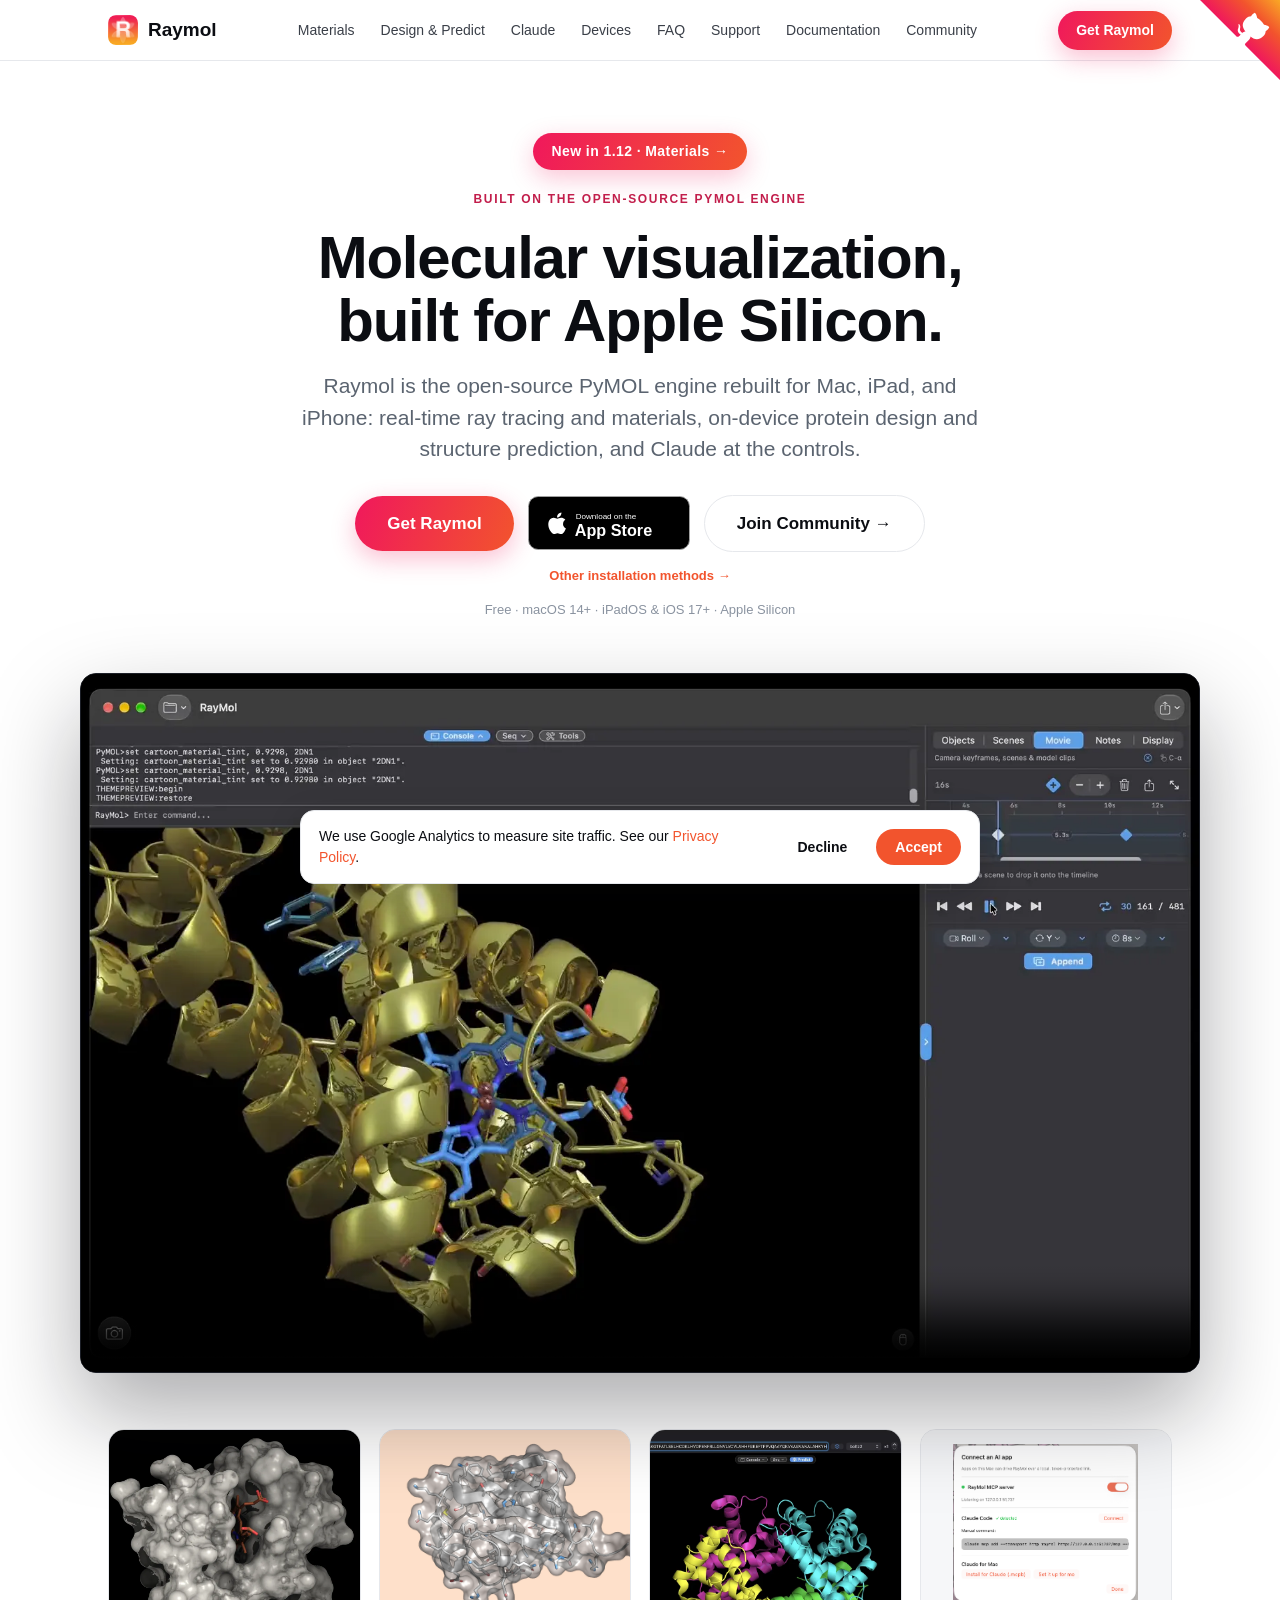
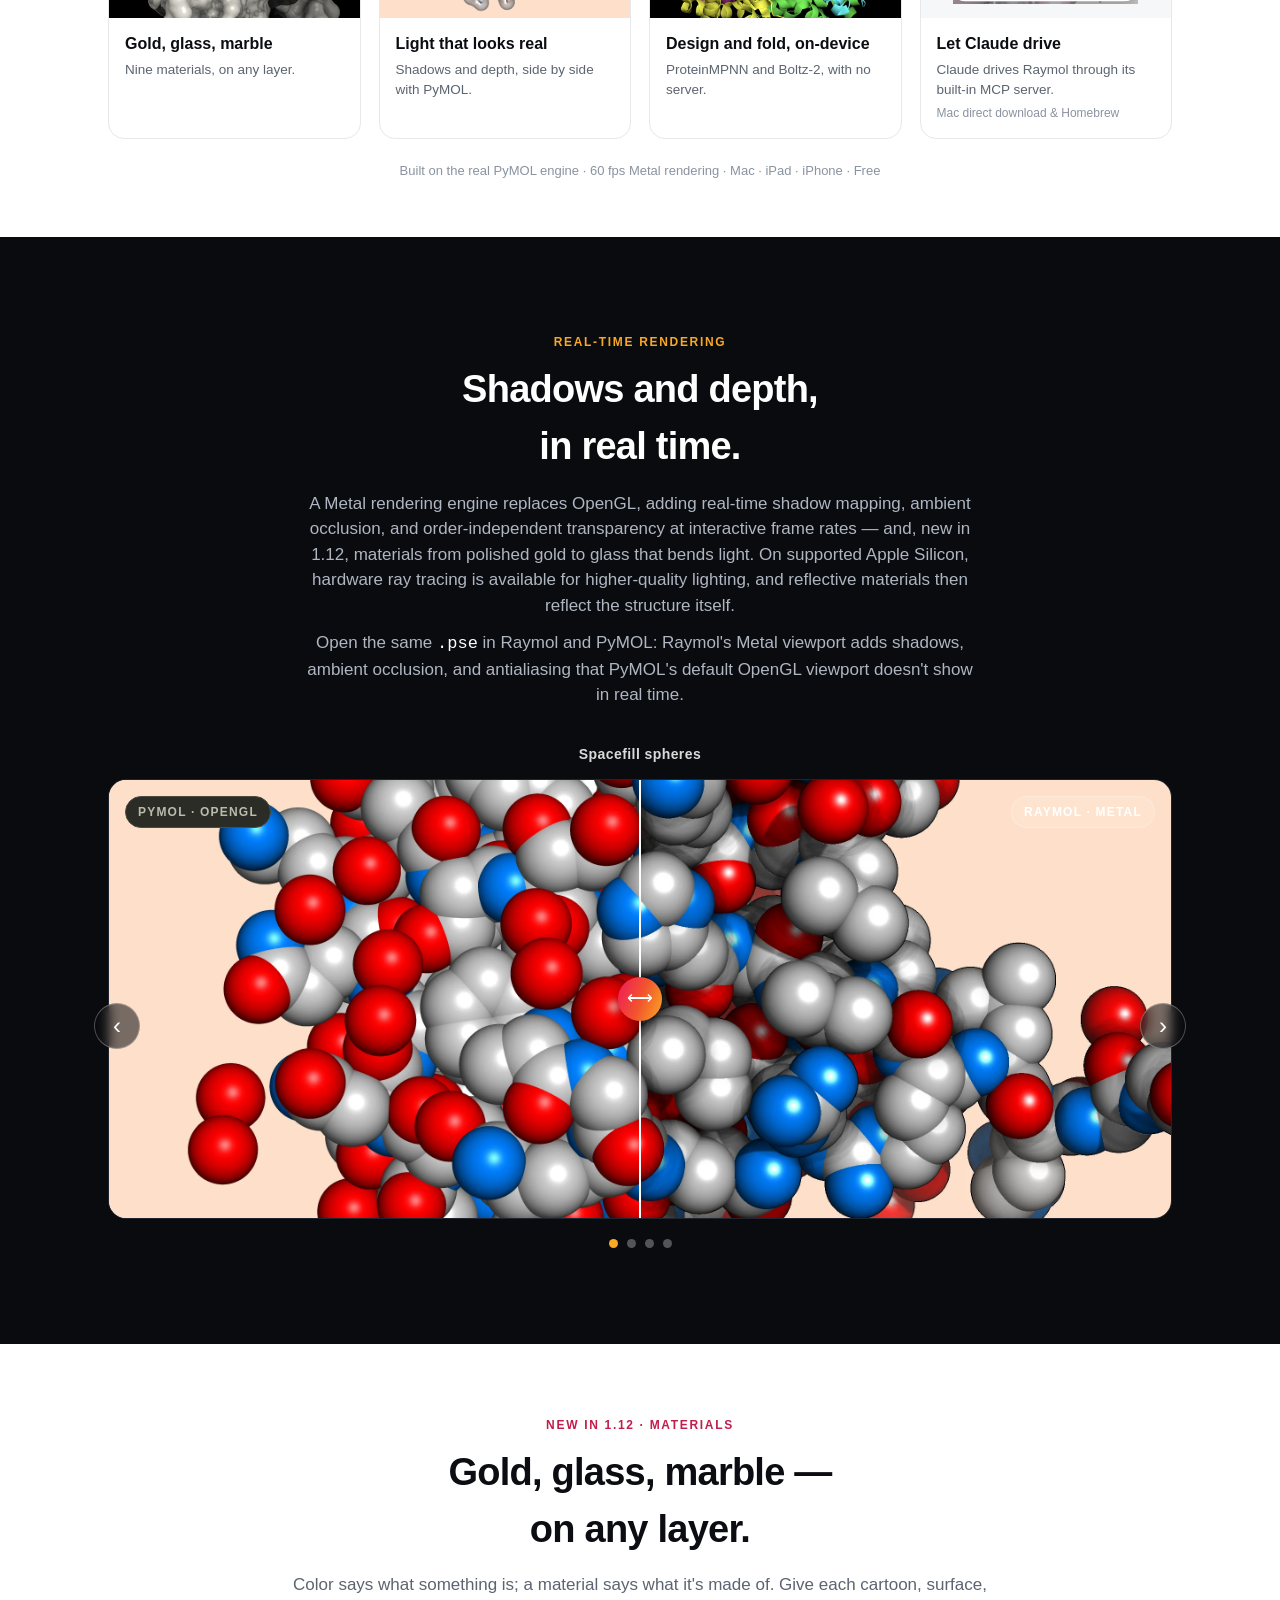
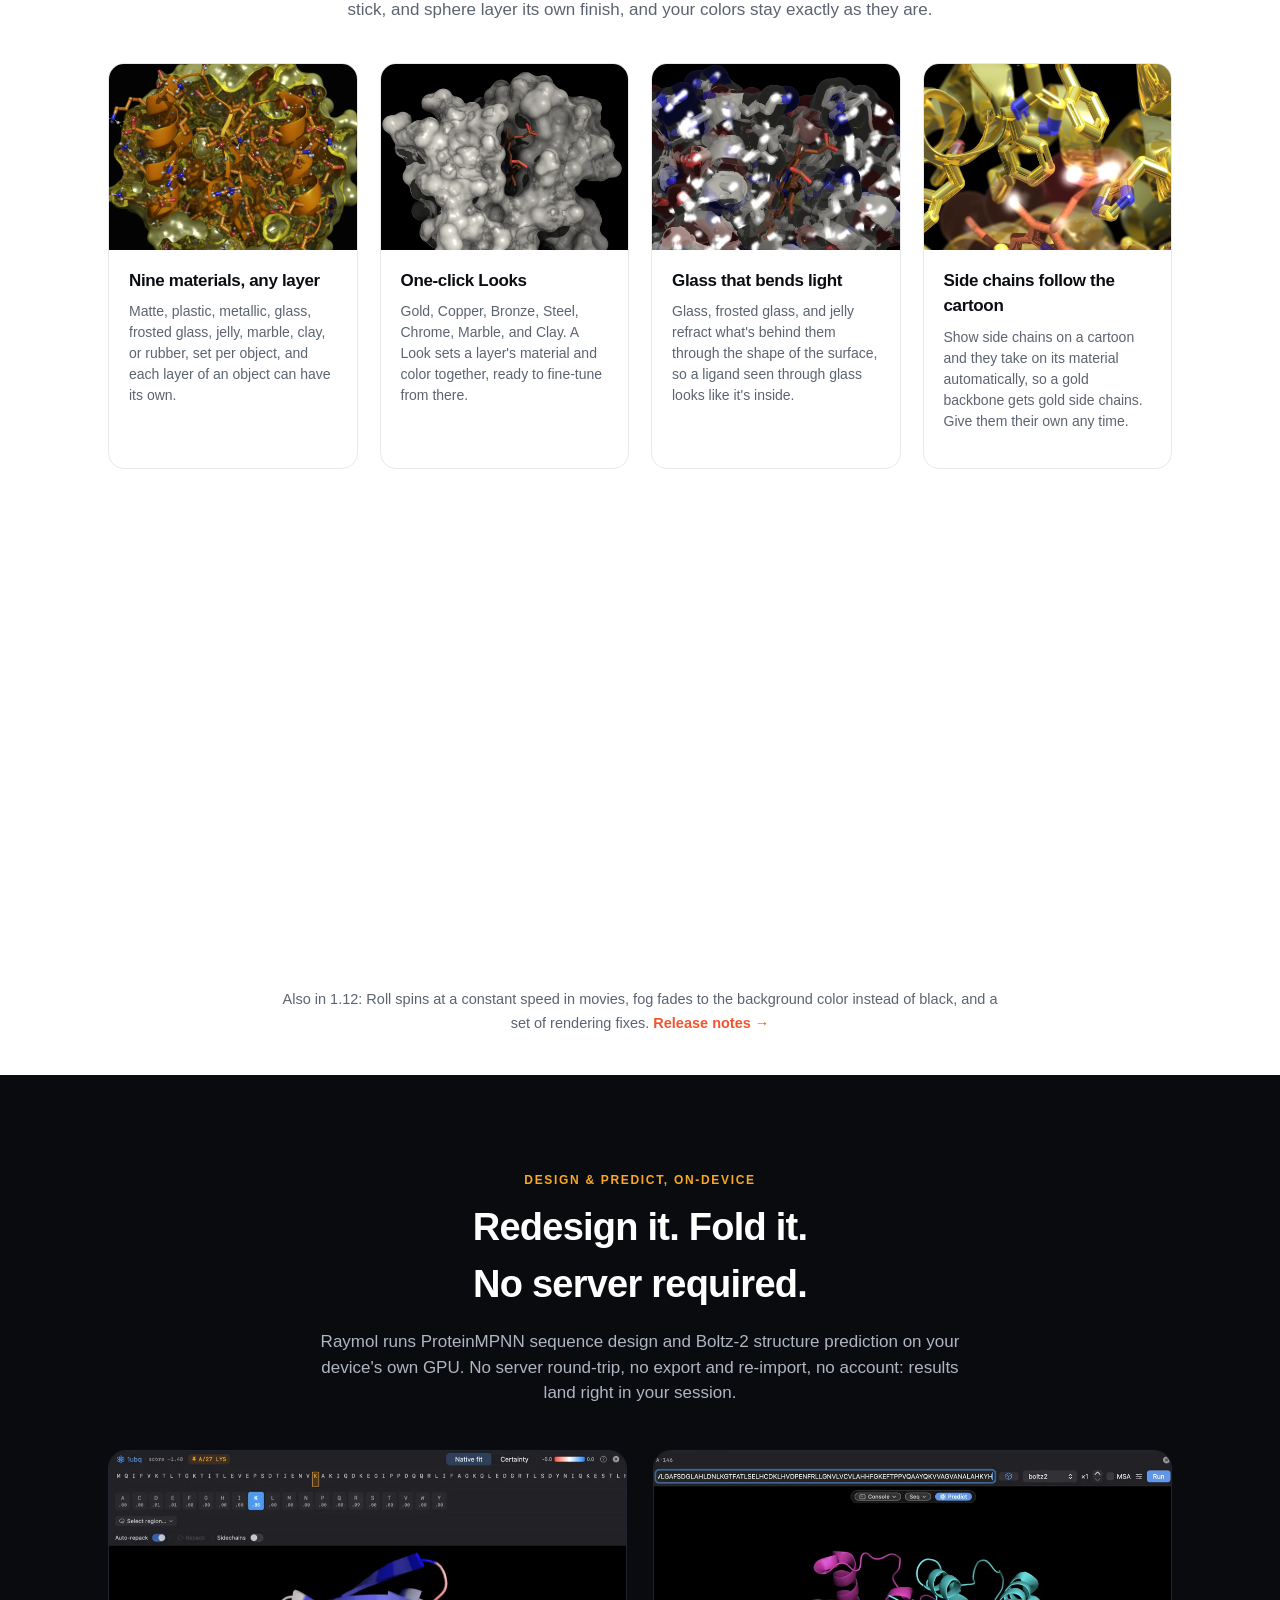
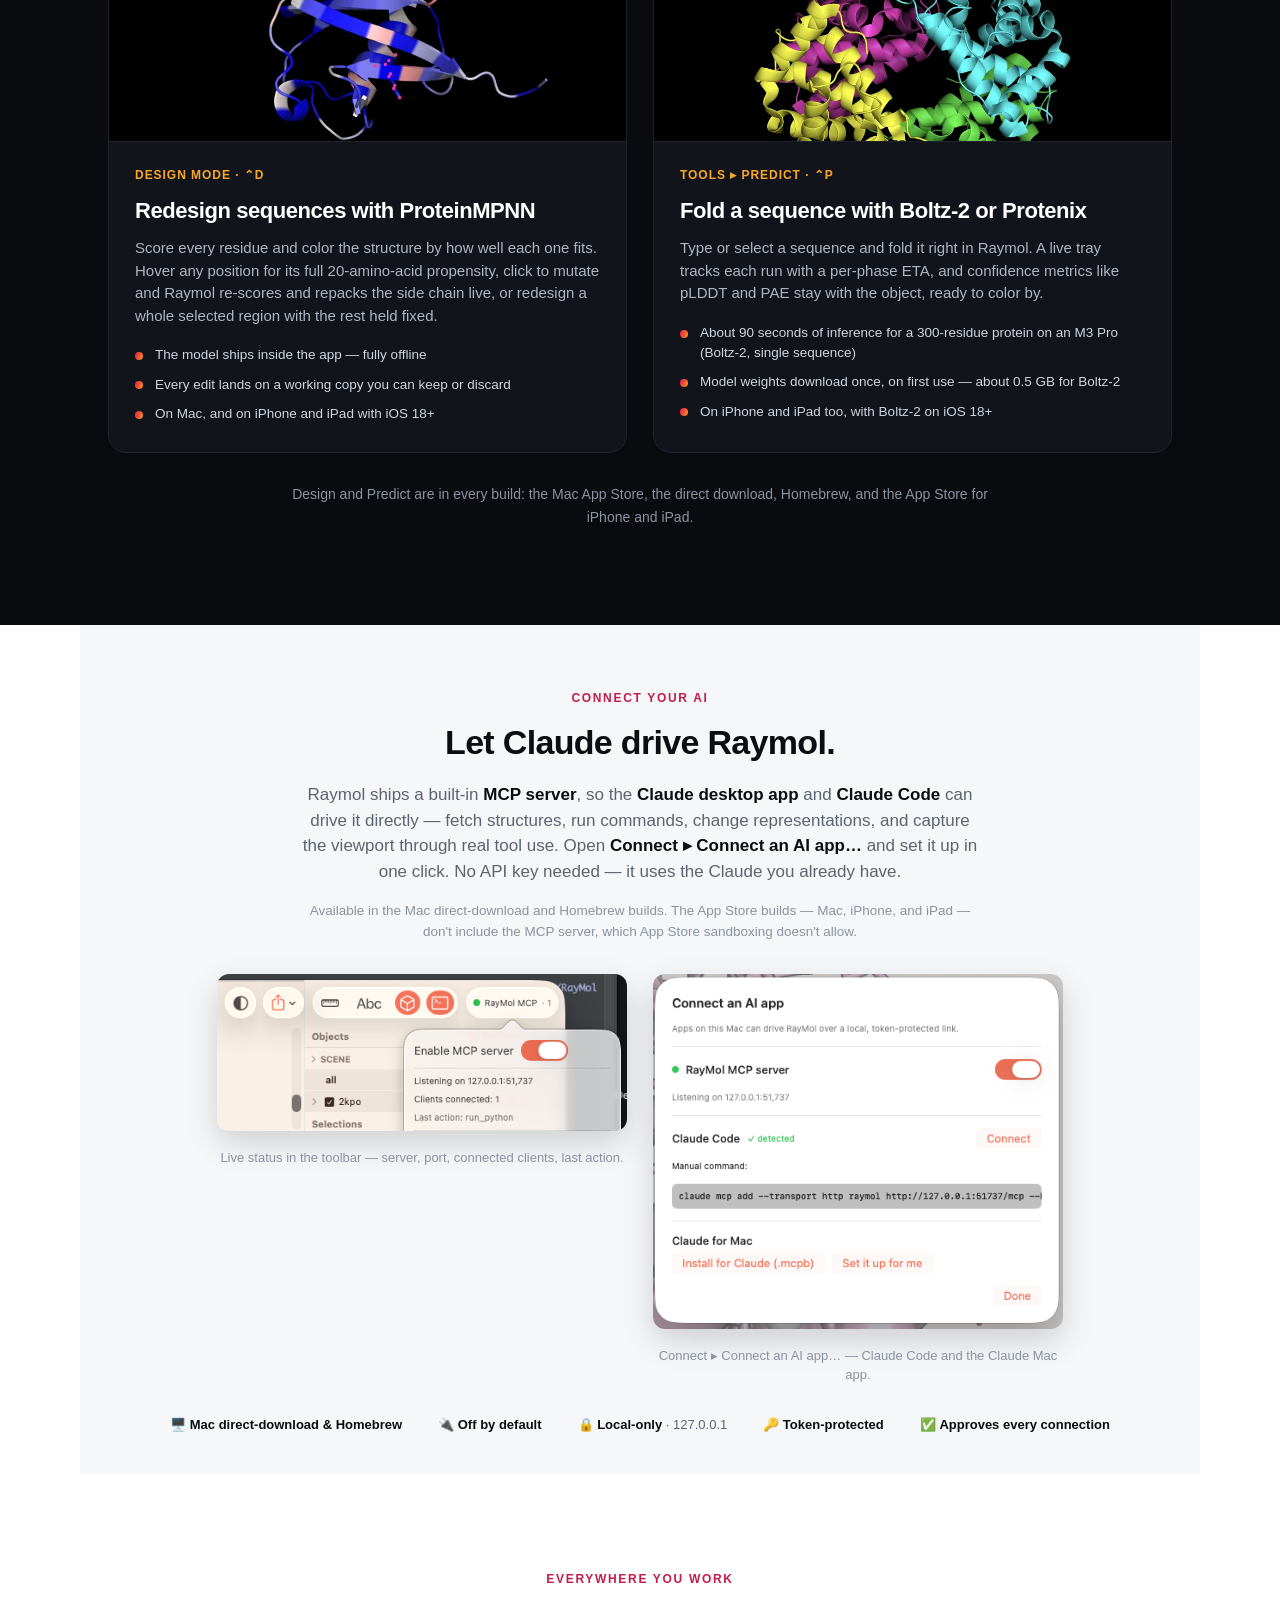
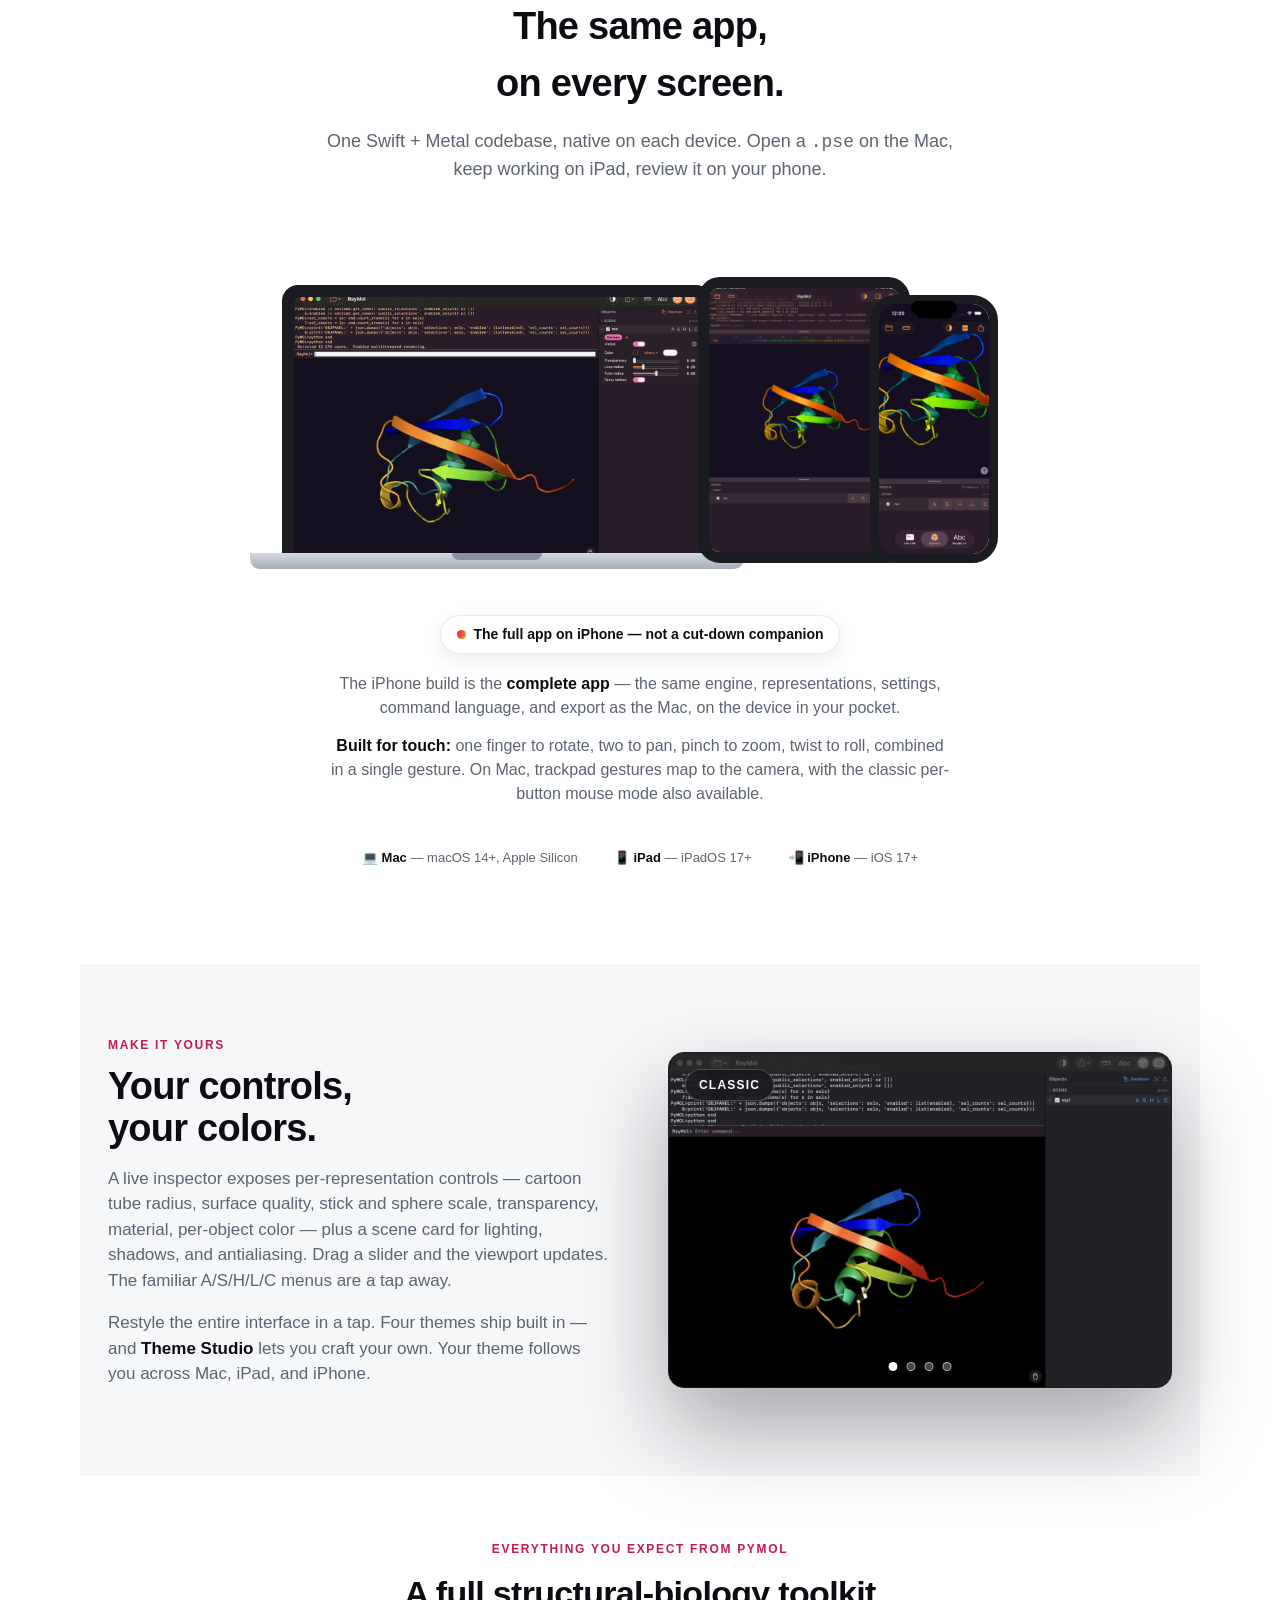
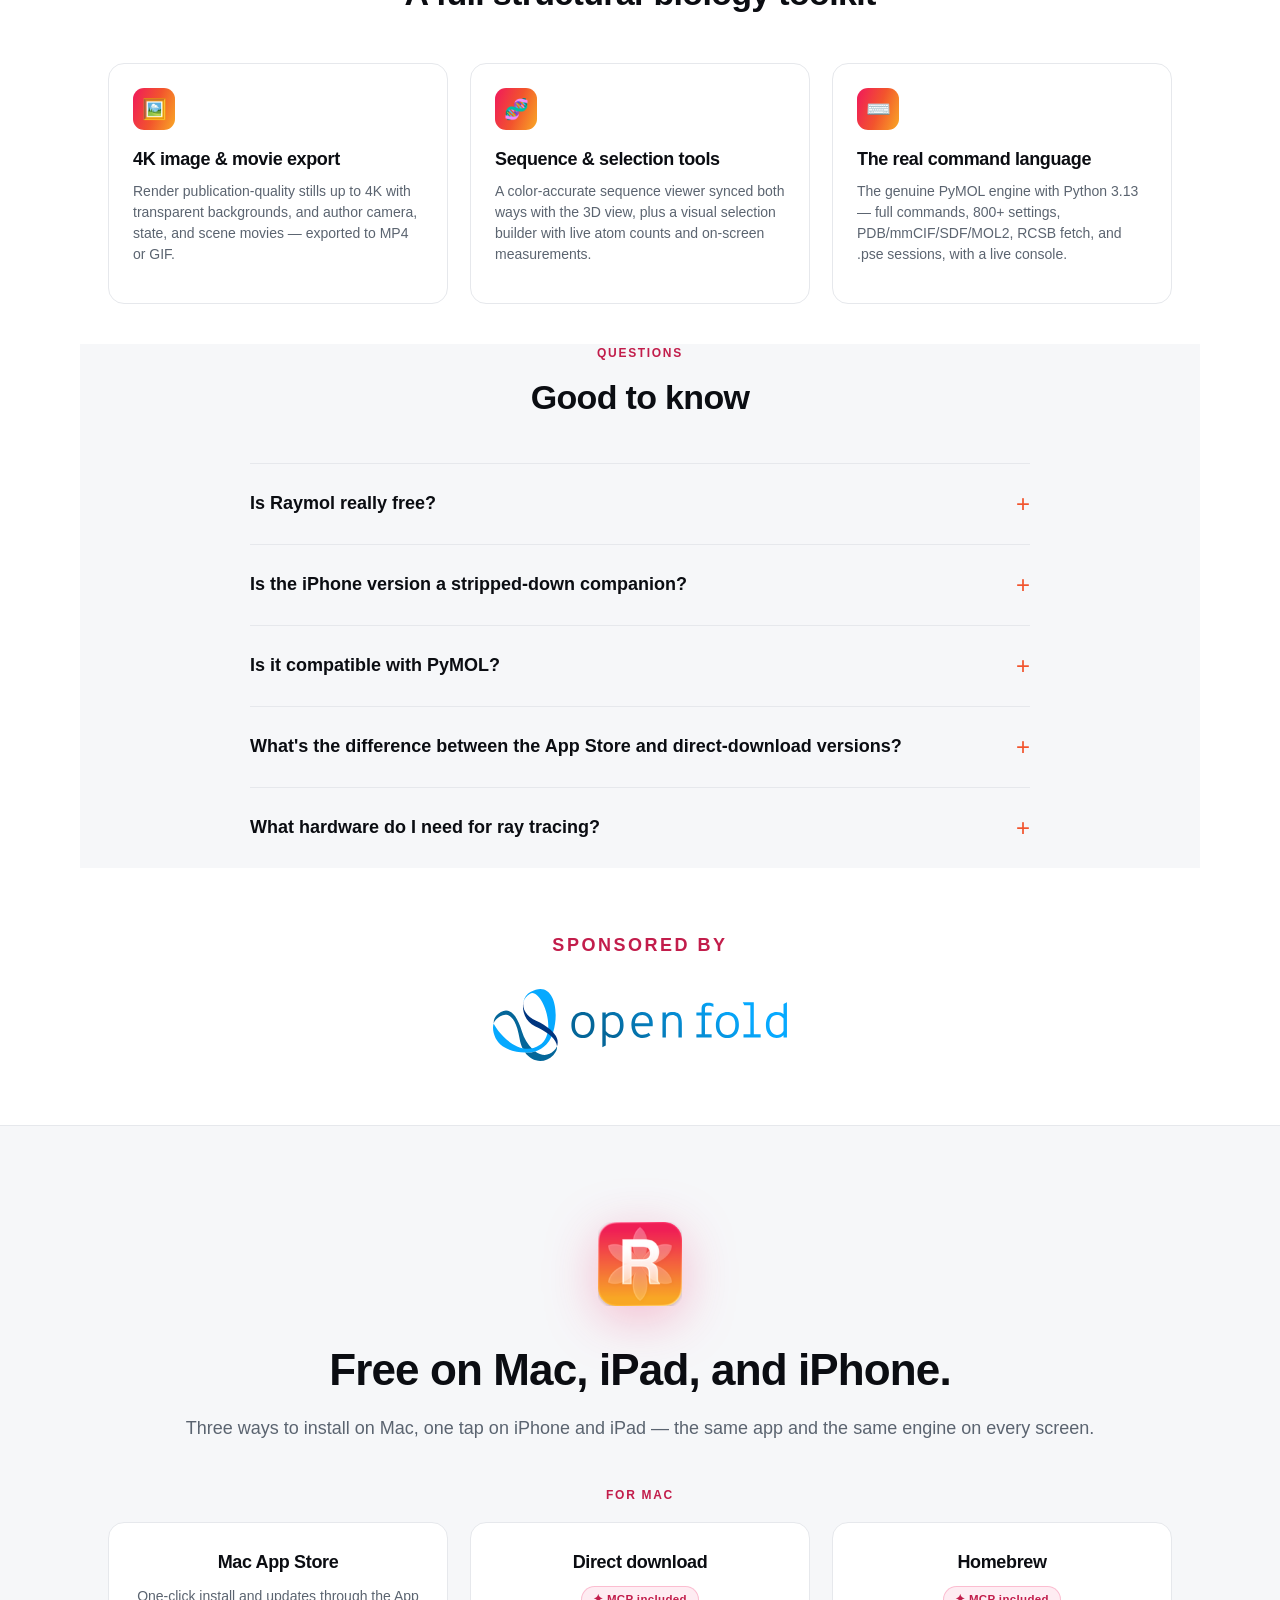
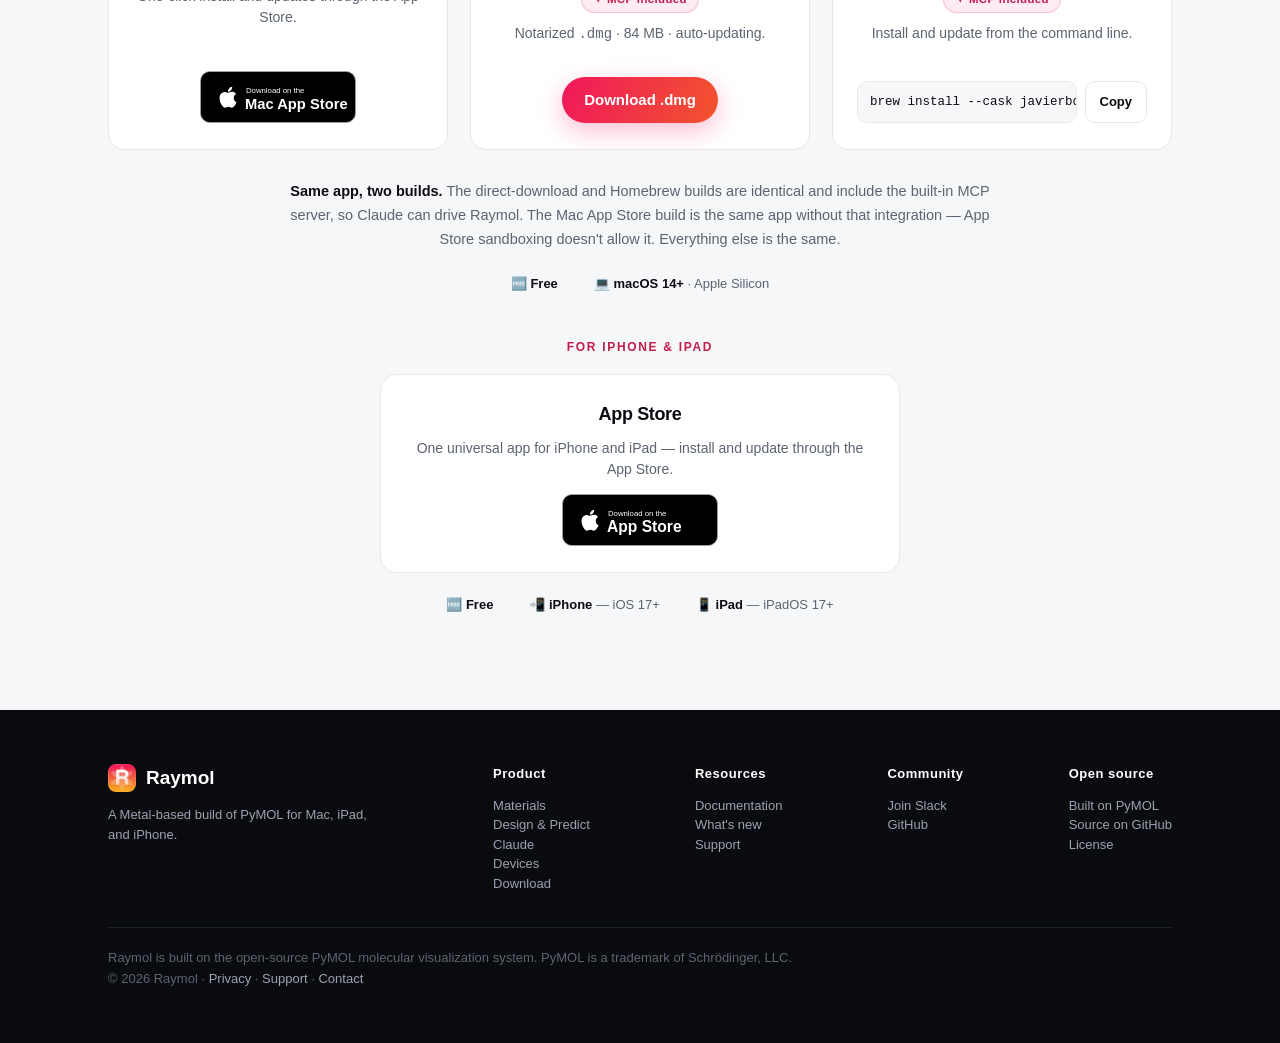
==== commit 8ba370c5: "Rename nav Wiki link to Documentation Co-Authored-By: Claude Sonnet 5.5 <noreply@anthropic.com>" ====
--- a/index.html
+++ b/index.html
@@ -125,7 +125,7 @@
 <nav aria-label="Primary"><div class="wrap">
   <div class="brand"><img class="ico" src="assets/raymol-app-icon.png?v=2" alt="Raymol"> Raymol</div>
   <div class="links" id="nav-links">
-    <a href="#materials">Materials</a><a href="#design-predict">Design &amp; Predict</a><a href="#ai-connect">Claude</a><a href="#devices">Devices</a><a href="#faq">FAQ</a><a href="/support">Support</a><a href="https://github.com/javierbq/RayMol/tree/master/docs/src/content/docs">Wiki</a><a href="/community">Community</a>
+    <a href="#materials">Materials</a><a href="#design-predict">Design &amp; Predict</a><a href="#ai-connect">Claude</a><a href="#devices">Devices</a><a href="#faq">FAQ</a><a href="/support">Support</a><a href="https://javierbq.github.io/RayMol/">Documentation</a><a href="/community">Community</a>
   </div>
   <button class="nav-toggle" aria-label="Menu" aria-expanded="false" aria-controls="nav-links">
     <span></span><span></span><span></span>
@@ -548,7 +548,7 @@
     </div>
     <div><h4>Product</h4><a href="#materials">Materials</a><br><a href="#design-predict">Design &amp; Predict</a><br><a href="#ai-connect">Claude</a><br><a href="#devices">Devices</a><br><a href="#download">Download</a></div>
     <!-- launch: point these at real destinations when they exist (docs, support, repo, license) -->
-    <div><h4>Resources</h4><a href="https://github.com/javierbq/RayMol/tree/master/docs/src/content/docs">Documentation</a><br><a href="https://github.com/javierbq/RayMol/releases/tag/v1.12.0">What's new</a><br><a href="/support">Support</a></div>
+    <div><h4>Resources</h4><a href="https://javierbq.github.io/RayMol/">Documentation</a><br><a href="https://github.com/javierbq/RayMol/releases/tag/v1.12.0">What's new</a><br><a href="/support">Support</a></div>
     <div><h4>Community</h4><a href="/community">Join Slack</a><br><a href="https://github.com/javierbq/raymol">GitHub</a></div>
     <div><h4>Open source</h4><a href="https://github.com/schrodinger/pymol-open-source">Built on PyMOL</a><br><a href="https://github.com/javierbq/raymol">Source on GitHub</a><br>License</div>
   </div>
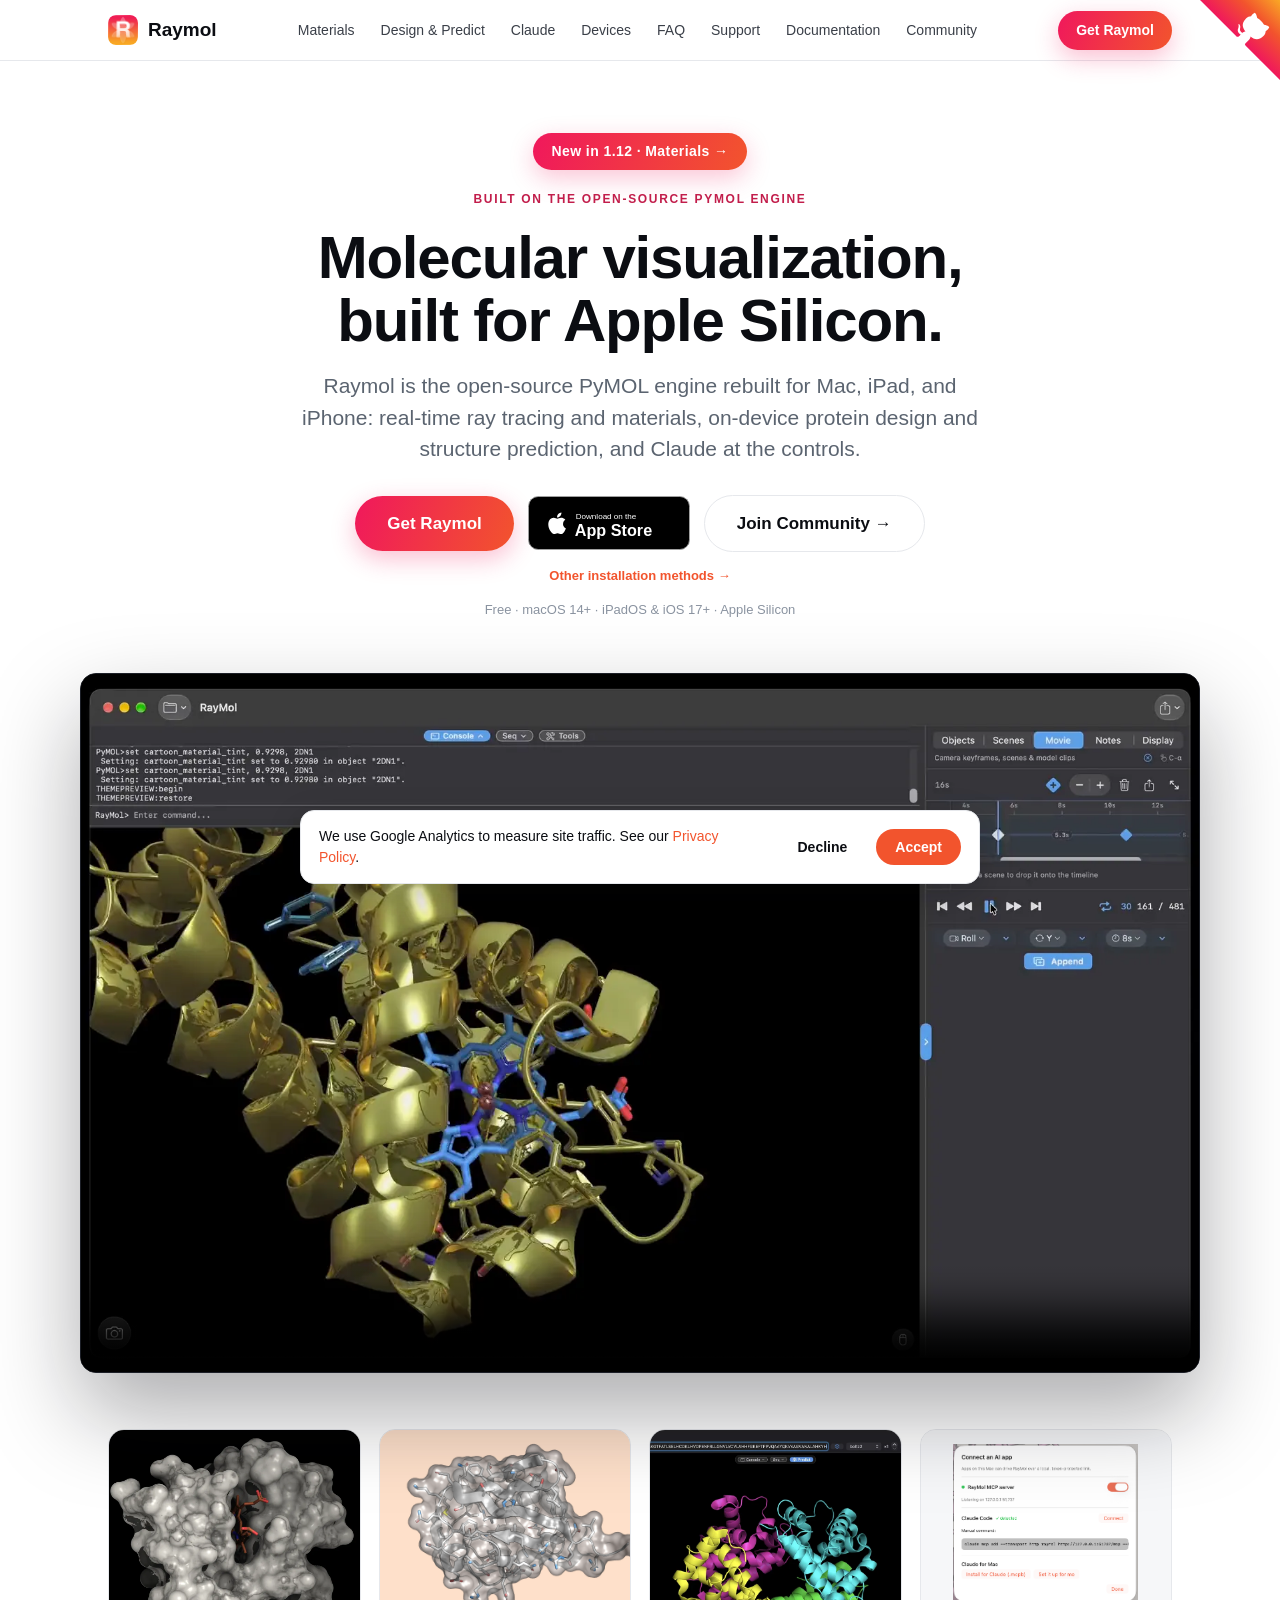
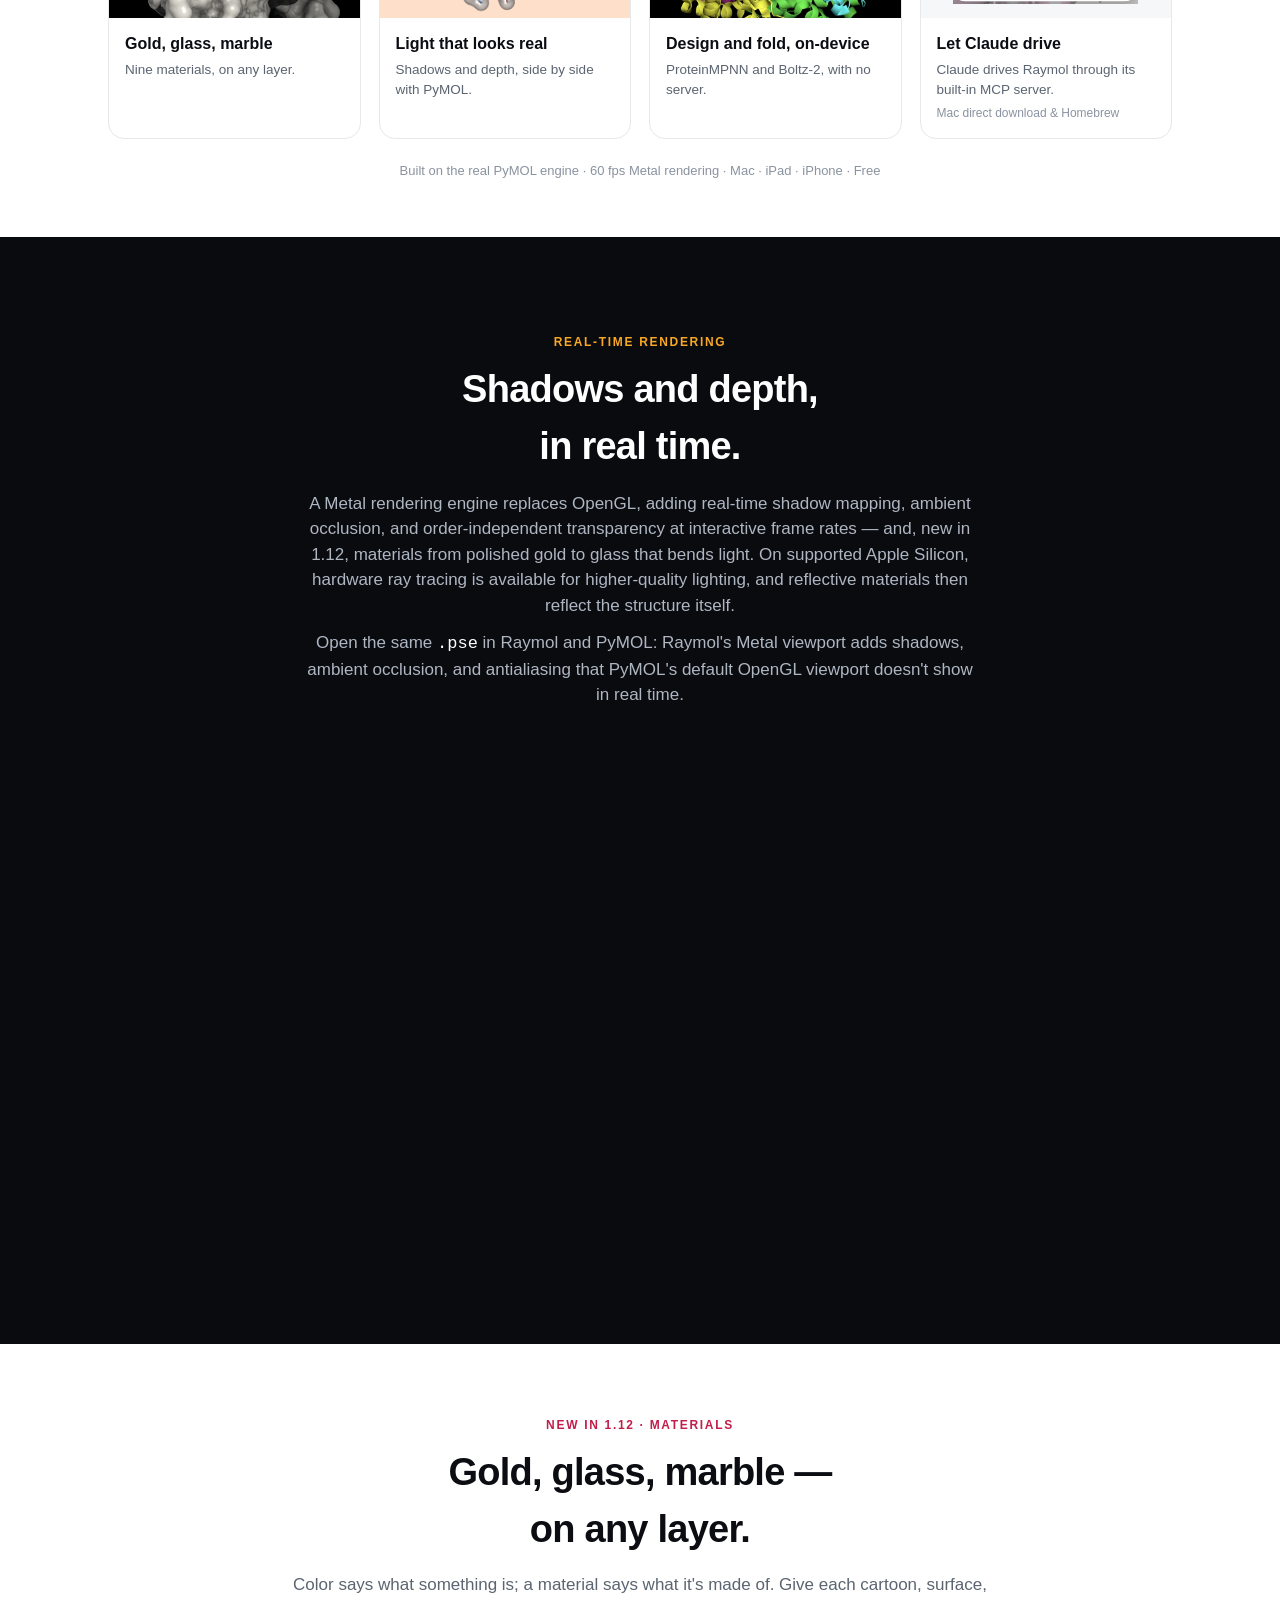
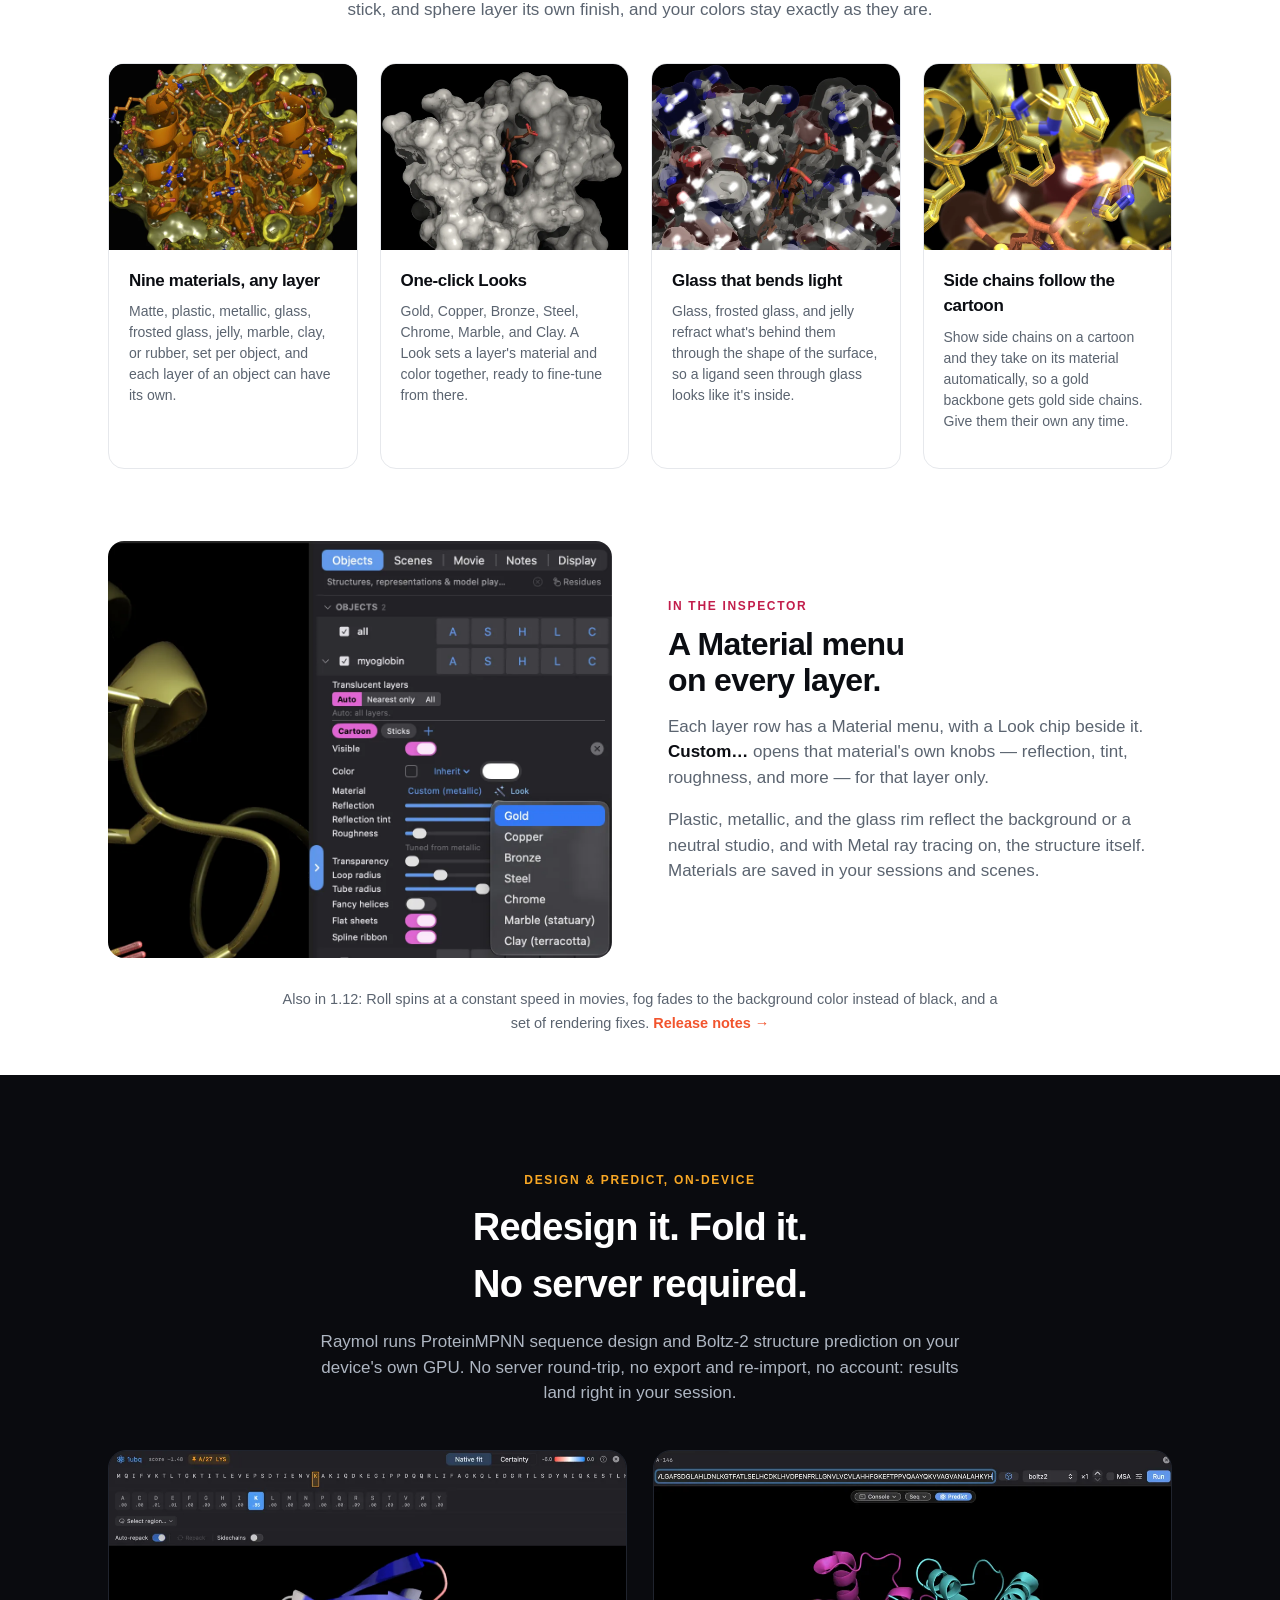
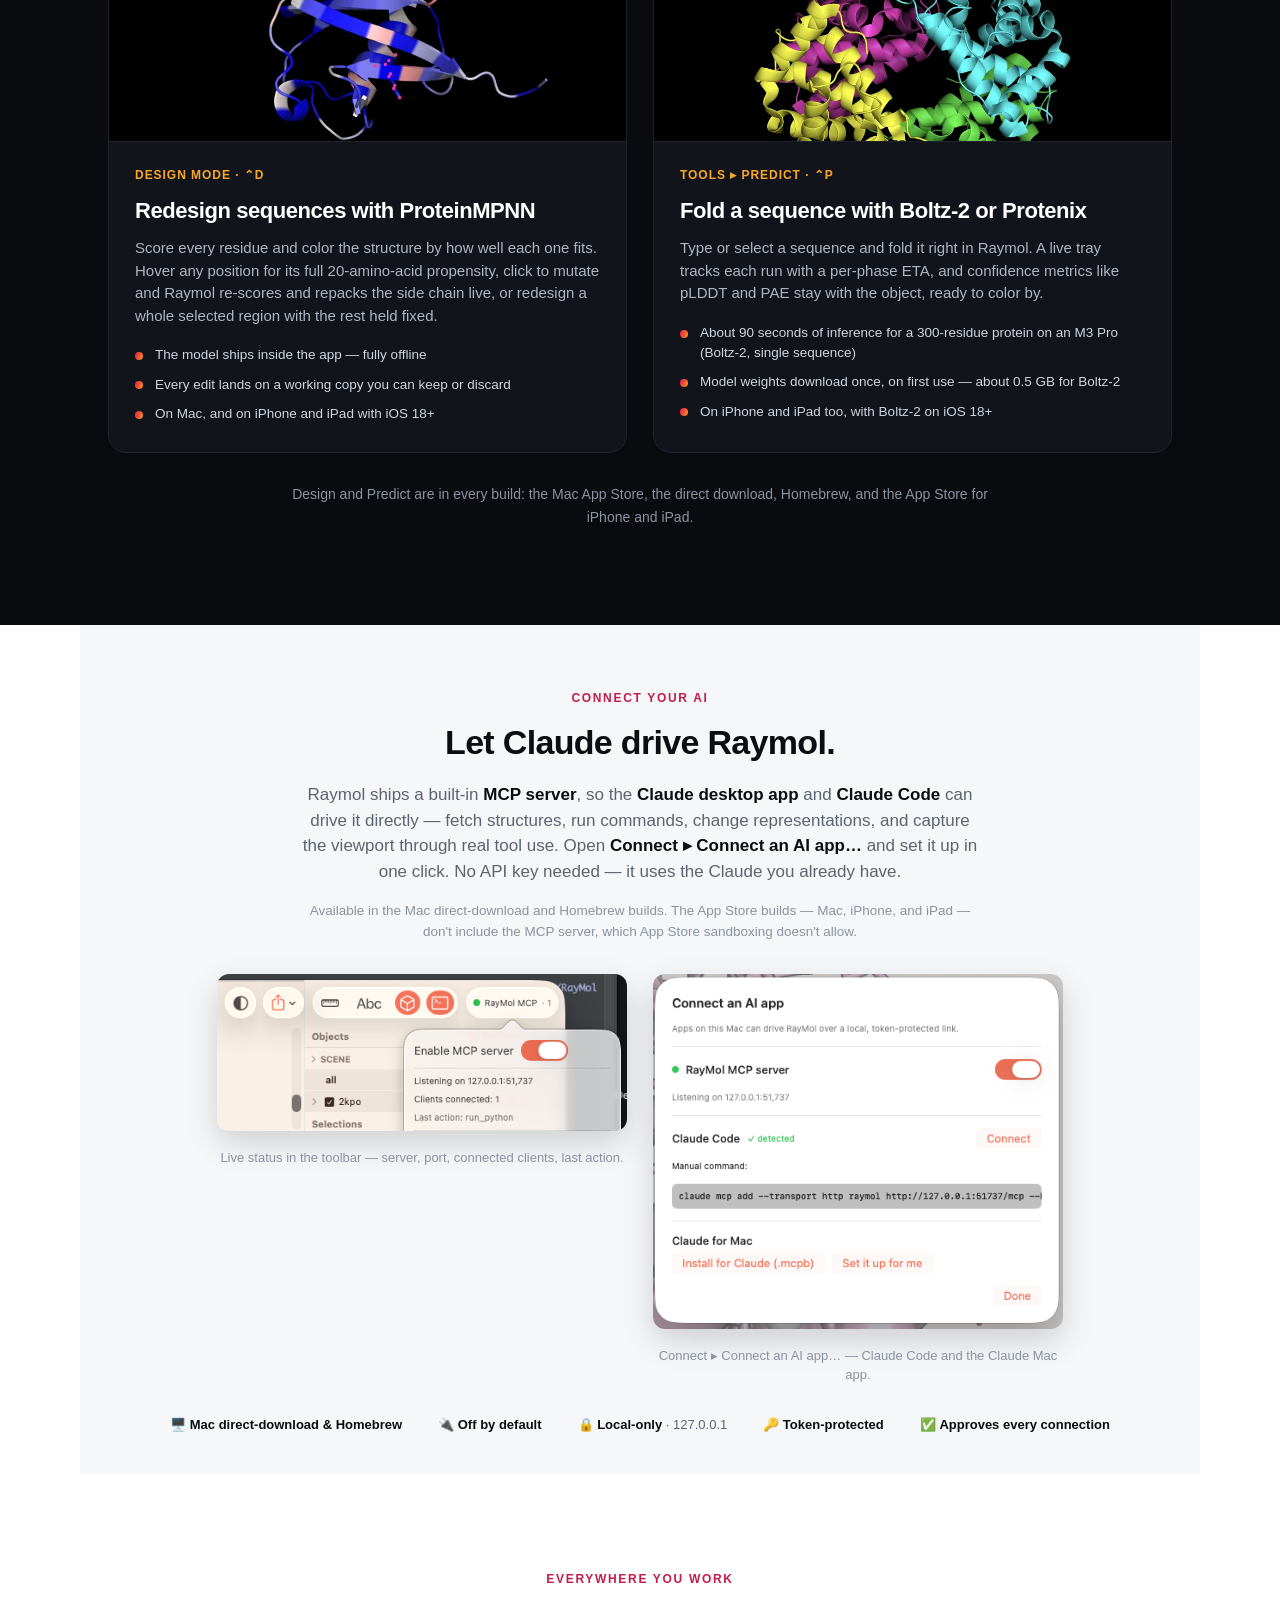
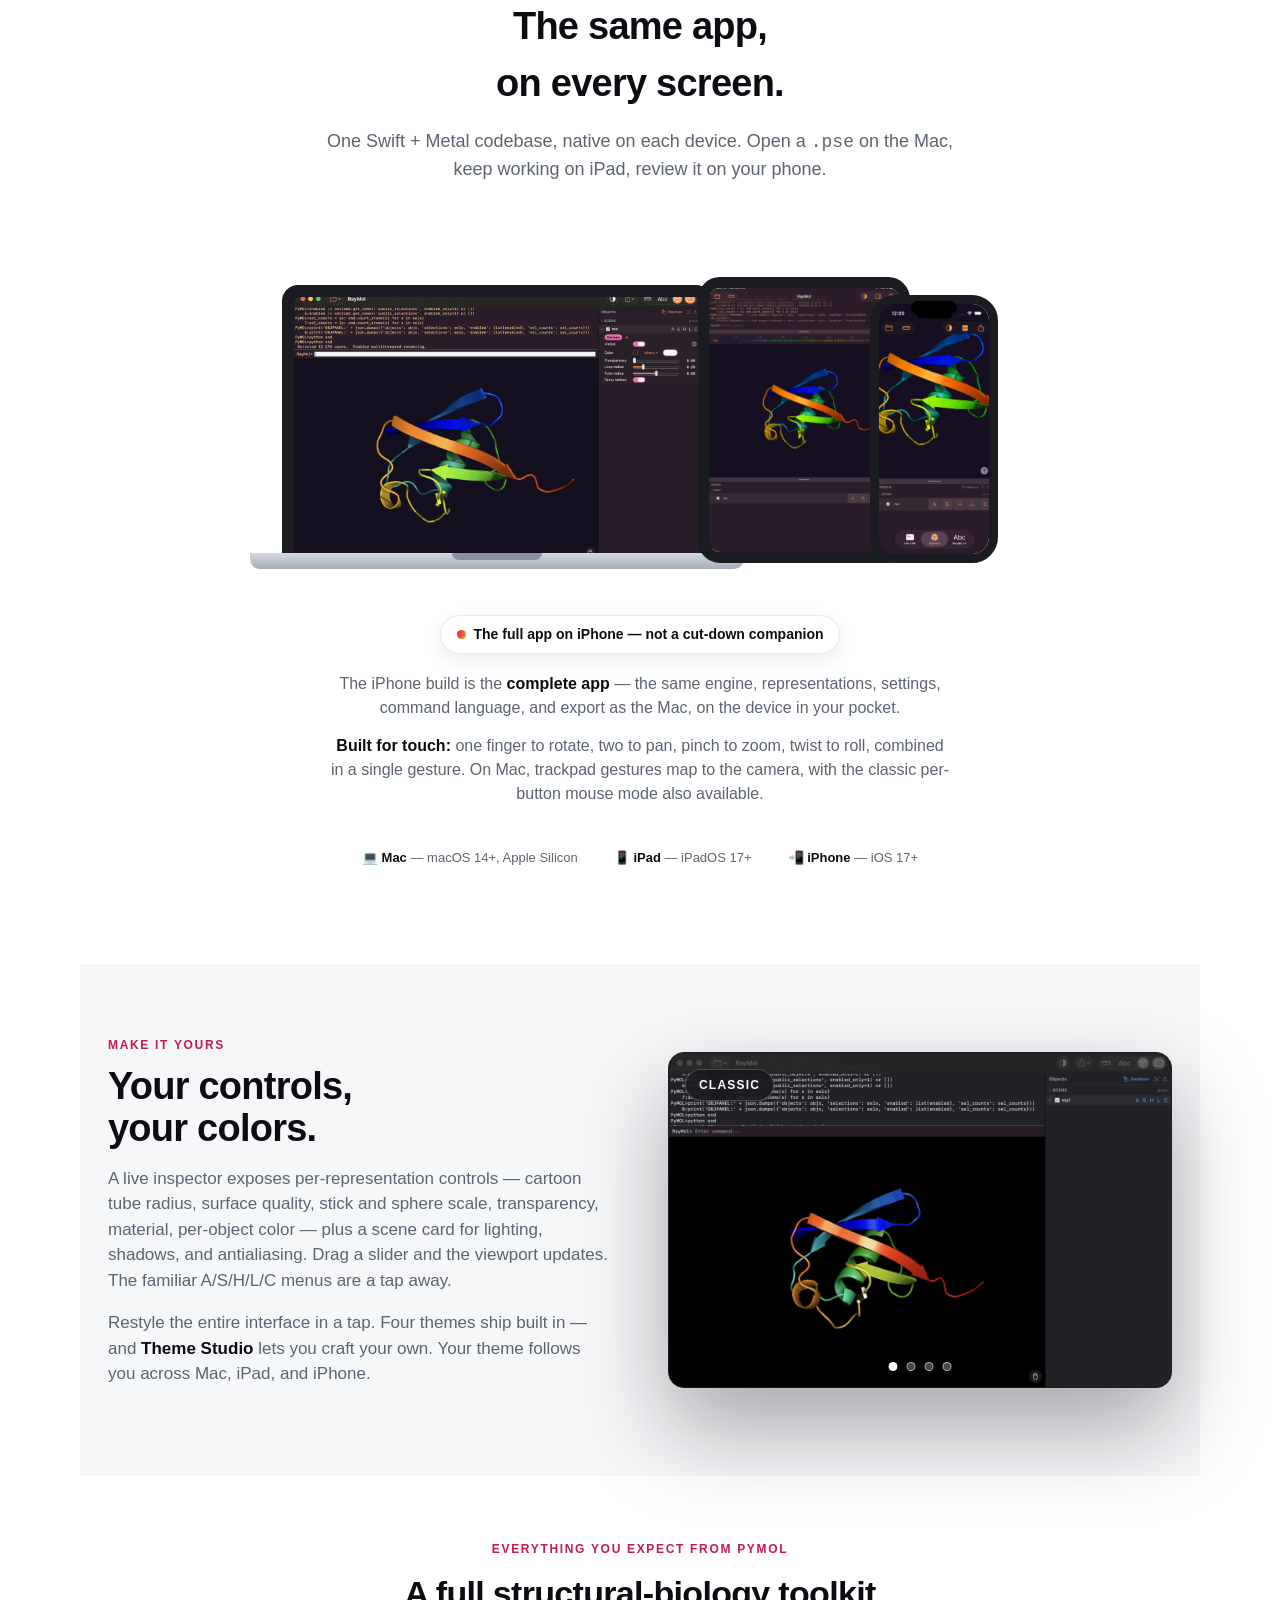
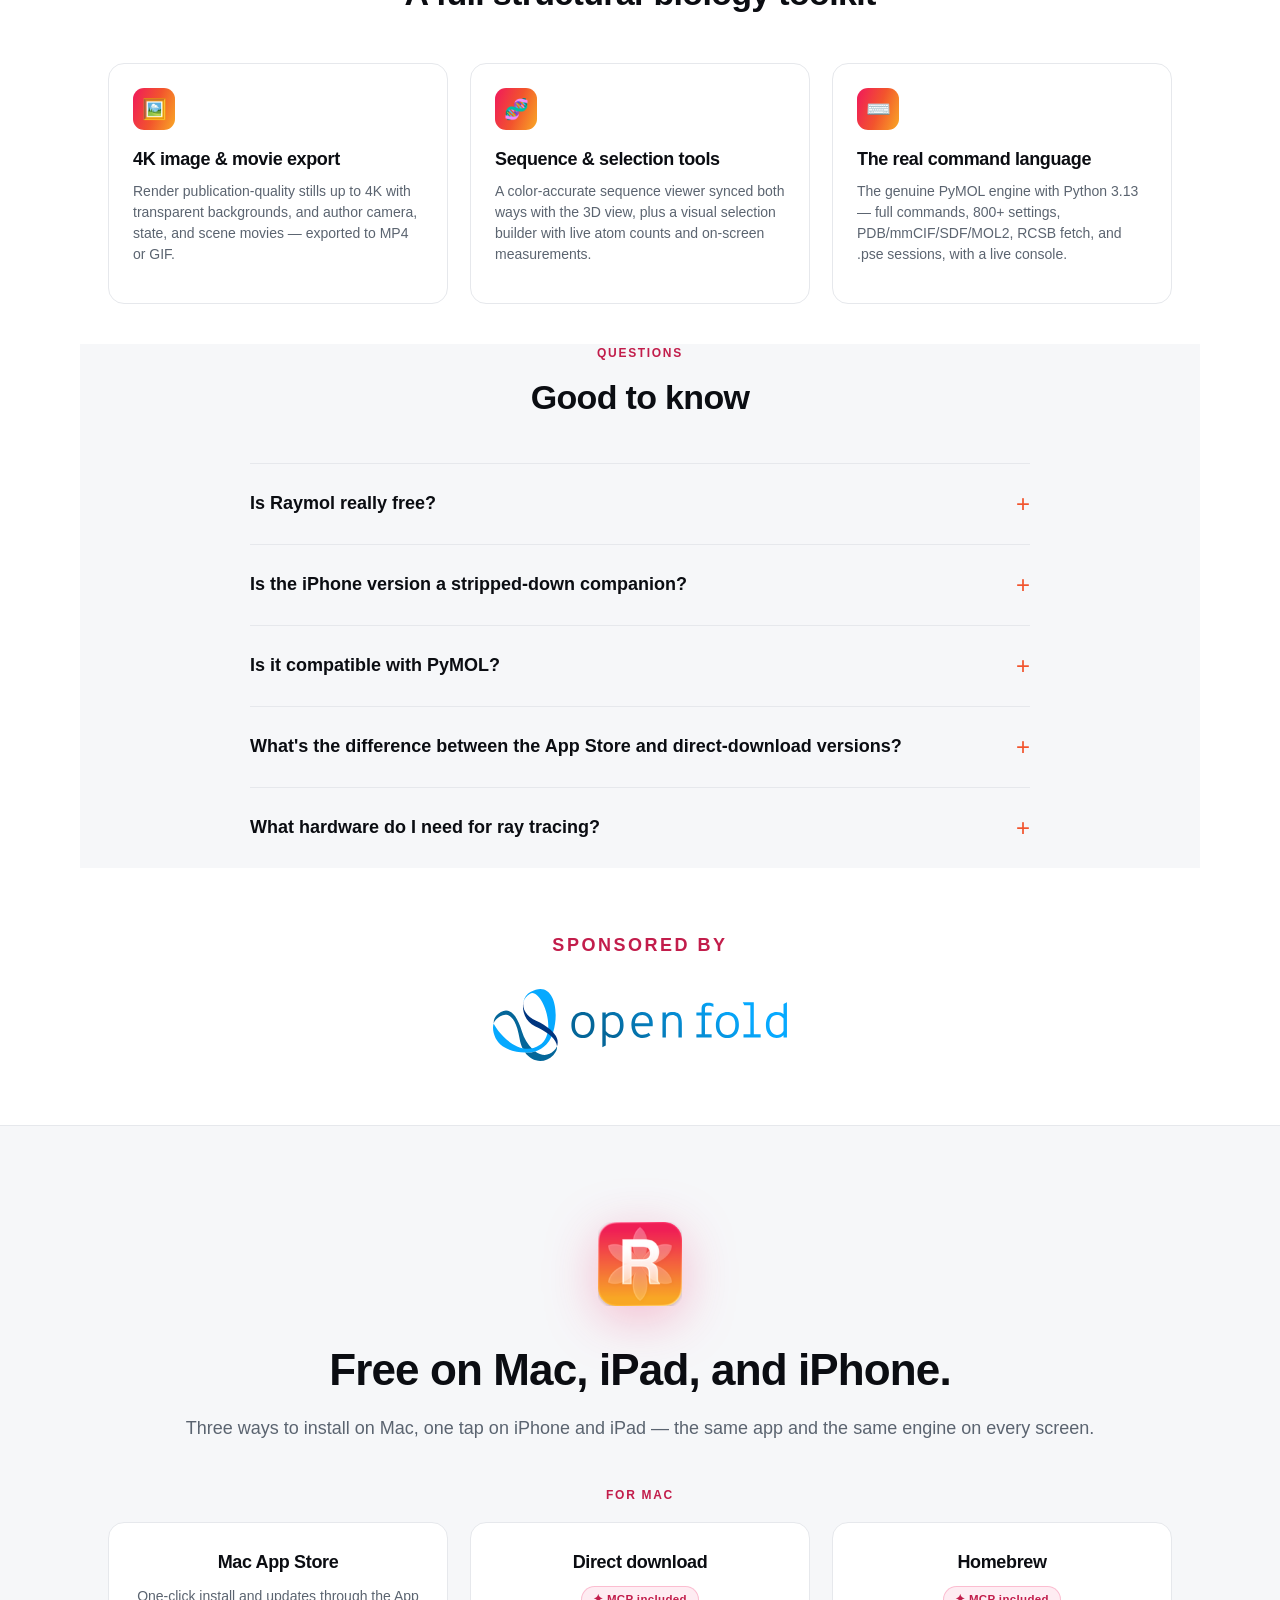
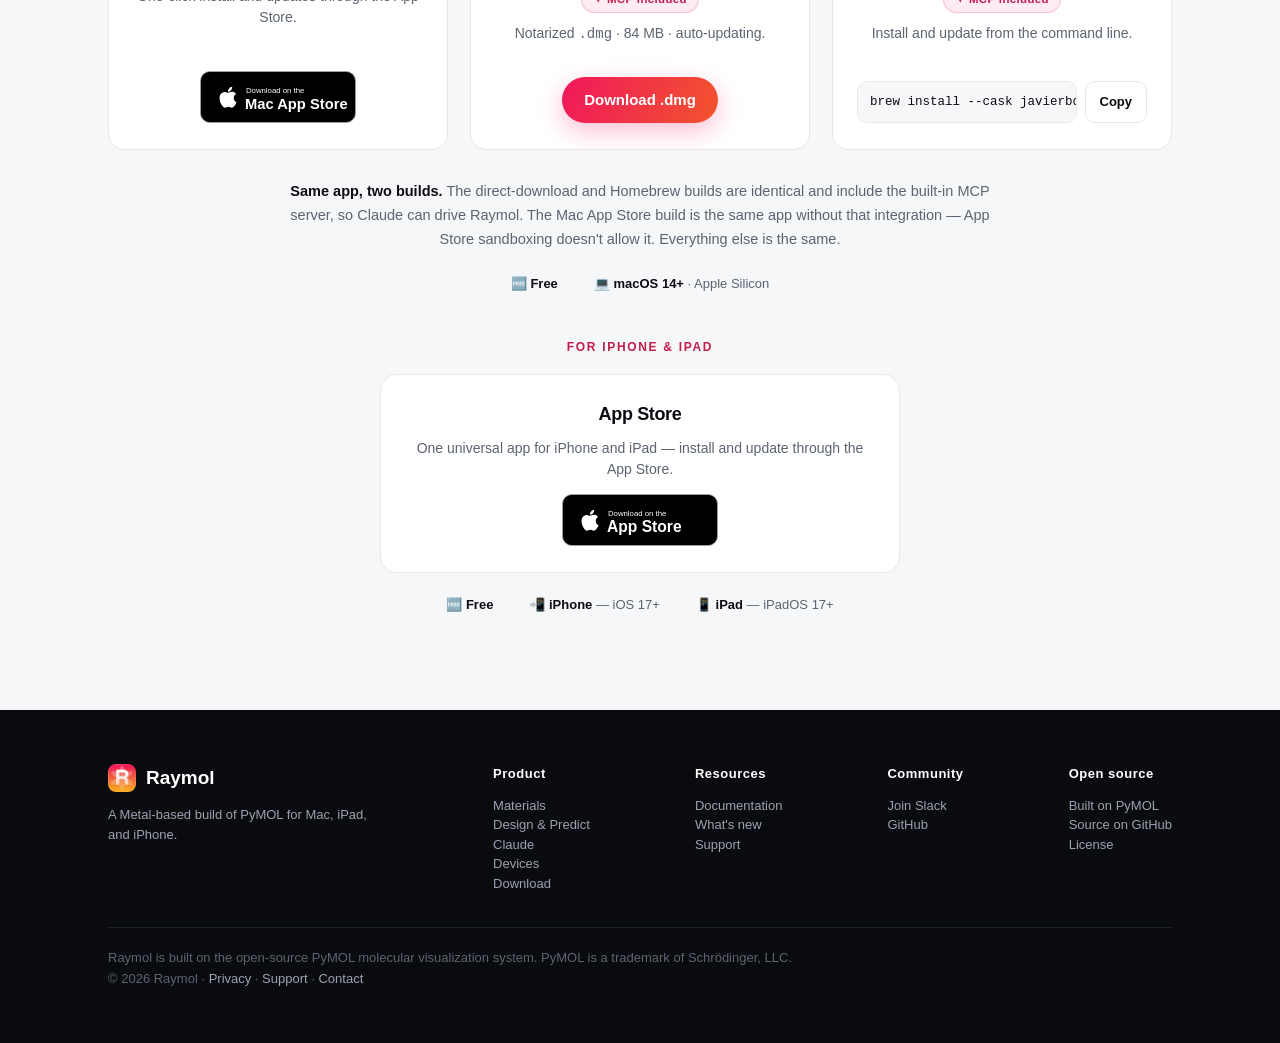
==== commit 00b4f1c7: "Point documentation links back to docs root Co-Authored-By: Claude Sonnet 5.5 <noreply@anthropic.com" ====
(no text change in the page or its own stylesheets)
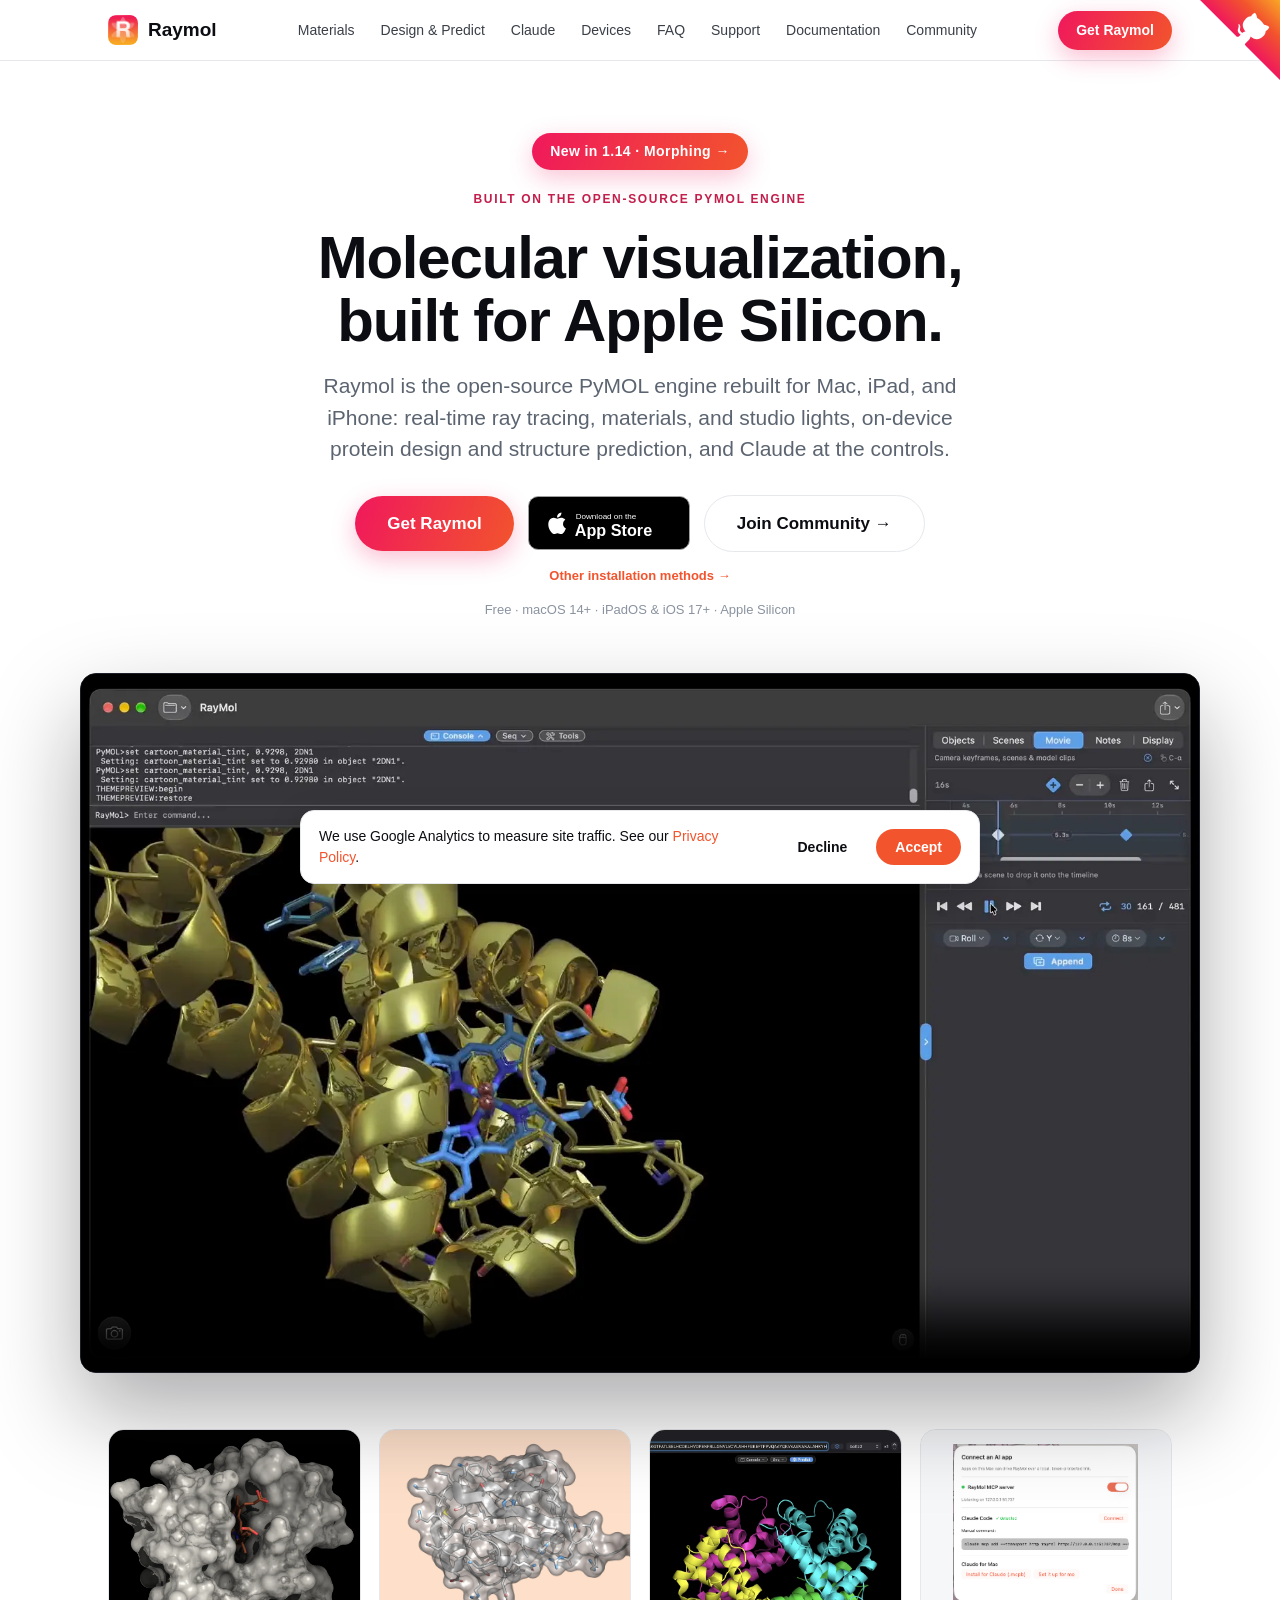
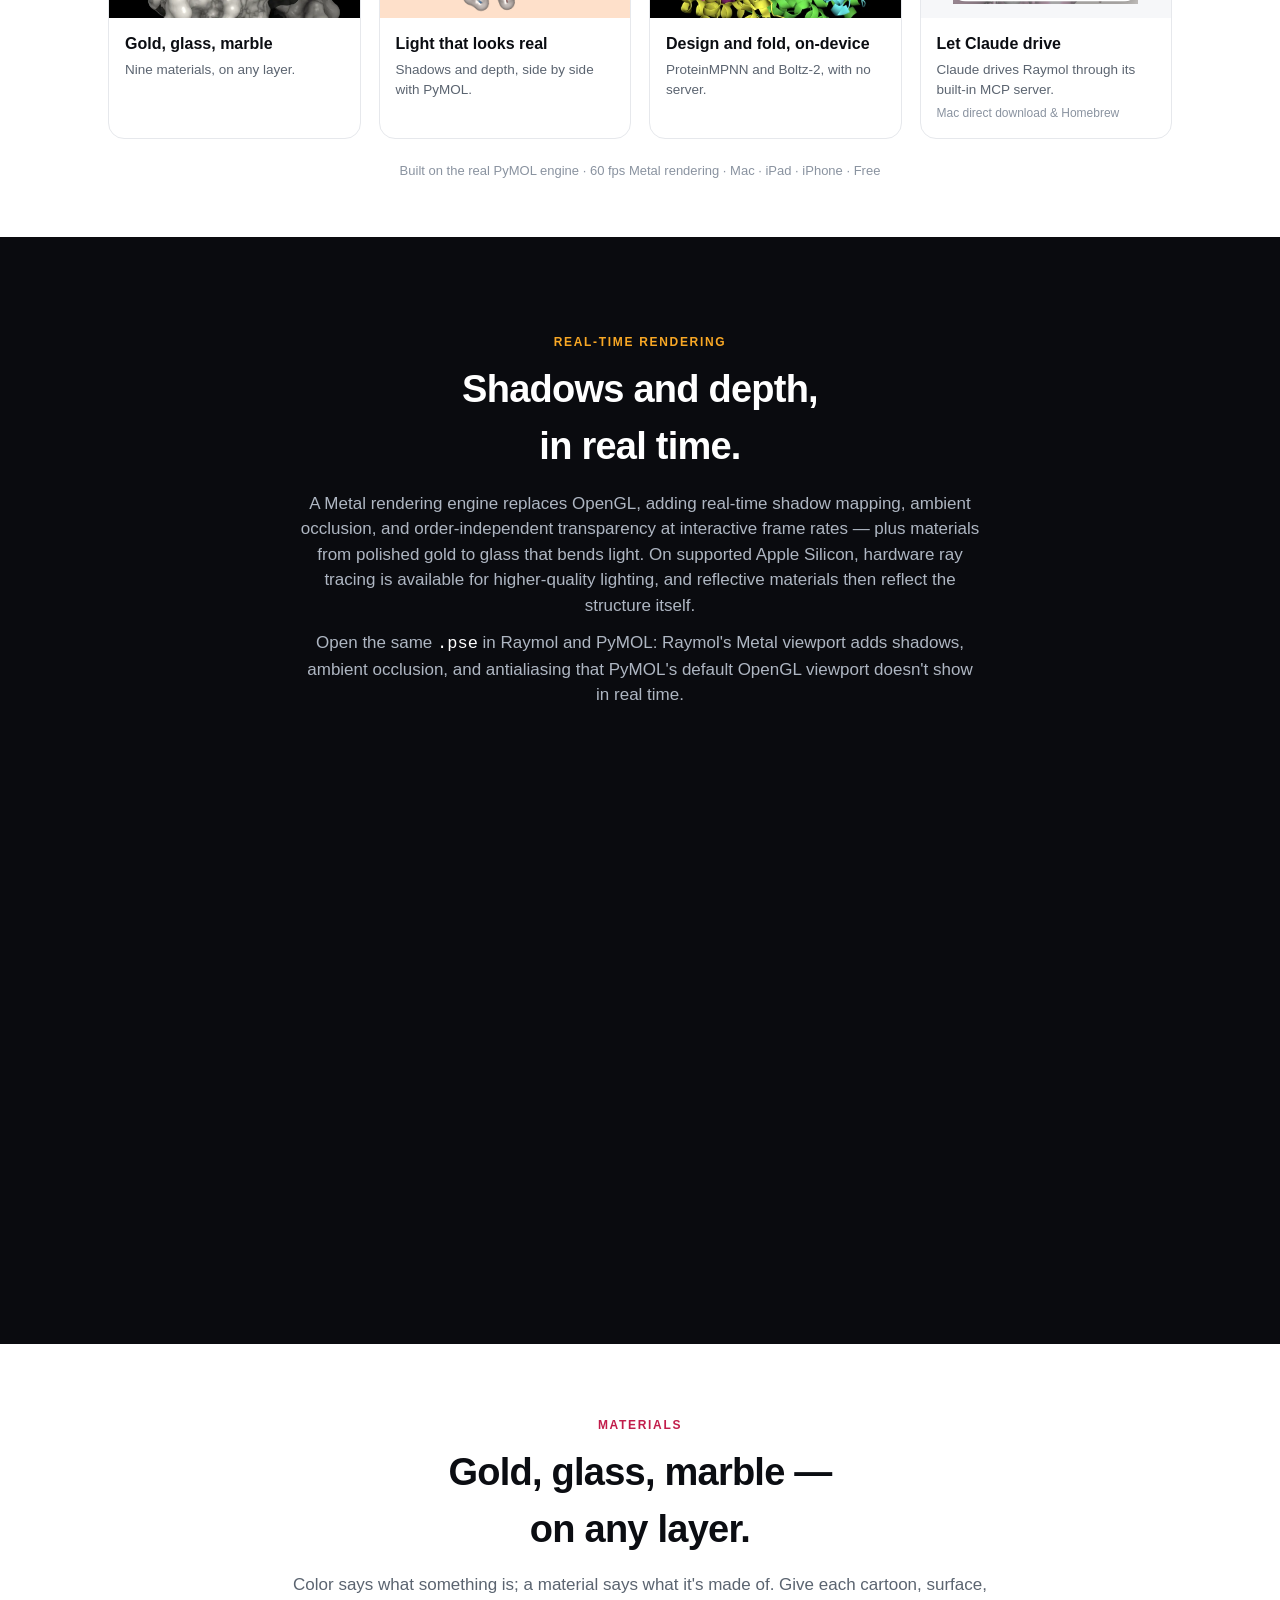
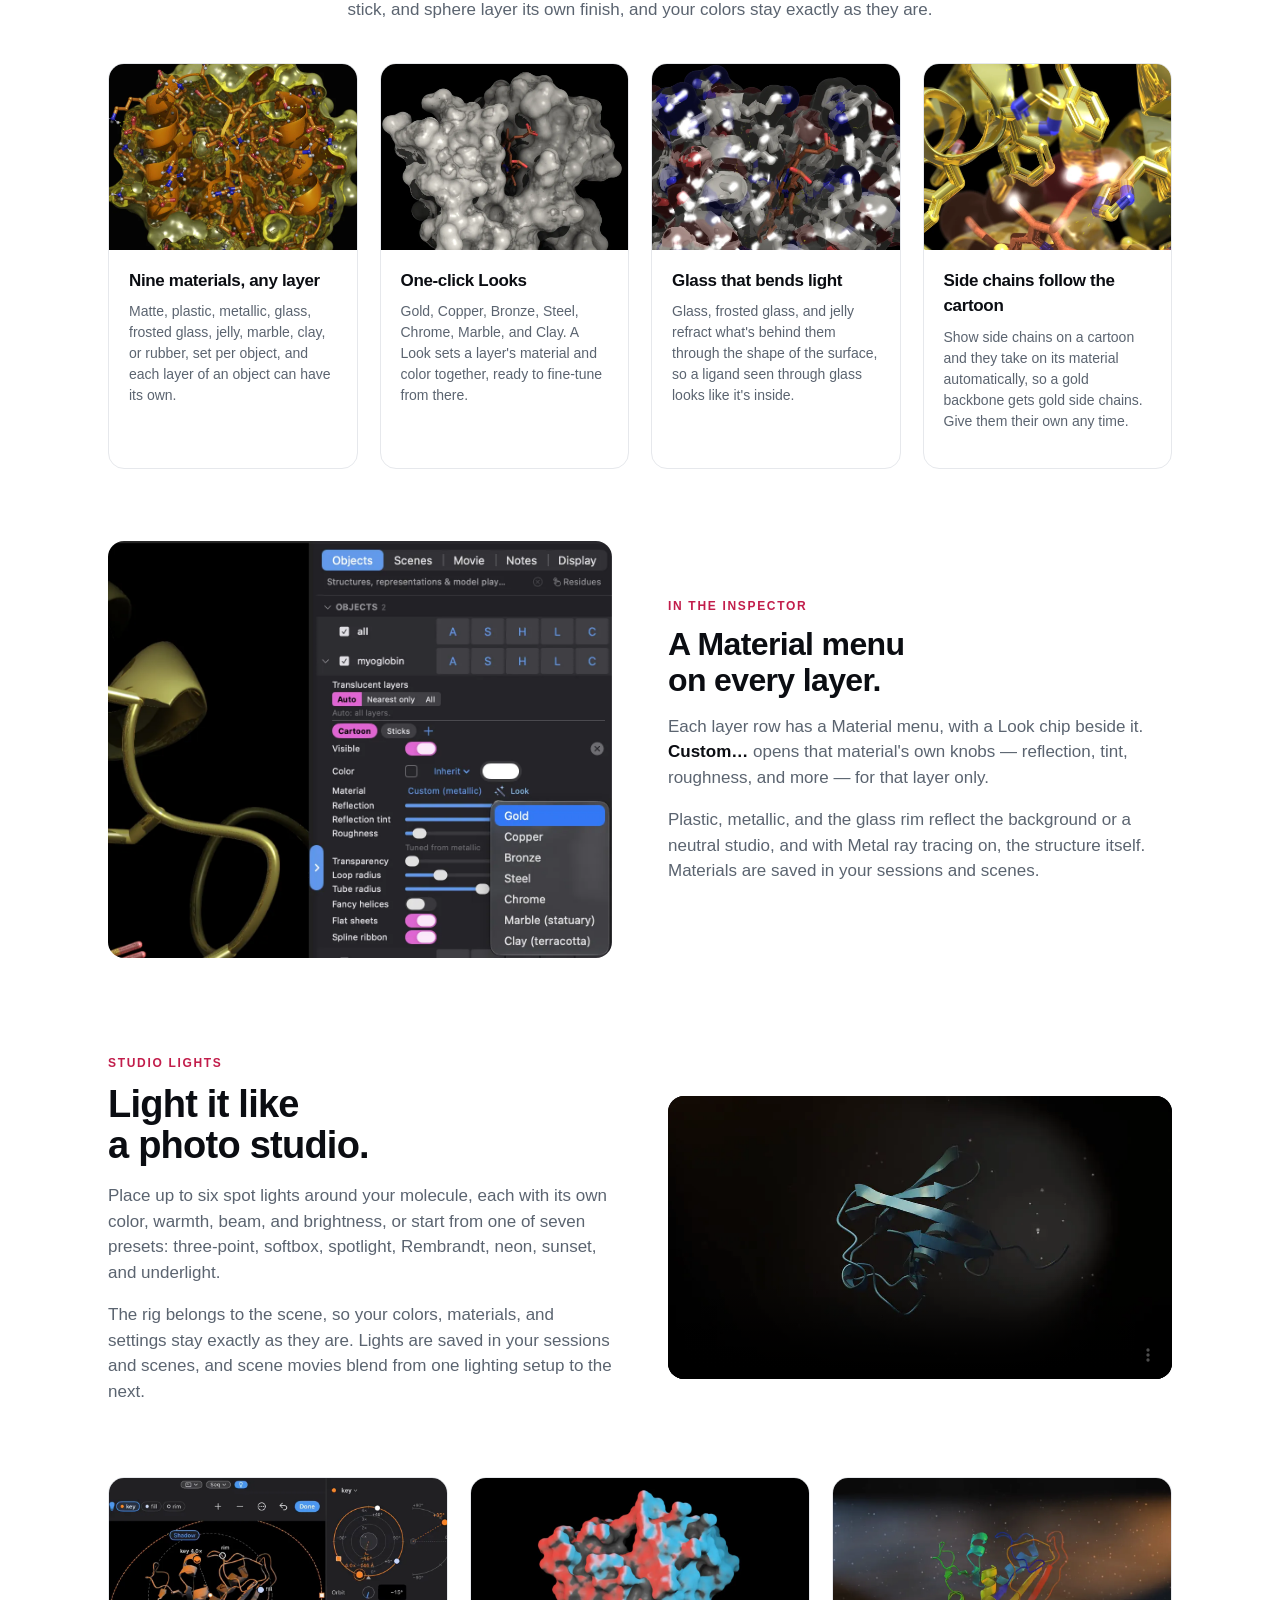
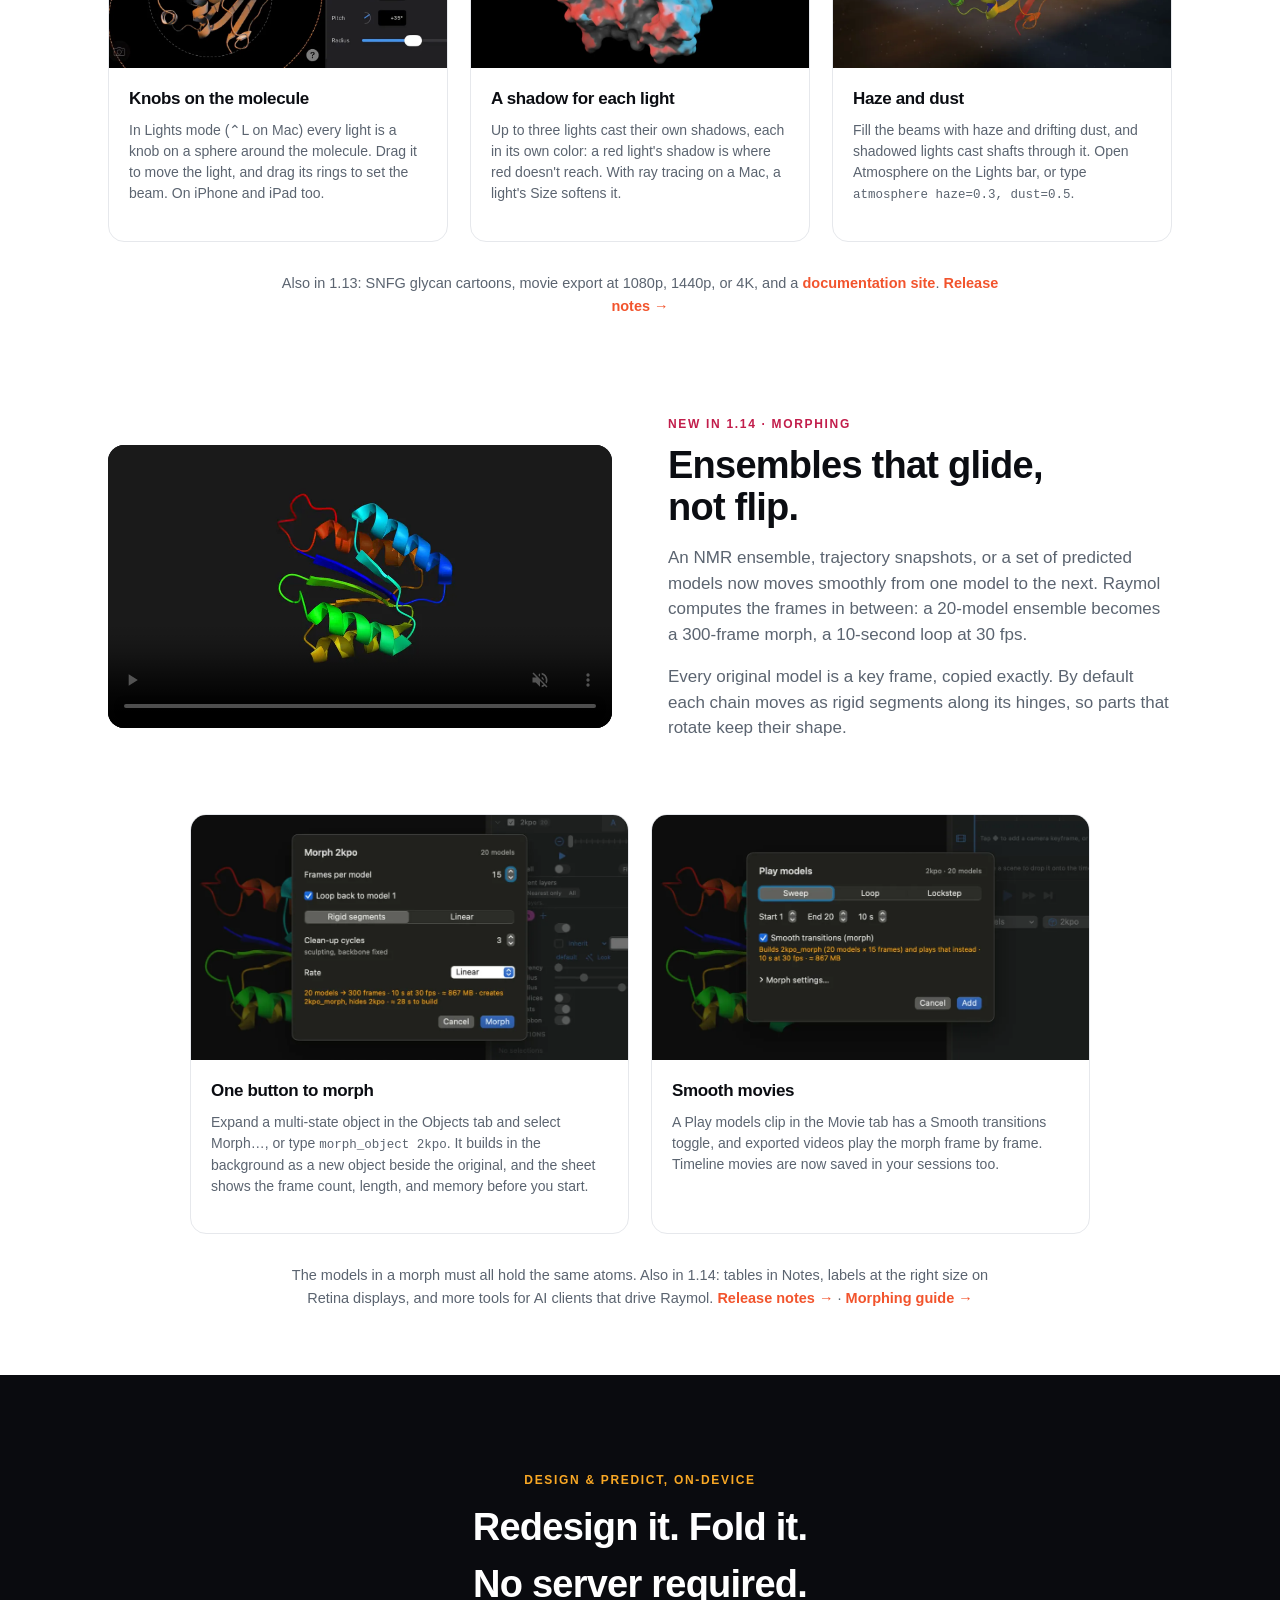
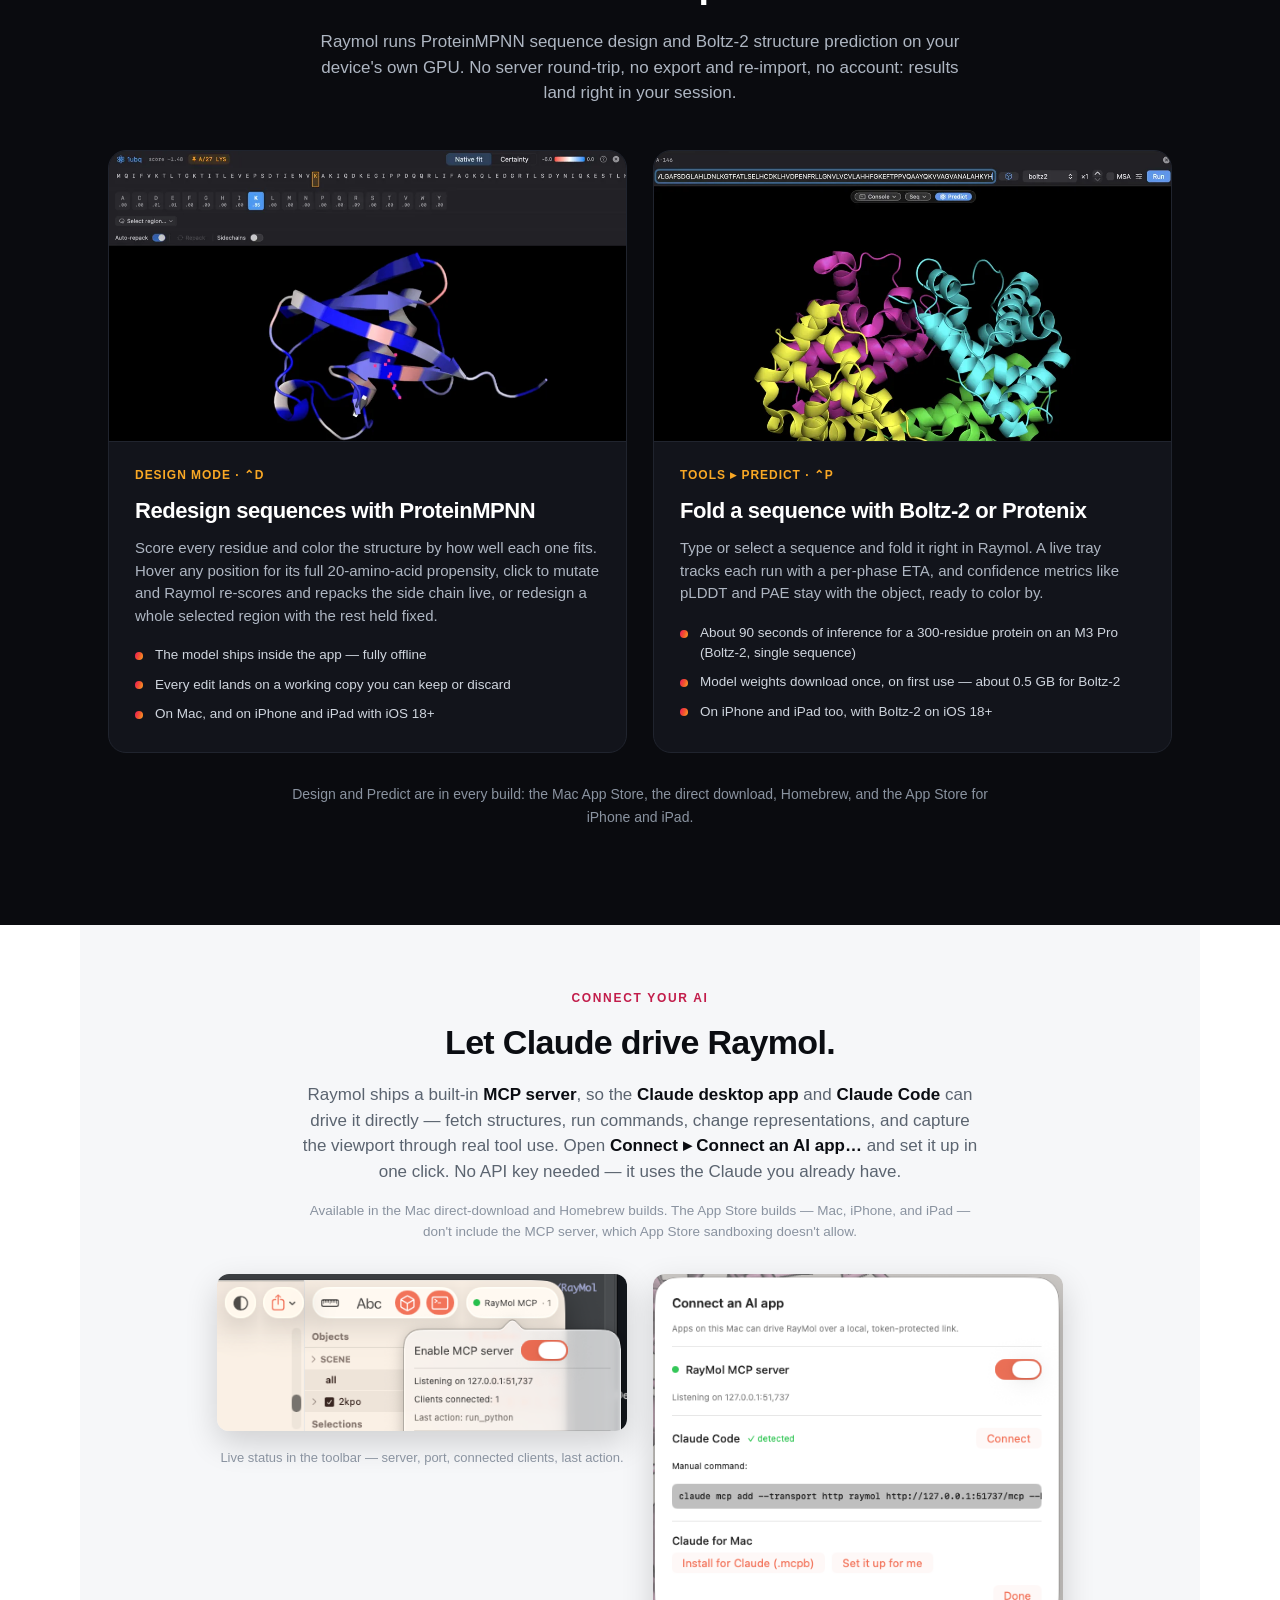
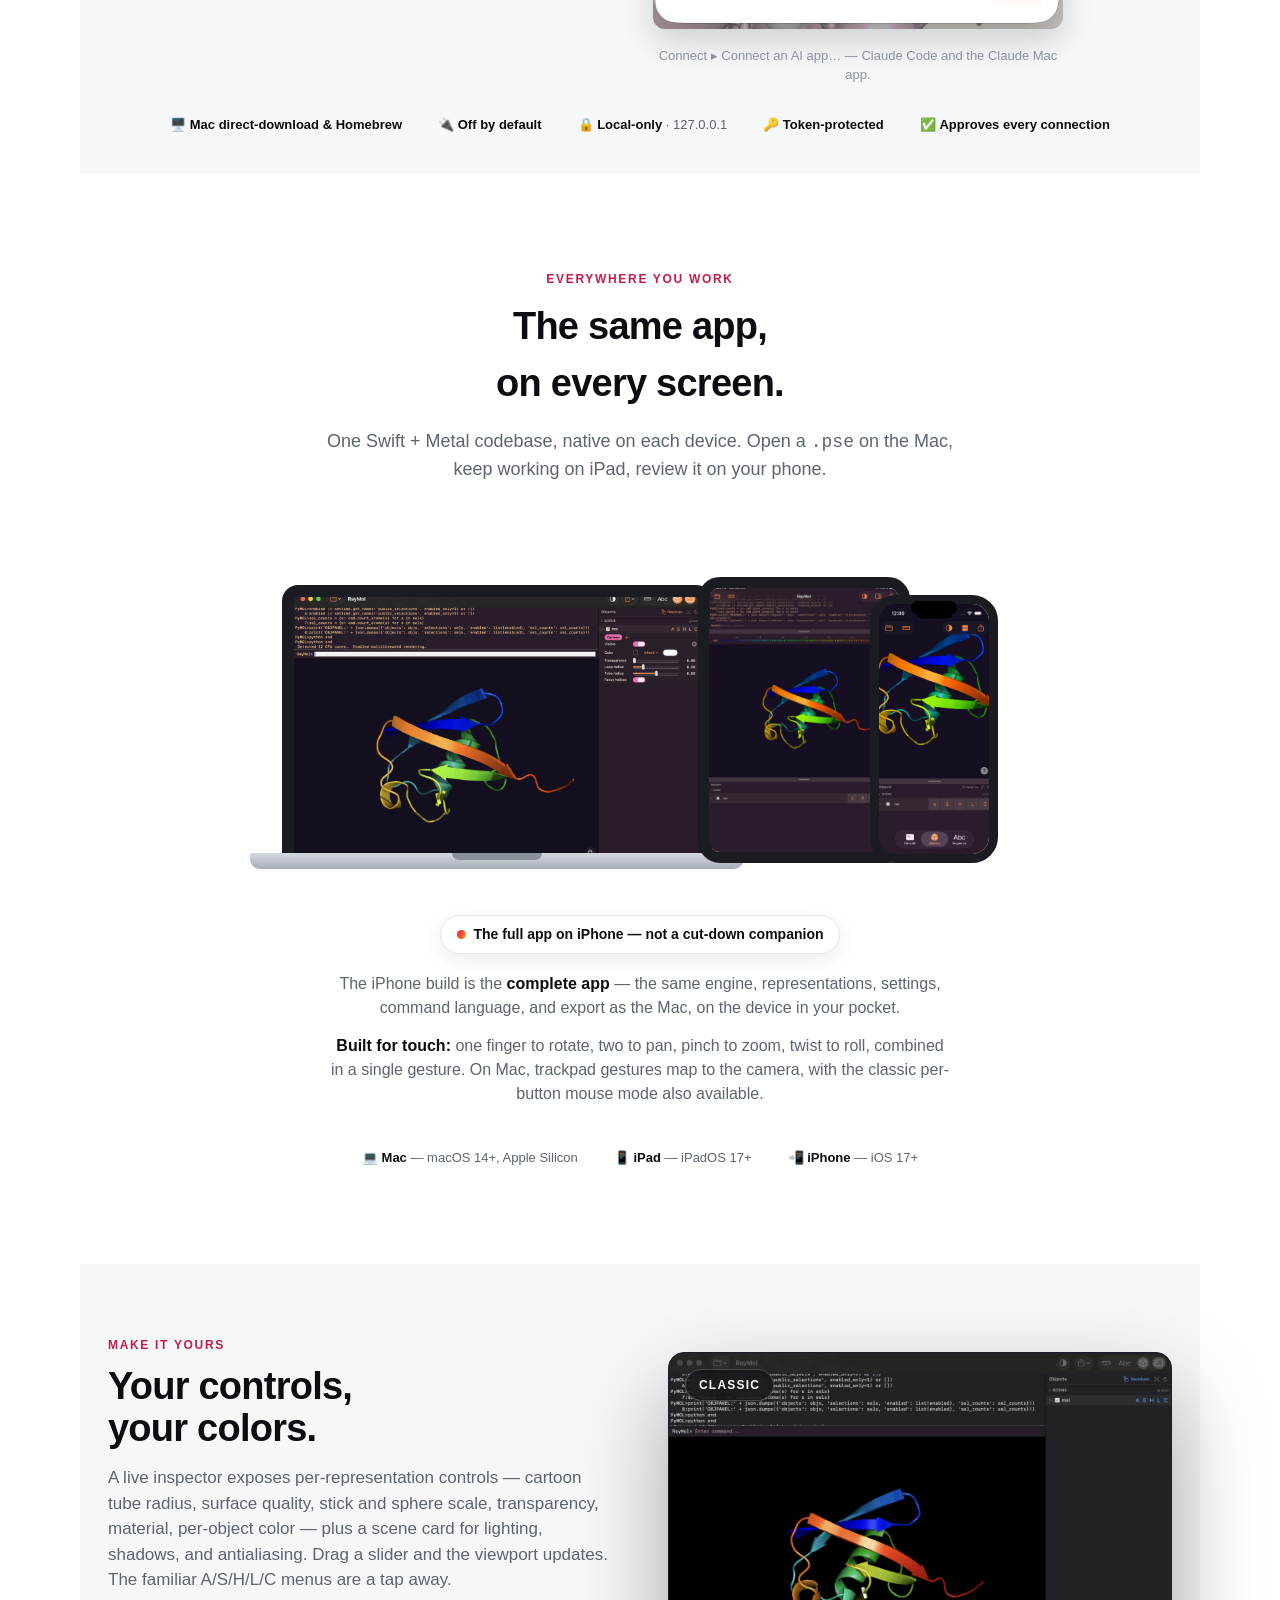
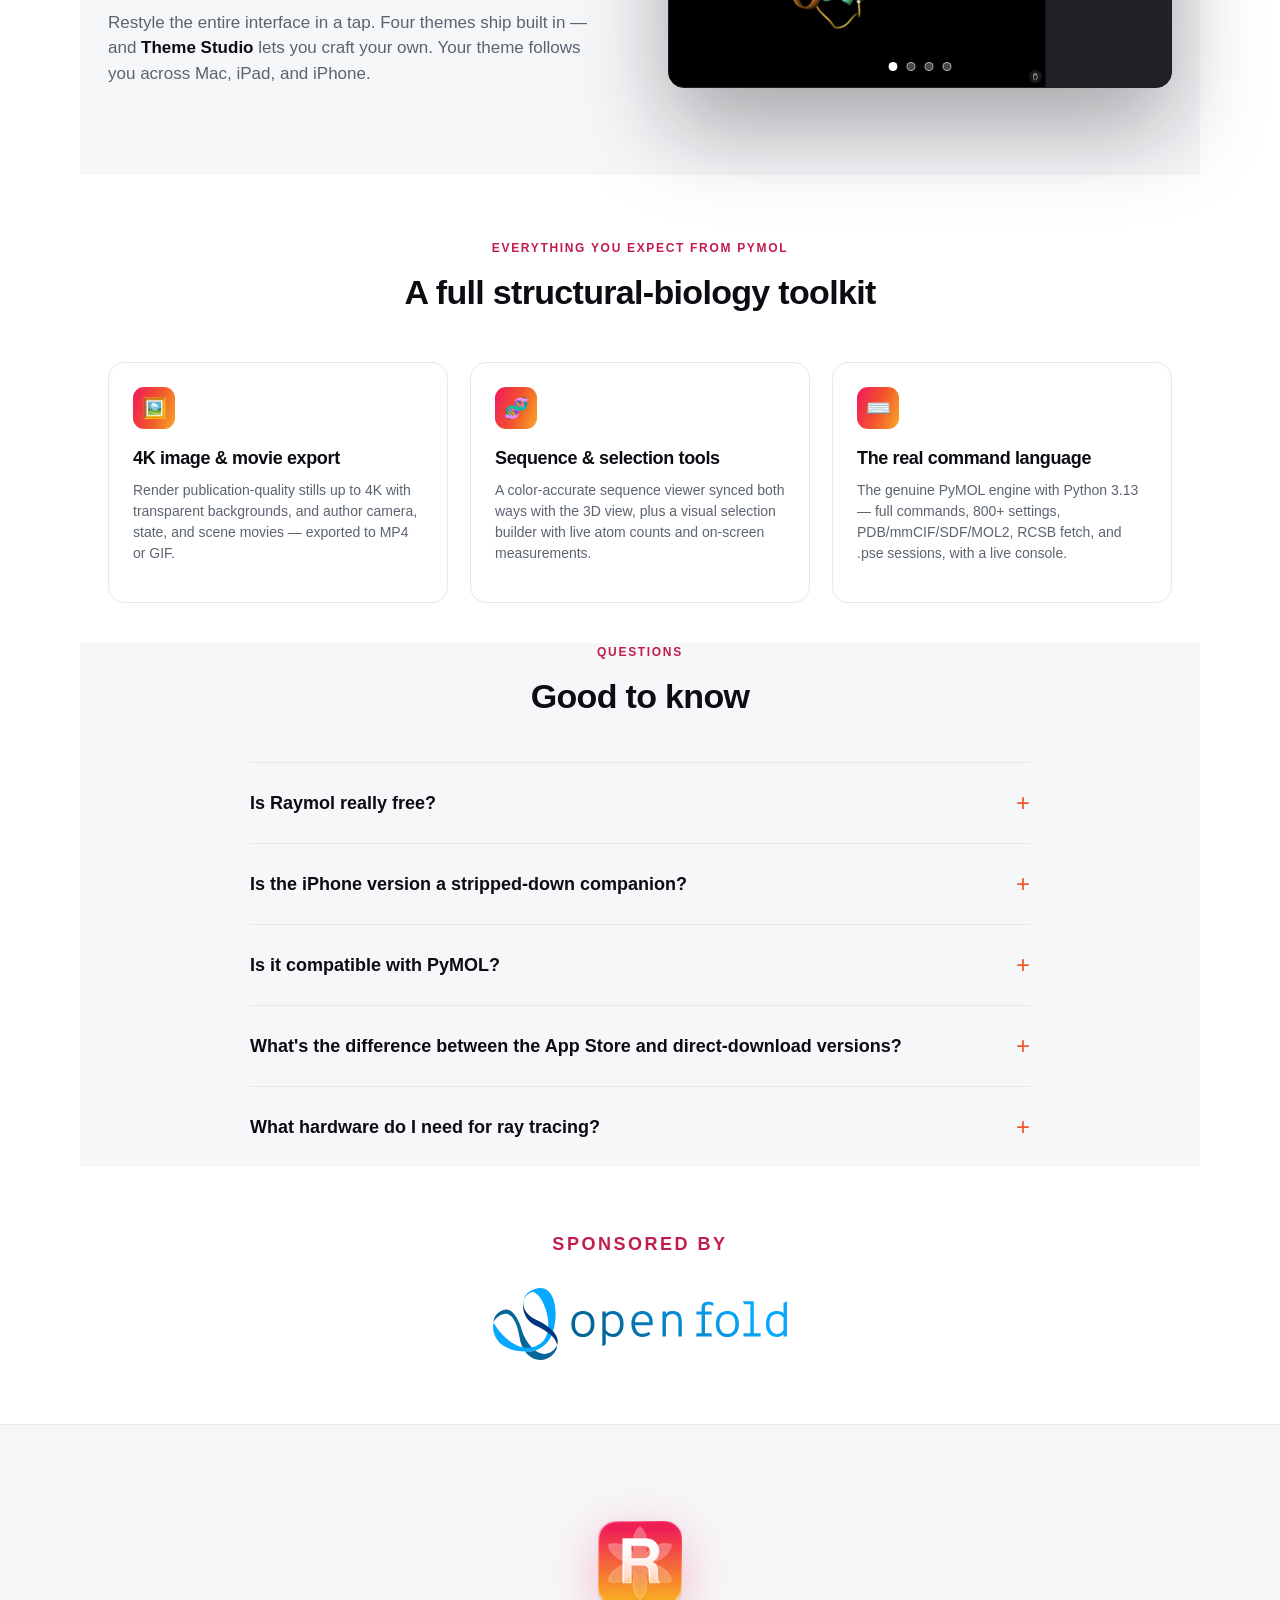
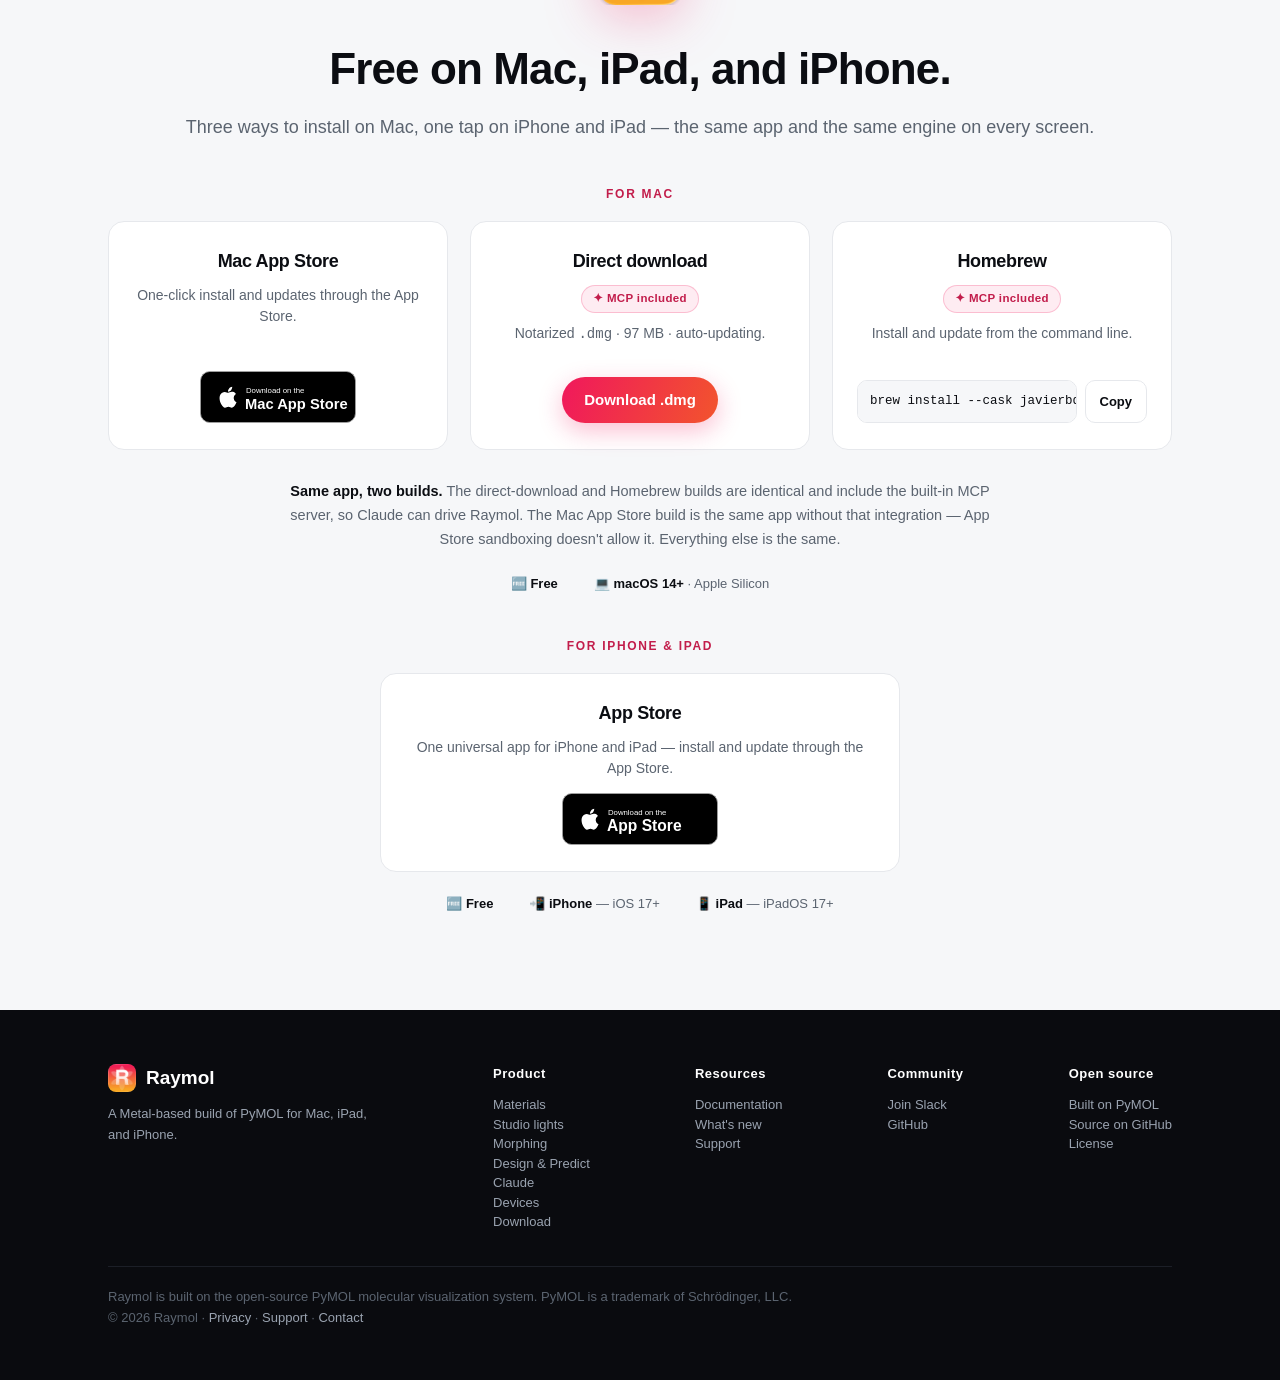
==== commit 7bf97aa4: "Update raymol.io for RayMol 1.14.0: Studio lights and Morphing The site still described 1.12.0; 1.13" ====
--- a/index.html
+++ b/index.html
@@ -54,7 +54,7 @@
       "name": "Raymol",
       "operatingSystem": "macOS 14+, iOS 17+, iPadOS 17+",
       "applicationCategory": "ScientificApplication",
-      "softwareVersion": "1.12.0",
+      "softwareVersion": "1.14.0",
       "description": "Raymol is a Metal-based build of the open-source PyMOL engine for Mac, iPad, and iPhone — a modern, native interface with real-time rendering.",
       "offers": {
         "@type": "Offer",
@@ -74,7 +74,7 @@
 <link rel="icon" type="image/png" href="assets/raymol-app-icon.png?v=2">
 <link rel="apple-touch-icon" href="assets/apple-touch-icon.png">
 
-<link rel="stylesheet" href="styles.css?v=1.12.0">
+<link rel="stylesheet" href="styles.css?v=1.14.0">
 <style>
 /* critical: keep these correct even if styles.css is cached stale */
 html,body{overflow-x:hidden;overflow-x:clip;max-width:100%}
@@ -137,12 +137,12 @@
 
 <!-- HERO -->
 <div class="hero wrap">
-  <div style="margin-bottom:20px"><a class="soon-pill launch-pill" href="#materials">New in 1.12 · Materials →</a></div>
+  <div style="margin-bottom:20px"><a class="soon-pill launch-pill" href="#morph">New in 1.14 · Morphing →</a></div>
   <div class="kicker">Built on the open-source PyMOL engine</div>
   <h1>Molecular visualization,<br>built for Apple Silicon.</h1>
-  <p class="lead">Raymol is the open-source PyMOL engine rebuilt for Mac, iPad, and iPhone: real-time ray tracing and materials, on-device protein design and structure prediction, and Claude at the controls.</p>
+  <p class="lead">Raymol is the open-source PyMOL engine rebuilt for Mac, iPad, and iPhone: real-time ray tracing, materials, and studio lights, on-device protein design and structure prediction, and Claude at the controls.</p>
   <div class="cta-dl">
-    <a class="btn btn-primary" style="padding:15px 32px;font-size:17px;text-decoration:none" href="https://github.com/javierbq/RayMol/releases/latest/download/RayMol.dmg" download aria-label="Get Raymol for Mac — download the .dmg (84 MB)">Get Raymol</a>
+    <a class="btn btn-primary" style="padding:15px 32px;font-size:17px;text-decoration:none" href="https://github.com/javierbq/RayMol/releases/latest/download/RayMol.dmg" download aria-label="Get Raymol for Mac — download the .dmg (97 MB)">Get Raymol</a>
     <a class="store-badge" href="https://apps.apple.com/us/app/raymol/id6781513038" aria-label="Download Raymol for iPhone and iPad on the App Store">
       <img src="assets/badges/app-store.svg" alt="Download on the App Store" width="180" height="60">
     </a>
@@ -190,7 +190,7 @@
       <span id="features"></span>
       <div class="kicker" style="color:var(--gold)">Real-time rendering</div>
       <h2 style="font-size:38px;font-weight:800;color:#fff;margin-top:10px">Shadows and depth,<br>in real time.</h2>
-      <p style="color:#aeb6c2;font-size:17px;max-width:680px;margin:16px auto 0">A Metal rendering engine replaces OpenGL, adding real-time shadow mapping, ambient occlusion, and order-independent transparency at interactive frame rates — and, new in 1.12, materials from polished gold to glass that bends light. On supported Apple Silicon, hardware ray tracing is available for higher-quality lighting, and reflective materials then reflect the structure itself.</p>
+      <p style="color:#aeb6c2;font-size:17px;max-width:680px;margin:16px auto 0">A Metal rendering engine replaces OpenGL, adding real-time shadow mapping, ambient occlusion, and order-independent transparency at interactive frame rates — plus materials from polished gold to glass that bends light. On supported Apple Silicon, hardware ray tracing is available for higher-quality lighting, and reflective materials then reflect the structure itself.</p>
       <p style="color:#aeb6c2;font-size:17px;max-width:680px;margin:12px auto 0">Open the same <code style="color:#fff">.pse</code> in Raymol and PyMOL: Raymol's Metal viewport adds shadows, ambient occlusion, and antialiasing that PyMOL's default OpenGL viewport doesn't show in real time.</p>
     </div>
 
@@ -251,10 +251,10 @@
   </div>
 </section>
 
-<!-- MATERIALS — new in 1.12. Copy checked against the 1.12.0 release notes, store copy, and docs/materials.md -->
+<!-- MATERIALS — added in 1.12. Copy checked against the 1.12.0 release notes, store copy, and docs/materials.md -->
 <section id="materials" class="wrap" style="padding-top:72px;padding-bottom:40px">
   <div style="text-align:center;max-width:700px;margin:0 auto">
-    <div class="kicker">New in 1.12 · Materials</div>
+    <div class="kicker">Materials</div>
     <h2 style="font-size:38px;font-weight:800;margin-top:10px">Gold, glass, marble —<br>on any layer.</h2>
     <p style="color:var(--muted);font-size:17px;margin-top:14px">Color says what something is; a material says what it's made of. Give each cartoon, surface, stick, and sphere layer its own finish, and your colors stay exactly as they are.</p>
   </div>
@@ -288,7 +288,70 @@
     <div class="media"><img src="assets/screenshots/materials-inspector.webp" alt="The Inspector on Mac: the Cartoon layer's Material reads Custom (metallic) with Reflection, Reflection tint, and Roughness sliders, and the Look menu is open on Gold, Copper, Bronze, Steel, Chrome, Marble (statuary), and Clay (terracotta)" loading="lazy" width="1160" height="960"></div>
   </div>
 
-  <p class="dl-note">Also in 1.12: Roll spins at a constant speed in movies, fog fades to the background color instead of black, and a set of rendering fixes. <a class="other-install" href="https://github.com/javierbq/RayMol/releases/tag/v1.12.0">Release notes →</a></p>
+</section>
+
+<!-- STUDIO LIGHTS — added in 1.13. Copy checked against the 1.13.0 release notes, store copy, and in-app What's New -->
+<section id="lights" class="wrap" style="padding-top:56px;padding-bottom:40px">
+  <div class="feat reveal">
+    <div class="txt">
+      <div class="kicker">Studio lights</div>
+      <h2>Light it like<br>a photo studio.</h2>
+      <p>Place up to six spot lights around your molecule, each with its own color, warmth, beam, and brightness, or start from one of seven presets: three-point, softbox, spotlight, Rembrandt, neon, sunset, and underlight.</p>
+      <p>The rig belongs to the scene, so your colors, materials, and settings stay exactly as they are. Lights are saved in your sessions and scenes, and scene movies blend from one lighting setup to the next.</p>
+    </div>
+    <div class="media">
+      <video data-autoplay width="1000" height="562" muted loop playsinline controls preload="none" poster="assets/screenshots/lights-presets-poster.webp" aria-label="The same blue cartoon under each studio-light preset in turn: three-point, softbox, spotlight, Rembrandt, neon, sunset, and underlight, with haze and dust in the beams">
+        <source src="assets/video/lights-presets.mp4" type="video/mp4">
+      </video>
+    </div>
+  </div>
+
+  <div class="mat-grid mat-grid--wide mat-grid--3 reveal">
+    <div class="mat-card">
+      <img src="assets/screenshots/lights-mode.webp" alt="Lights mode on Mac: key, fill, and rim lights shown as knobs on a sphere around a cartoon, with the orbit view and the Orbit, Pitch, and Radius controls beside it" loading="lazy" width="1000" height="562">
+      <div class="mat-body"><h3>Knobs on the molecule</h3><p>In Lights mode (⌃L on Mac) every light is a knob on a sphere around the molecule. Drag it to move the light, and drag its rings to set the beam. On iPhone and iPad too.</p></div>
+    </div>
+    <div class="mat-card">
+      <img src="assets/screenshots/lights-shadows.webp" alt="A molecular surface lit by a red light and a blue light from opposite sides, each casting its own colored shadow" loading="lazy" width="1000" height="564">
+      <div class="mat-body"><h3>A shadow for each light</h3><p>Up to three lights cast their own shadows, each in its own color: a red light's shadow is where red doesn't reach. With ray tracing on a Mac, a light's Size softens it.</p></div>
+    </div>
+    <div class="mat-card">
+      <img src="assets/screenshots/lights-atmosphere.webp" alt="A rainbow cartoon in warm and cool beams of light, with haze and specks of dust floating through them" loading="lazy" width="1000" height="562">
+      <div class="mat-body"><h3>Haze and dust</h3><p>Fill the beams with haze and drifting dust, and shadowed lights cast shafts through it. Open Atmosphere on the Lights bar, or type <code>atmosphere haze=0.3, dust=0.5</code>.</p></div>
+    </div>
+  </div>
+
+  <p class="dl-note">Also in 1.13: SNFG glycan cartoons, movie export at 1080p, 1440p, or 4K, and a <a class="other-install" href="https://javierbq.github.io/RayMol/">documentation site</a>. <a class="other-install" href="https://github.com/javierbq/RayMol/releases/tag/v1.13.0">Release notes →</a></p>
+</section>
+
+<!-- MORPHING — new in 1.14. Copy checked against the 1.14.0 release notes, in-app What's New, and the Morphing guide -->
+<section id="morph" class="wrap" style="padding-top:56px;padding-bottom:64px">
+  <div class="feat flip reveal">
+    <div class="txt">
+      <div class="kicker">New in 1.14 · Morphing</div>
+      <h2>Ensembles that glide,<br>not flip.</h2>
+      <p>An NMR ensemble, trajectory snapshots, or a set of predicted models now moves smoothly from one model to the next. Raymol computes the frames in between: a 20-model ensemble becomes a 300-frame morph, a 10-second loop at 30 fps.</p>
+      <p>Every original model is a key frame, copied exactly. By default each chain moves as rigid segments along its hinges, so parts that rotate keep their shape.</p>
+    </div>
+    <div class="media">
+      <video data-autoplay width="1000" height="562" muted loop playsinline controls preload="none" poster="assets/screenshots/morph-ensemble-poster.webp" aria-label="A rainbow cartoon of an NMR ensemble morphing smoothly between its models, its red tail swinging from one position to the next">
+        <source src="assets/video/morph-ensemble.mp4" type="video/mp4">
+      </video>
+    </div>
+  </div>
+
+  <div class="mat-grid mat-grid--wide mat-grid--2 reveal">
+    <div class="mat-card">
+      <img src="assets/screenshots/morph-sheet.webp" alt="The Morph sheet for 2kpo, 20 models: Frames per model 15, Loop back to model 1, Rigid segments or Linear, Clean-up cycles, and an estimate reading 20 models to 300 frames, 10 s at 30 fps" loading="lazy" width="1000" height="563">
+      <div class="mat-body"><h3>One button to morph</h3><p>Expand a multi-state object in the Objects tab and select Morph…, or type <code>morph_object 2kpo</code>. It builds in the background as a new object beside the original, and the sheet shows the frame count, length, and memory before you start.</p></div>
+    </div>
+    <div class="mat-card">
+      <img src="assets/screenshots/morph-smooth-movies.webp" alt="The Play models sheet in the Movie tab with Smooth transitions (morph) checked, set to sweep models 1 to 20 over 10 seconds" loading="lazy" width="1000" height="563">
+      <div class="mat-body"><h3>Smooth movies</h3><p>A Play models clip in the Movie tab has a Smooth transitions toggle, and exported videos play the morph frame by frame. Timeline movies are now saved in your sessions too.</p></div>
+    </div>
+  </div>
+
+  <p class="dl-note">The models in a morph must all hold the same atoms. Also in 1.14: tables in Notes, labels at the right size on Retina displays, and more tools for AI clients that drive Raymol. <a class="other-install" href="https://github.com/javierbq/RayMol/releases/tag/v1.14.0">Release notes →</a> · <a class="other-install" href="https://javierbq.github.io/RayMol/guides/morph/">Morphing guide →</a></p>
 </section>
 
 <!-- DESIGN & PREDICT — on-device ProteinMPNN (Design mode, 1.9) and Boltz-2 / Protenix (Predict, 1.10). -->
@@ -500,7 +563,7 @@
     <div class="dl-card">
       <h3>Direct download</h3>
       <span class="mcp-badge" title="Includes the built-in MCP server, so Claude can drive Raymol">✦ MCP included</span>
-      <p>Notarized <code>.dmg</code> · 84 MB · auto-updating.</p>
+      <p>Notarized <code>.dmg</code> · 97 MB · auto-updating.</p>
       <a class="btn btn-primary" style="text-decoration:none" href="https://github.com/javierbq/RayMol/releases/latest/download/RayMol.dmg">Download .dmg</a>
     </div>
     <div class="dl-card">
@@ -546,9 +609,9 @@
       <div class="brand" style="color:#fff"><img class="ico" style="width:28px;height:28px" src="assets/raymol-app-icon.png?v=2" alt="Raymol"> Raymol</div>
       <p style="margin-top:12px;line-height:1.6">A Metal-based build of PyMOL for Mac, iPad, and iPhone.</p>
     </div>
-    <div><h4>Product</h4><a href="#materials">Materials</a><br><a href="#design-predict">Design &amp; Predict</a><br><a href="#ai-connect">Claude</a><br><a href="#devices">Devices</a><br><a href="#download">Download</a></div>
+    <div><h4>Product</h4><a href="#materials">Materials</a><br><a href="#lights">Studio lights</a><br><a href="#morph">Morphing</a><br><a href="#design-predict">Design &amp; Predict</a><br><a href="#ai-connect">Claude</a><br><a href="#devices">Devices</a><br><a href="#download">Download</a></div>
     <!-- launch: point these at real destinations when they exist (docs, support, repo, license) -->
-    <div><h4>Resources</h4><a href="https://javierbq.github.io/RayMol/">Documentation</a><br><a href="https://github.com/javierbq/RayMol/releases/tag/v1.12.0">What's new</a><br><a href="/support">Support</a></div>
+    <div><h4>Resources</h4><a href="https://javierbq.github.io/RayMol/">Documentation</a><br><a href="https://github.com/javierbq/RayMol/releases/tag/v1.14.0">What's new</a><br><a href="/support">Support</a></div>
     <div><h4>Community</h4><a href="/community">Join Slack</a><br><a href="https://github.com/javierbq/raymol">GitHub</a></div>
     <div><h4>Open source</h4><a href="https://github.com/schrodinger/pymol-open-source">Built on PyMOL</a><br><a href="https://github.com/javierbq/raymol">Source on GitHub</a><br>License</div>
   </div>
@@ -558,6 +621,6 @@
   </div>
 </div></footer>
 
-<script src="main.js?v=1.12.0" defer></script>
+<script src="main.js?v=1.14.0" defer></script>
 </body>
 </html>
--- a/styles.css
+++ b/styles.css
@@ -229,7 +229,15 @@
   .mat-body p{font-size:14px;color:var(--muted);margin-top:8px}
   .mat-controls{margin-top:72px}
   .mat-controls h3{font-size:32px;font-weight:800;margin-top:12px;line-height:1.1}
+  /* STUDIO LIGHTS (1.13) + MORPHING (1.14) reuse the material cards, with 16:9 media */
+  .mat-grid--wide{margin-top:56px}
+  .mat-grid--wide .mat-card img{aspect-ratio:16/9}
+  .mat-body code{font-size:12.5px}
+  .media video{display:block;width:100%;height:auto}
   @media(max-width:1000px){.mat-grid{grid-template-columns:repeat(2,1fr)}}
+  .mat-grid--3{grid-template-columns:repeat(3,1fr)}
+  .mat-grid--2{grid-template-columns:repeat(2,1fr);max-width:900px;margin-left:auto;margin-right:auto}
+  @media(max-width:820px){.mat-grid--3,.mat-grid--2{grid-template-columns:1fr;max-width:520px;margin-left:auto;margin-right:auto}}
   @media(max-width:560px){.mat-grid{grid-template-columns:1fr}.mat-controls{margin-top:48px}}
 
   /* DESIGN & PREDICT — a dark band like .compare, holding two tool cards */
